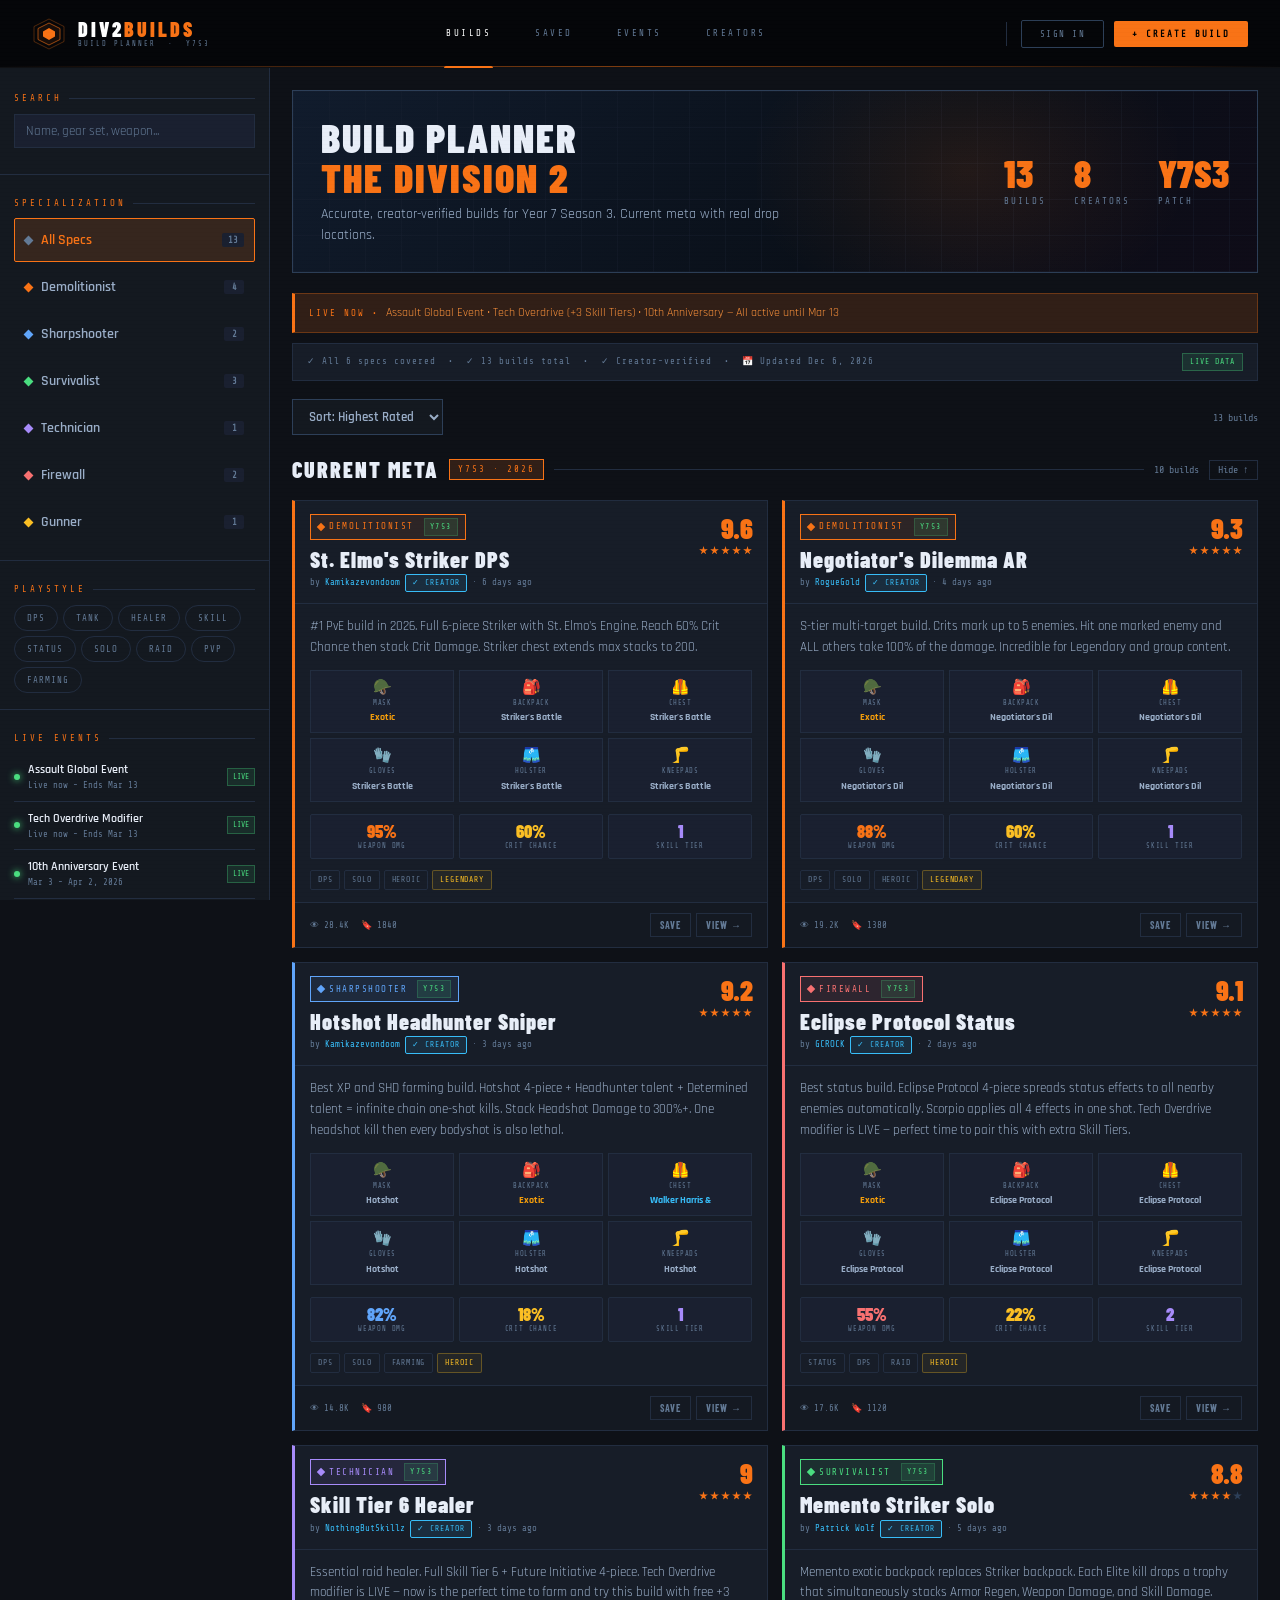
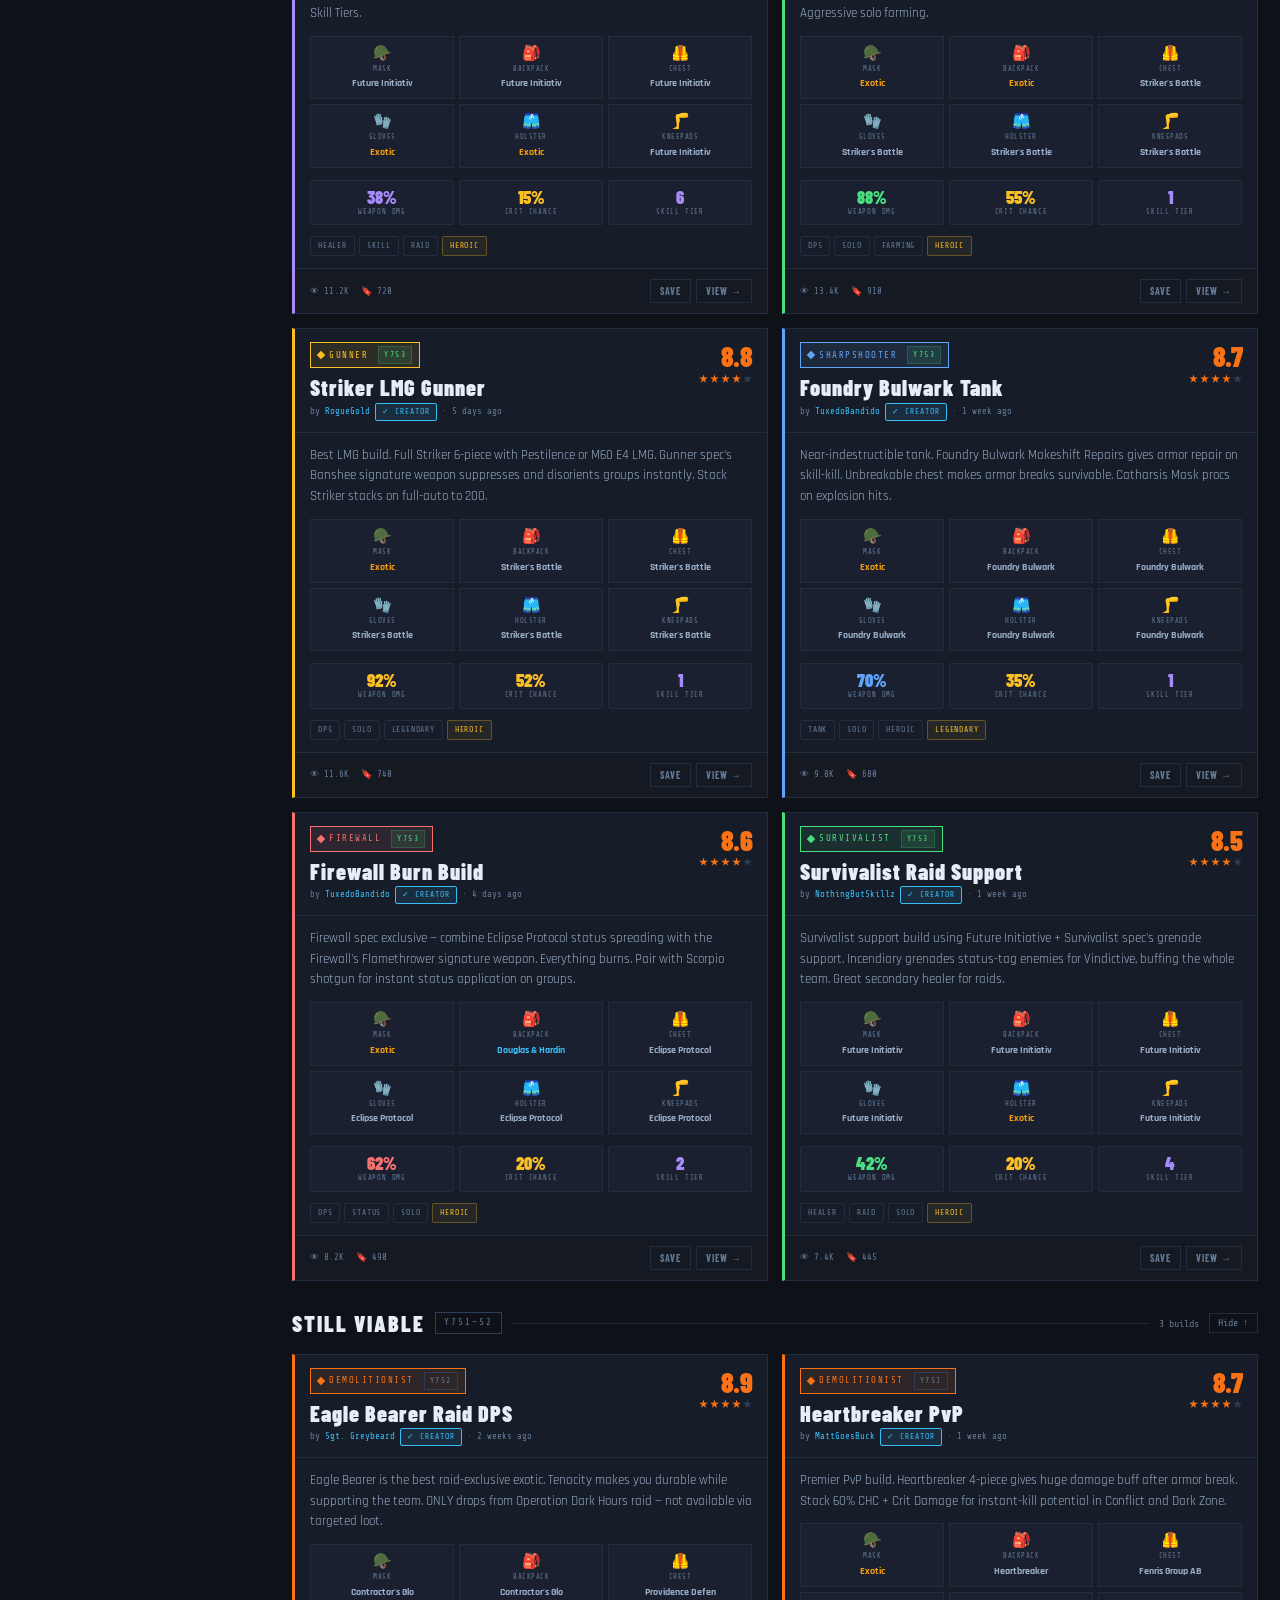
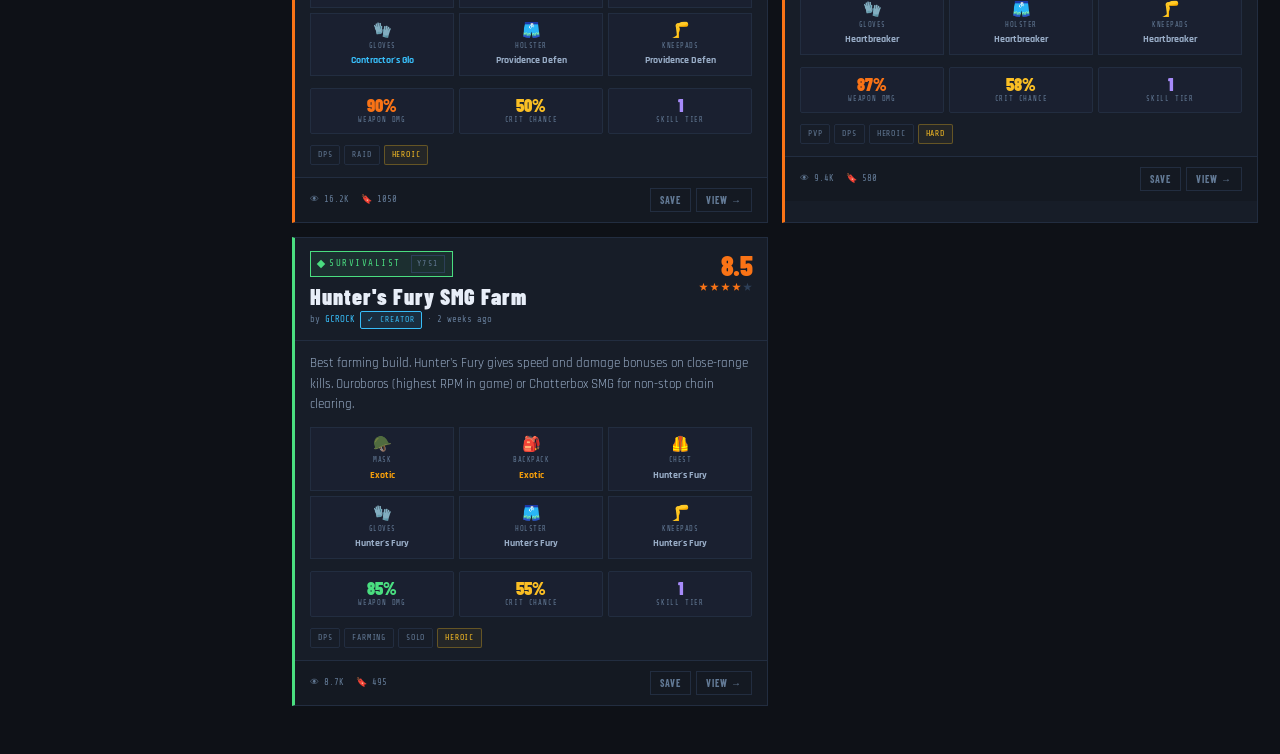
==== division2-builds.html @ 22b024c7 "Add files via upload" ====
<!DOCTYPE html>
<html lang="en">
<head>
<meta charset="UTF-8">
<meta name="viewport" content="width=device-width, initial-scale=1.0, viewport-fit=cover">
<meta name="apple-mobile-web-app-capable" content="yes">
<meta name="apple-mobile-web-app-status-bar-style" content="black-translucent">
<meta name="theme-color" content="#0e1117">
<link rel="manifest" href="manifest.json">
<link rel="apple-touch-icon" href="icon-192.png">
<title>DIV2BUILDS — The Division 2 Build Planner</title>
<link href="https://fonts.googleapis.com/css2?family=Barlow+Condensed:wght@300;400;600;700;900&family=Rajdhani:wght@300;400;600;700&family=Share+Tech+Mono&display=swap" rel="stylesheet">
<style>
:root{--bg:#0e1117;--bg2:#141920;--bg3:#1a2030;--panel:#171d28;--border:#222d40;--border2:#2d3f58;--orange:#f97316;--orange2:#fb923c;--odim:rgba(249,115,22,.15);--blue:#38bdf8;--bdim:rgba(56,189,248,.1);--green:#4ade80;--gdim:rgba(74,222,128,.1);--yellow:#fbbf24;--red:#f87171;--gold:#f59e0b;--purple:#a78bfa;--text:#e8eef8;--text2:#9aaec8;--text3:#637a96;}
*{margin:0;padding:0;box-sizing:border-box}
body{background:var(--bg);color:var(--text);font-family:'Rajdhani',sans-serif;font-size:15px;line-height:1.5;overflow-x:hidden;-webkit-overflow-scrolling:touch}
body::before{content:'';position:fixed;inset:0;background:repeating-linear-gradient(0deg,transparent,transparent 3px,rgba(0,0,0,.012) 3px,rgba(0,0,0,.012) 4px);pointer-events:none;z-index:999}
nav{display:flex;align-items:center;justify-content:space-between;padding:0 32px;height:68px;background:rgba(6,7,10,.97);border-bottom:1px solid rgba(255,255,255,.04);position:sticky;top:0;z-index:200;backdrop-filter:blur(24px);-webkit-backdrop-filter:blur(24px);gap:32px}
nav::after{content:'';position:absolute;bottom:0;left:0;right:0;height:1px;background:linear-gradient(90deg,transparent 0%,rgba(249,115,22,.25) 20%,rgba(249,115,22,.5) 50%,rgba(249,115,22,.25) 80%,transparent 100%);pointer-events:none}

.logo{display:flex;align-items:center;gap:12px;cursor:pointer;flex-shrink:0;user-select:none}
.logo-mark{width:34px;height:34px;position:relative;flex-shrink:0}
.logo-mark svg{width:34px;height:34px}
.logo-wordmark{display:flex;flex-direction:column;gap:2px}
.logo-text{font-family:'Barlow Condensed',sans-serif;font-weight:900;font-size:20px;letter-spacing:3px;color:#fff;text-transform:uppercase;line-height:1;display:flex;align-items:center}
.logo-text span{color:var(--orange)}
.logo-sub{font-family:'Share Tech Mono',monospace;font-size:7px;color:var(--text3);letter-spacing:2px;text-transform:uppercase;line-height:1}

.nav-links{display:flex;gap:0;list-style:none;flex:1;justify-content:center}
.nav-links li{position:relative}
.nav-links a{display:flex;align-items:center;height:68px;padding:0 22px;color:var(--text3);text-decoration:none;font-family:'Share Tech Mono',monospace;font-size:9px;letter-spacing:2.5px;text-transform:uppercase;transition:color .2s;cursor:pointer;position:relative;white-space:nowrap}
.nav-links a::before{content:'';position:absolute;bottom:0;left:20px;right:20px;height:2px;background:var(--orange);transform:scaleX(0);transform-origin:center;transition:transform .25s cubic-bezier(.4,0,.2,1);border-radius:2px 2px 0 0}
.nav-links a:hover{color:var(--text2)}
.nav-links a.active{color:#fff}
.nav-links a.active::before{transform:scaleX(1)}

.nav-actions{display:flex;gap:10px;align-items:center;flex-shrink:0}
.nav-sep{width:1px;height:24px;background:var(--border);margin:0 4px}
.btn{font-family:'Share Tech Mono',monospace;letter-spacing:1.5px;text-transform:uppercase;padding:8px 18px;cursor:pointer;border:none;font-size:9px;transition:all .2s;border-radius:2px;-webkit-tap-highlight-color:transparent;touch-action:manipulation}
.btn-ghost{background:transparent;color:var(--text3);border:1px solid var(--border2)}
.btn-ghost:hover{color:var(--text);border-color:rgba(255,255,255,.2)}
.btn-primary{background:var(--orange);color:#000;font-weight:700;letter-spacing:2px}
.btn-primary:hover{background:var(--orange2);transform:translateY(-1px);box-shadow:0 4px 20px rgba(249,115,22,.3)}
.btn-save{background:transparent;color:var(--yellow);border:1px solid var(--yellow)}
.layout{display:grid;grid-template-columns:270px 1fr;min-height:calc(100vh - 68px)}
aside{background:var(--bg2);border-right:1px solid var(--border);padding:16px 0;position:sticky;top:68px;height:calc(100vh - 68px);overflow-y:auto}
aside::-webkit-scrollbar{width:2px}
aside::-webkit-scrollbar-thumb{background:var(--border2);border-radius:1px}
aside::-webkit-scrollbar-track{background:transparent}
.sb{padding:0 14px 16px;border-bottom:1px solid var(--border);margin-bottom:14px}
.sb:last-child{border-bottom:none;margin-bottom:0}
.sb-lbl{font-family:'Share Tech Mono',monospace;font-size:9px;color:var(--orange);letter-spacing:3px;text-transform:uppercase;padding:8px 0;display:flex;align-items:center;gap:7px}
.sb-lbl::after{content:'';flex:1;height:1px;background:var(--border)}
.sw{position:relative;margin-bottom:10px}
.sw input{width:100%;background:var(--bg3);border:1px solid var(--border);color:var(--text);padding:8px 30px 8px 11px;font-family:'Rajdhani',sans-serif;font-size:13px;outline:none;transition:border-color .15s}
.sw input:focus{border-color:var(--orange)}
.sw input::placeholder{color:var(--text3)}
.spec-list{display:flex;flex-direction:column;gap:3px}
.spec-btn{display:flex;align-items:center;gap:9px;padding:12px 10px;cursor:pointer;border:1px solid transparent;transition:all .2s;background:transparent;width:100%;text-align:left;color:var(--text2);font-family:'Rajdhani',sans-serif;font-weight:600;font-size:14px;border-radius:2px}
.spec-btn:hover{background:var(--odim);border-color:var(--border2);color:var(--text)}
.spec-btn.active{background:var(--odim);border-color:var(--orange);color:var(--orange)}
.sdot{width:7px;height:7px;transform:rotate(45deg);flex-shrink:0}
.scnt{margin-left:auto;font-family:'Share Tech Mono',monospace;font-size:9px;color:var(--text3);background:var(--bg3);padding:2px 6px;border-radius:2px;min-width:20px;text-align:center}
.tags{display:flex;flex-wrap:wrap;gap:5px}
.tag{font-family:'Share Tech Mono',monospace;font-size:9px;letter-spacing:1px;padding:7px 12px;border:1px solid var(--border);color:var(--text3);cursor:pointer;transition:all .15s;background:transparent;text-transform:uppercase;border-radius:20px;-webkit-tap-highlight-color:transparent}
.tag:hover{border-color:var(--text3);color:var(--text2)}
.tag.active{border-color:var(--orange);color:var(--orange);background:var(--odim)}
.ev{display:flex;align-items:center;gap:8px;padding:8px 0;border-bottom:1px solid var(--border)}
.ev:last-child{border-bottom:none}
.evdot{width:6px;height:6px;border-radius:50%;flex-shrink:0}
.evdot.live{background:var(--green);box-shadow:0 0 7px var(--green);animation:blink 2s infinite}
.evdot.soon{background:var(--yellow)}
@keyframes blink{0%,100%{opacity:1}50%{opacity:.3}}
.evname{font-weight:600;font-size:12px;color:var(--text);overflow:hidden;text-overflow:ellipsis;white-space:nowrap;flex:1}
.evtime{font-family:'Share Tech Mono',monospace;font-size:9px;color:var(--text3)}
.evbadge{font-family:'Share Tech Mono',monospace;font-size:8px;padding:2px 5px;text-transform:uppercase;flex-shrink:0;border:1px solid}
.evbadge.live{color:var(--green);border-color:rgba(74,222,128,.3);background:var(--gdim)}
.evbadge.soon{color:var(--yellow);border-color:rgba(251,191,36,.3);background:rgba(251,191,36,.07)}
main{padding:22px;background:var(--bg)}
.hero{background:linear-gradient(135deg,#111c2d 0%,#0a1019 60%,#0f0c18 100%);border:1px solid var(--border2);padding:26px 28px;margin-bottom:20px;position:relative;overflow:hidden;display:flex;align-items:center;justify-content:space-between}
.hgrid{position:absolute;inset:0;background-image:linear-gradient(rgba(26,34,50,.35) 1px,transparent 1px),linear-gradient(90deg,rgba(26,34,50,.35) 1px,transparent 1px);background-size:36px 36px;pointer-events:none}
.hglow{position:absolute;top:-60px;right:80px;width:420px;height:280px;background:radial-gradient(ellipse,rgba(249,115,22,.1) 0%,rgba(249,115,22,.03) 50%,transparent 75%);pointer-events:none}
.hero-text h1{font-family:'Barlow Condensed',sans-serif;font-size:40px;font-weight:900;line-height:1;letter-spacing:2px;text-transform:uppercase;position:relative}
.hero-text h1 span{color:var(--orange)}
.hero-text p{color:var(--text2);font-size:14px;margin-top:7px;max-width:480px;position:relative}
.hstats{display:flex;gap:28px;position:relative}
.hs-num{font-family:'Barlow Condensed',sans-serif;font-size:38px;font-weight:900;color:var(--orange);line-height:1}
.hs-lbl{font-family:'Share Tech Mono',monospace;font-size:9px;color:var(--text3);letter-spacing:2px;text-transform:uppercase;margin-top:3px}
.toolbar{display:flex;align-items:center;gap:10px;margin-bottom:18px;flex-wrap:wrap}
.sort-sel{background:var(--bg2);border:1px solid var(--border2);color:var(--text2);padding:8px 12px;font-family:'Rajdhani',sans-serif;font-weight:600;font-size:13px;outline:none;cursor:pointer;transition:border-color .2s}
.sort-sel:focus{border-color:var(--orange)}
.rcount{font-family:'Share Tech Mono',monospace;font-size:10px;color:var(--text3);margin-left:auto}
.sg{margin-bottom:26px}
.sg-head{display:flex;align-items:center;gap:10px;margin-bottom:14px;user-select:none}
.sg-title{font-family:'Barlow Condensed',sans-serif;font-size:22px;font-weight:900;letter-spacing:2px;text-transform:uppercase}
.sg-badge{font-family:'Share Tech Mono',monospace;font-size:9px;letter-spacing:2px;padding:3px 8px;text-transform:uppercase;border:1px solid}
.sg-badge.cur{color:var(--orange);border-color:var(--orange);background:var(--odim)}
.sg-badge.old{color:var(--text3);border-color:var(--border2)}
.sg-line{flex:1;height:1px;background:var(--border)}
.sg-cnt{font-family:'Share Tech Mono',monospace;font-size:10px;color:var(--text3)}
.sg-tog{font-family:'Share Tech Mono',monospace;font-size:10px;color:var(--text3);border:1px solid var(--border);padding:3px 8px;background:transparent;cursor:pointer;transition:all .15s}
.sg-grid{display:grid;grid-template-columns:repeat(auto-fill,minmax(340px,1fr));gap:14px}
.sg-grid.collapsed{display:none}
.bc{background:var(--panel);border:1px solid var(--border);cursor:pointer;transition:all .2s;position:relative;overflow:hidden;animation:fadeUp .4s ease both}
@keyframes fadeUp{from{opacity:0;transform:translateY(14px)}to{opacity:1;transform:translateY(0)}}
.bc::before{content:'';position:absolute;top:0;left:0;right:0;height:2px;background:transparent;transition:background .2s}
.bc:hover{border-color:rgba(255,255,255,.12);transform:translateY(-3px);box-shadow:0 12px 40px rgba(0,0,0,.55)}
.bc:active{transform:scale(.98);box-shadow:none;transition:transform .1s}
.bc:hover::before{background:var(--orange)}
.bc-head{padding:13px 15px 11px;border-bottom:1px solid var(--border);display:flex;align-items:flex-start;justify-content:space-between;gap:10px}
.bc-spec{display:flex;align-items:center;gap:5px;font-family:'Share Tech Mono',monospace;font-size:9px;letter-spacing:1.5px;text-transform:uppercase;padding:3px 7px;border:1px solid;margin-bottom:7px;width:fit-content}
.bc-title{font-family:'Barlow Condensed',sans-serif;font-size:22px;font-weight:900;letter-spacing:1px;color:var(--text);line-height:1.1}
.bc-author{font-family:'Share Tech Mono',monospace;font-size:9px;color:var(--text3);margin-top:3px}
.bc-author span{color:var(--blue)}
.creator-badge{display:inline-flex;align-items:center;gap:4px;font-family:'Share Tech Mono',monospace;font-size:8px;letter-spacing:1px;padding:2px 6px;border:1px solid var(--blue);color:var(--blue);background:var(--bdim);text-transform:uppercase;margin-left:5px;border-radius:2px}
.bc-rating{display:flex;flex-direction:column;align-items:flex-end;gap:4px;flex-shrink:0}
.rnum{font-family:'Barlow Condensed',sans-serif;font-size:28px;font-weight:900;color:var(--orange);line-height:1;letter-spacing:-0.5px}
.stars{display:flex;gap:2px}
.star{width:9px;height:9px;background:var(--orange);clip-path:polygon(50% 0%,61% 35%,98% 35%,68% 57%,79% 91%,50% 70%,21% 91%,32% 57%,2% 35%,39% 35%)}
.star.e{background:var(--border2)}
.bc-body{padding:12px 15px}
.gear-row{display:grid;grid-template-columns:repeat(3,1fr);gap:5px;margin-bottom:12px}
.gs{background:var(--bg3);border:1px solid var(--border);padding:9px 6px;display:flex;flex-direction:column;align-items:center;gap:3px;text-align:center;transition:border-color .15s}
.gs-icon{font-size:15px;line-height:1}
.gs-slot{font-family:'Share Tech Mono',monospace;font-size:7px;color:var(--text3);letter-spacing:.5px;text-transform:uppercase}
.gs-name{font-size:10px;font-weight:700;color:var(--text2);line-height:1.2}
.gs-name.exotic{color:var(--gold)}
.gs-name.named{color:var(--blue)}
.cs{display:grid;grid-template-columns:repeat(3,1fr);gap:5px;margin-bottom:11px}
.cp{background:var(--bg3);border:1px solid var(--border);padding:7px 8px;text-align:center;border-radius:2px}
.cp-v{font-family:'Barlow Condensed',sans-serif;font-size:18px;font-weight:900;line-height:1}
.cp-l{font-family:'Share Tech Mono',monospace;font-size:7px;color:var(--text3);letter-spacing:.8px;text-transform:uppercase;margin-top:1px}
.ctags{display:flex;flex-wrap:wrap;gap:4px}
.ctag{font-family:'Share Tech Mono',monospace;font-size:8px;letter-spacing:.8px;padding:3px 7px;border:1px solid var(--border);color:var(--text3);text-transform:uppercase;border-radius:2px}
.diff-tag{border-color:rgba(251,191,36,.3);color:var(--yellow);background:rgba(251,191,36,.06)}
.bc-foot{padding:10px 15px;border-top:1px solid var(--border);display:flex;align-items:center;justify-content:space-between;background:rgba(0,0,0,.15)}
.bc-meta{display:flex;gap:12px}
.mitem{display:flex;align-items:center;gap:4px;font-family:'Share Tech Mono',monospace;font-size:9px;color:var(--text3)}
.bc-acts{display:flex;gap:5px}
.abt{background:transparent;border:1px solid var(--border);color:var(--text3);padding:5px 9px;font-family:'Barlow Condensed',sans-serif;font-size:10px;font-weight:700;letter-spacing:1px;text-transform:uppercase;cursor:pointer;transition:all .15s}
.abt:hover{border-color:var(--orange);color:var(--orange);background:var(--odim)}
.abt.saved{border-color:var(--yellow);color:var(--yellow);background:rgba(251,191,36,.08)}
.pbadge{font-family:'Share Tech Mono',monospace;font-size:8px;padding:2px 5px;background:var(--gdim);border:1px solid rgba(74,222,128,.2);color:var(--green);text-transform:uppercase;margin-left:5px}
.obadge{font-family:'Share Tech Mono',monospace;font-size:8px;padding:2px 5px;background:transparent;border:1px solid var(--border2);color:var(--text3);text-transform:uppercase;margin-left:5px}
.empty{text-align:center;padding:64px 20px;border:1px dashed var(--border2);background:var(--bg2)}
.empty h3{font-family:'Barlow Condensed',sans-serif;font-size:24px;font-weight:700;color:var(--text2);letter-spacing:2px;text-transform:uppercase;margin-top:14px}
.empty p{color:var(--text3);font-size:12px;margin-top:6px}
.overlay{position:fixed;inset:0;background:rgba(0,0,0,.88);z-index:300;display:flex;align-items:flex-start;justify-content:center;padding:16px;overflow-y:auto;opacity:0;pointer-events:none;transition:opacity .25s;backdrop-filter:blur(5px)}
.overlay.open{opacity:1;pointer-events:all}
.modal{background:var(--bg2);border:1px solid var(--border);width:100%;max-width:960px;margin:auto;position:relative;transform:translateY(22px);transition:transform .25s cubic-bezier(.4,0,.2,1);overflow-x:hidden}
.overlay.open .modal{transform:translateY(0)}

/* Mobile back bar */
.mob-back-bar{display:none}
.mh{padding:18px 22px;border-bottom:1px solid var(--border);display:flex;align-items:flex-start;justify-content:space-between;background:linear-gradient(135deg,var(--panel),var(--bg2));position:relative;overflow:hidden}
.mh-grid{position:absolute;inset:0;background-image:linear-gradient(rgba(26,34,50,.3) 1px,transparent 1px),linear-gradient(90deg,rgba(26,34,50,.3) 1px,transparent 1px);background-size:28px 28px;pointer-events:none}
.mh-left{position:relative;z-index:1}
.mspec{display:inline-flex;align-items:center;gap:5px;font-family:'Share Tech Mono',monospace;font-size:9px;letter-spacing:2px;text-transform:uppercase;padding:4px 9px;border:1px solid;margin-bottom:8px}
.mtitle{font-family:'Barlow Condensed',sans-serif;font-size:34px;font-weight:900;letter-spacing:2px;text-transform:uppercase;line-height:1}
.msub{color:var(--text2);font-size:13px;margin-top:5px}
.mclose{background:transparent;border:1px solid var(--border);color:var(--text3);width:34px;height:34px;display:flex;align-items:center;justify-content:center;cursor:pointer;transition:all .15s;flex-shrink:0;position:relative;z-index:1}
.mclose:hover{border-color:var(--red);color:var(--red)}
.mbody{padding:22px;display:grid;grid-template-columns:1fr 300px;gap:22px}
.sec{font-family:'Share Tech Mono',monospace;font-size:9px;color:var(--orange);letter-spacing:3px;text-transform:uppercase;margin-bottom:12px;margin-top:4px;display:flex;align-items:center;gap:7px}
.sec::after{content:'';flex:1;height:1px;background:var(--border)}
.gd-grid{display:grid;grid-template-columns:repeat(3,1fr);gap:7px;margin-bottom:20px}
.gd{background:var(--bg3);border:1px solid var(--border);padding:11px}
.gd-slot{font-family:'Share Tech Mono',monospace;font-size:8px;color:var(--text3);letter-spacing:2px;text-transform:uppercase;margin-bottom:5px}
.gd-name{font-weight:700;font-size:13px;line-height:1.2;margin-bottom:2px}
.gd-name.exotic{color:var(--gold)}
.gd-name.named{color:var(--blue)}
.gd-brand{font-family:'Share Tech Mono',monospace;font-size:9px;color:var(--text3);margin-bottom:6px}
.gd-talent{font-size:11px;color:var(--orange2);font-weight:600;margin-bottom:5px}
.gd-mod{font-family:'Share Tech Mono',monospace;font-size:9px;color:var(--text3)}
.gd-mod::before{content:'▸ '}
.wdrop-box{background:var(--bg3);border:1px solid var(--border);border-left:3px solid var(--orange);padding:14px;margin-bottom:20px}
.wdrop-title{font-family:'Share Tech Mono',monospace;font-size:9px;color:var(--orange);letter-spacing:2px;text-transform:uppercase;margin-bottom:12px}
.wdrop-w{margin-bottom:14px;padding-bottom:14px;border-bottom:1px solid var(--border)}
.wdrop-w:last-child{margin-bottom:0;padding-bottom:0;border-bottom:none}
.wdrop-wname{font-family:'Barlow Condensed',sans-serif;font-size:17px;font-weight:700;margin-bottom:6px}
.drop-row{display:flex;align-items:flex-start;gap:7px;margin-bottom:6px;font-size:12px;color:var(--text2);line-height:1.4}
.drop-badge{font-family:'Share Tech Mono',monospace;font-size:8px;padding:2px 5px;border:1px solid;flex-shrink:0;text-transform:uppercase}
.drop-badge.targeted{color:var(--green);border-color:rgba(74,222,128,.3);background:var(--gdim)}
.drop-badge.campaign{color:var(--yellow);border-color:rgba(251,191,36,.3);background:rgba(251,191,36,.07)}
.drop-badge.world{color:var(--text3);border-color:var(--border2)}
.skill-pair{display:grid;grid-template-columns:1fr 1fr;gap:7px;margin-bottom:20px}
.skill-card{background:var(--bg3);border:1px solid var(--border);padding:12px;display:flex;align-items:center;gap:10px}
.skill-icon{font-size:28px;line-height:1}
.skill-name{font-weight:700;font-size:14px}
.skill-var{font-family:'Share Tech Mono',monospace;font-size:9px;color:var(--text3)}
.talent-grid{display:grid;grid-template-columns:1fr 1fr;gap:7px;margin-bottom:20px}
.talent-card{background:var(--bg3);border:1px solid var(--border);border-left:2px solid var(--orange2);padding:11px 13px;transition:border-color .15s}
.talent-name{font-weight:700;font-size:13px;margin-bottom:3px;color:var(--orange2)}
.talent-desc{font-size:11px;color:var(--text2);line-height:1.5}
.tips-box{background:var(--bg3);border:1px solid var(--border);padding:14px 16px;font-size:12.5px;color:var(--text2);line-height:1.75;margin-bottom:20px}
.sbars{display:flex;flex-direction:column;gap:9px;margin-bottom:20px}
.sbar{display:grid;grid-template-columns:110px 1fr 50px;align-items:center;gap:9px}
.sbar-lbl{font-family:'Share Tech Mono',monospace;font-size:9px;color:var(--text3);letter-spacing:.8px;text-transform:uppercase}
.sbar-track{height:6px;background:var(--bg2);border:1px solid var(--border);position:relative;overflow:hidden;border-radius:3px}
.sbar-fill{height:100%;position:absolute;left:0;top:0;border-radius:3px;transition:width .6s cubic-bezier(.4,0,.2,1)}
.sbar-val{font-family:'Barlow Condensed',sans-serif;font-size:15px;font-weight:700;text-align:right}
.author-card{background:var(--bg3);border:1px solid var(--border);padding:12px;display:flex;align-items:center;gap:10px;margin-bottom:16px}
.author-av{width:44px;height:44px;background:var(--odim);border:1px solid var(--orange);display:flex;align-items:center;justify-content:center;font-family:'Barlow Condensed',sans-serif;font-size:20px;font-weight:700;color:var(--orange);flex-shrink:0}
.author-name{font-weight:700;font-size:14px}
.author-sub{font-family:'Share Tech Mono',monospace;font-size:9px;color:var(--text3)}
.meta-rows{display:flex;flex-direction:column}
.mrow{display:flex;justify-content:space-between;padding:7px 0;border-bottom:1px solid var(--border);font-size:12px}
.mrow:last-child{border-bottom:none}
.mrow .lbl{color:var(--text3);font-family:'Share Tech Mono',monospace;font-size:9px;letter-spacing:.8px;text-transform:uppercase}
.mrow .val{font-weight:600}
.mfoot{padding:14px 22px;border-top:1px solid var(--border);display:flex;gap:8px;justify-content:flex-end;flex-wrap:wrap}
.cmodal{max-width:680px}
.fg{margin-bottom:14px}
.flbl{display:block;font-family:'Share Tech Mono',monospace;font-size:9px;letter-spacing:2px;color:var(--text3);text-transform:uppercase;margin-bottom:5px}
.finput,.fsel,.fta{width:100%;background:var(--bg3);border:1px solid var(--border);color:var(--text);padding:9px 12px;font-family:'Rajdhani',sans-serif;font-size:13px;outline:none;transition:border-color .15s}
.finput:focus,.fsel:focus,.fta:focus{border-color:var(--orange)}
.fta{resize:vertical;min-height:75px}
.f2{display:grid;grid-template-columns:1fr 1fr;gap:13px}
.spec-grid{display:grid;grid-template-columns:repeat(3,1fr);gap:7px}
.spec-opt{border:1px solid var(--border);padding:9px;text-align:center;cursor:pointer;transition:all .15s;background:transparent;width:100%;font-family:'Rajdhani',sans-serif;font-weight:700;font-size:12px;color:var(--text3)}
.spec-opt:hover{border-color:var(--border2);color:var(--text2)}
.spec-opt.sel{background:var(--odim);border-color:var(--orange);color:var(--orange)}
.ev-card{background:var(--panel);border:1px solid var(--border);padding:18px}
.ev-card.live{border-left:3px solid var(--green)}
.ev-card.soon{border-left:3px solid var(--yellow)}
.ev-card.off{border-left:3px solid var(--border2);opacity:.6}
.cc-grid{display:grid;grid-template-columns:repeat(auto-fill,minmax(220px,1fr));gap:12px;margin-top:16px}
.cc-card{background:var(--panel);border:1px solid var(--border);padding:14px;transition:border-color .2s}
.cc-card:hover{border-color:var(--border2)}
.cc-top{display:flex;align-items:center;gap:12px}
.cc-av{width:38px;height:38px;background:var(--bdim);border:1px solid var(--blue);display:flex;align-items:center;justify-content:center;font-family:'Barlow Condensed',sans-serif;font-size:16px;font-weight:700;color:var(--blue);flex-shrink:0}
.notif{position:fixed;bottom:24px;right:24px;background:var(--bg2);border:1px solid var(--border2);border-left:3px solid var(--orange);padding:12px 20px;font-family:'Barlow Condensed',sans-serif;font-size:13px;font-weight:700;letter-spacing:1.5px;text-transform:uppercase;color:var(--text);z-index:500;transform:translateY(20px);opacity:0;transition:all .25s cubic-bezier(.4,0,.2,1);pointer-events:none;box-shadow:0 8px 32px rgba(0,0,0,.5)}
.notif.show{transform:translateY(0);opacity:1}
/* MOBILE BOTTOM NAV */
.mob-nav{display:none;position:fixed;bottom:0;left:0;right:0;z-index:9999;padding-bottom:env(safe-area-inset-bottom,0px)}
.mob-nav::before{content:'';position:absolute;top:0;left:10%;right:10%;height:1px;background:linear-gradient(90deg,transparent,rgba(249,115,22,.5),transparent)}
.mob-nav-items{display:flex;height:100%;padding:0;width:100%;justify-content:space-around}
.mob-nav-item{flex:1;display:flex;flex-direction:column;align-items:center;justify-content:center;gap:5px;cursor:pointer;border:none;background:transparent;color:var(--text3);transition:color .2s,transform .15s;padding:0;-webkit-tap-highlight-color:transparent;position:relative;min-width:0;max-width:25%}
.mob-nav-item:active{transform:scale(.92)}
.mob-nav-item.active{color:var(--orange)}
.mob-nav-item.active .mob-nav-pip{opacity:1;transform:scaleX(1)}
.mob-nav-pip{position:absolute;top:6px;width:16px;height:2px;background:var(--orange);border-radius:1px;opacity:0;transform:scaleX(0);transition:opacity .2s,transform .25s}
.mob-nav-item svg{width:19px;height:19px;transition:stroke .2s}
.mob-nav-lbl{font-family:'Share Tech Mono',monospace;font-size:7px;letter-spacing:1.5px;text-transform:uppercase;transition:color .2s}
.mob-nav-create{display:none}
.mob-fab{display:none;position:fixed;right:18px;bottom:76px;width:50px;height:50px;background:var(--orange);color:#000;border:none;border-radius:50%;cursor:pointer;z-index:300;align-items:center;justify-content:center;box-shadow:0 4px 20px rgba(249,115,22,.5);transition:transform .15s,box-shadow .2s;-webkit-tap-highlight-color:transparent}
.mob-fab:active{transform:scale(.88);box-shadow:0 2px 10px rgba(249,115,22,.3)}
.mob-fab svg{width:22px;height:22px;stroke:#000}
/* MOBILE FILTER DRAWER */
.mob-filter-btn{display:none;position:fixed;bottom:70px;right:16px;width:46px;height:46px;background:var(--orange);border:none;cursor:pointer;z-index:250;align-items:center;justify-content:center;box-shadow:0 4px 18px rgba(249,115,22,.4)}
.mob-filter-btn svg{width:20px;height:20px;color:#000}
.filter-drawer{position:fixed;inset:0;z-index:400;pointer-events:none}
.filter-drawer.open{pointer-events:all}
.filter-backdrop{position:absolute;inset:0;background:rgba(0,0,0,.7);opacity:0;transition:opacity .25s}
.filter-drawer.open .filter-backdrop{opacity:1}
.filter-panel{position:absolute;left:0;top:0;bottom:0;width:min(300px,88vw);background:var(--bg2);border-right:1px solid var(--border2);transform:translateX(-100%);transition:transform .28s cubic-bezier(.4,0,.2,1);overflow-y:auto;padding-bottom:40px}
.filter-panel::-webkit-scrollbar{width:3px}
.filter-panel::-webkit-scrollbar-thumb{background:var(--border2)}
.filter-drawer.open .filter-panel{transform:translateX(0)}
.filter-header{display:flex;align-items:center;justify-content:space-between;padding:16px 16px 12px;border-bottom:1px solid var(--border);position:sticky;top:0;background:var(--bg2);z-index:1}
.filter-header-title{font-family:'Barlow Condensed',sans-serif;font-weight:700;font-size:18px;letter-spacing:2px;text-transform:uppercase;color:var(--orange)}
.filter-close{background:transparent;border:1px solid var(--border2);color:var(--text3);width:32px;height:32px;display:flex;align-items:center;justify-content:center;cursor:pointer;font-size:16px}

.mob-header{display:none;position:sticky;top:0;z-index:200;height:58px;background:rgba(14,17,23,.98);border-bottom:1px solid rgba(249,115,22,.2);padding:0 18px;align-items:center;justify-content:space-between}
.mob-header-logo{display:flex;align-items:center;gap:10px;cursor:pointer}
.mob-header-title{font-family:'Barlow Condensed',sans-serif;font-weight:900;font-size:18px;letter-spacing:2.5px;color:#fff;text-transform:uppercase;line-height:1}
.mob-header-title span{color:var(--orange)}
.mob-header-sub{font-family:'Share Tech Mono',monospace;font-size:7px;color:var(--text3);letter-spacing:1.5px;margin-top:1px}
.mob-header-right{display:flex;align-items:center;gap:10px}
.mob-header-live{display:flex;align-items:center;gap:5px;font-family:'Share Tech Mono',monospace;font-size:8px;color:var(--green);letter-spacing:1.5px;border:1px solid rgba(74,222,128,.25);padding:3px 8px;background:rgba(74,222,128,.06)}
.mob-live-dot{width:5px;height:5px;background:var(--green);border-radius:50%;animation:pulse 2s infinite;flex-shrink:0}

/* ── Modal Tabs (mobile) ── */
.modal-tabs{display:none}
.modal-tab-content{display:block}

/* ── Weapon Attribute Guide ── */
.attr-box{background:var(--bg);border:1px solid var(--border2);border-left:3px solid var(--blue);padding:12px 14px;margin-bottom:10px;overflow:hidden;word-break:break-word}
.attr-guide-hdr{font-family:'Share Tech Mono',monospace;font-size:9px;color:var(--blue);letter-spacing:2px;text-transform:uppercase;margin-bottom:4px}
.attr-wtype{font-family:'Share Tech Mono',monospace;font-size:8px;color:var(--text3);letter-spacing:1px;margin-bottom:10px;line-height:1.4}
.stat-row{display:flex;flex-direction:column;gap:2px;padding:6px 0;border-bottom:1px solid var(--border)}
.stat-row:last-of-type{border-bottom:none}
.stat-lbl{font-family:'Share Tech Mono',monospace;font-size:7.5px;color:var(--text3);letter-spacing:1px;text-transform:uppercase;line-height:1.3}
.stat-val{font-size:12px;color:var(--text);line-height:1.5;word-break:break-word}
.attr-badge{font-family:'Share Tech Mono',monospace;font-size:7px;padding:1px 5px;vertical-align:middle;white-space:nowrap;border-radius:2px;margin-left:5px;display:inline-block}
.attr-badge.locked{background:rgba(248,113,113,.12);border:1px solid rgba(248,113,113,.35);color:#f87171}
.attr-badge.rollable{background:rgba(74,222,128,.1);border:1px solid rgba(74,222,128,.3);color:var(--green)}
.attr-todo{margin-top:10px;padding:10px 12px;background:rgba(249,115,22,.07);border:1px solid rgba(249,115,22,.25);font-size:12px;color:var(--orange2);line-height:1.6;word-break:break-word}
.attr-todo-lbl{font-family:'Share Tech Mono',monospace;font-size:7.5px;letter-spacing:1px;text-transform:uppercase;color:var(--orange);display:block;margin-bottom:4px}
.attr-note{margin-top:6px;padding:10px 12px;background:rgba(56,189,248,.06);border:1px solid rgba(56,189,248,.2);font-size:12px;color:var(--blue);line-height:1.6;word-break:break-word}
.attr-note-lbl{font-family:'Share Tech Mono',monospace;font-size:7.5px;letter-spacing:1px;text-transform:uppercase;display:block;margin-bottom:4px}

@media(max-width:760px){
  nav{display:none}
  .layout{grid-template-columns:1fr}
  aside{display:none}
  main{padding:12px 14px 82px}
  .hero{padding:14px 16px 16px;flex-direction:column;gap:10px;align-items:flex-start;margin-bottom:14px}
  .hero-text h1{font-size:26px;letter-spacing:1px}
  .hero-text p{font-size:13px;margin-top:4px}
  .hstats{gap:0;width:100%;justify-content:space-between}
  .hs-num{font-size:28px}
  .hs-lbl{font-size:8px}
  .sg-grid{grid-template-columns:1fr}
  .bc-head{flex-wrap:nowrap;gap:8px}
  .bc-title{font-size:20px}
  .bc-body{padding:12px 14px}
  .bc-head{padding:12px 14px 10px}
  .gear-row{grid-template-columns:repeat(6,1fr);gap:3px}
  .gs{padding:6px 2px}
  .gs-icon{font-size:18px}
  .gs-slot{display:none}
  .gs-name{font-size:9px}
  .cs{grid-template-columns:repeat(3,1fr);gap:6px}
  .cp{padding:8px 5px}
  .cp-v{font-size:20px}
  .cp-l{font-size:7px}
  .rnum{font-size:26px}
  .abt{padding:8px 14px;font-size:11px;min-height:36px}
  .bc-foot{padding:10px 14px}
  .mbody{grid-template-columns:1fr!important;padding:16px}
  .gd-grid{grid-template-columns:repeat(2,1fr);gap:6px}
  .gd{padding:10px}
  .gd-name{font-size:12px}
  .talent-grid{grid-template-columns:1fr;gap:6px}
  .talent-card{padding:12px 14px}
  .talent-name{font-size:14px}
  .talent-desc{font-size:12px;line-height:1.6}
  .skill-pair{grid-template-columns:1fr 1fr;gap:6px}
  .skill-card{padding:14px 12px}
  .skill-name{font-size:15px}
  .mtitle{font-size:26px}
  .mspec{font-size:8px}
  .mfoot{padding:12px 14px}
  .sbar{grid-template-columns:90px 1fr 55px}
  .sbar-lbl{font-size:8px}
  .sbar-track{height:7px}
  .mrow{padding:9px 0;font-size:13px}
  .sec{margin-top:20px;margin-bottom:10px}
  .modal{max-width:100%;margin:0;border-left:none;border-right:none;border-bottom:none;border-radius:16px 16px 0 0;max-height:92vh;display:flex;flex-direction:column;overflow:hidden}
  .overlay{padding:0;align-items:flex-end;overflow:hidden}
  .overlay.open .modal{transform:translateY(0)}
  #detailModal{overflow-y:auto;-webkit-overflow-scrolling:touch}
  .mob-back-bar{display:flex;align-items:center;gap:10px;padding:14px 16px 12px;border-bottom:1px solid var(--border);background:var(--bg2);position:sticky;top:0;z-index:10;border-radius:16px 16px 0 0;min-height:56px}
  .mob-drag-handle{width:40px;height:4px;background:var(--border2);border-radius:2px;position:absolute;top:8px;left:50%;transform:translateX(-50%)}
  .mob-back-btn{display:flex;align-items:center;gap:5px;background:rgba(255,255,255,.05);border:1px solid var(--border2);border-radius:20px;color:var(--text);font-family:'Share Tech Mono',monospace;font-size:9px;letter-spacing:1px;text-transform:uppercase;cursor:pointer;padding:7px 14px 7px 10px;-webkit-tap-highlight-color:transparent;min-width:70px;white-space:nowrap}
  .mob-back-btn svg{width:16px;height:16px;flex-shrink:0}
  .mob-back-btn:active{background:var(--odim);color:var(--orange);border-color:var(--orange)}
  .mob-back-title{font-family:'Barlow Condensed',sans-serif;font-weight:700;font-size:16px;letter-spacing:1px;color:var(--text);white-space:nowrap;overflow:hidden;text-overflow:ellipsis;flex:1;text-align:center}
  .mh{border-radius:0}
  .mbody{padding:14px 14px 40px;grid-template-columns:1fr!important}
  .mfoot{display:none}

  /* Modal tabs on mobile */
  .modal-tabs{display:flex;overflow-x:auto;gap:0;border-bottom:1px solid var(--border);background:var(--bg2);position:sticky;top:56px;z-index:9;scrollbar-width:none;-webkit-overflow-scrolling:touch;flex-shrink:0}
  .modal-tabs::-webkit-scrollbar{display:none}
  .modal-tab{flex-shrink:0;padding:11px 16px;font-family:'Share Tech Mono',monospace;font-size:9px;letter-spacing:1.5px;text-transform:uppercase;color:var(--text3);background:transparent;border:none;cursor:pointer;border-bottom:2px solid transparent;transition:all .2s;-webkit-tap-highlight-color:transparent;white-space:nowrap}
  .modal-tab.active{color:var(--orange);border-bottom-color:var(--orange)}
  .modal-tab:active{background:rgba(255,255,255,.04)}
  .modal-tab-content{display:none;padding:16px 14px 40px}
  .modal-tab-content.active{display:block}
  .mbody{padding:0;display:block}
  .mh{padding:14px 16px}
  .mtitle{font-size:22px}
  .msub{font-size:11px;margin-top:3px}
  .mspec{font-size:8px;padding:3px 8px;margin-bottom:8px;white-space:normal;word-break:break-word;max-width:100%}
  .mh-left{padding:4px 0 6px;min-width:0;flex:1}
  .mclose{display:none}
  .wdrop-box{padding:12px}
  .drop-row{font-size:13px;gap:8px}
  .drop-badge{padding:3px 7px;font-size:8px}
  .tips-box{padding:12px 14px;font-size:13px}
  .author-card{padding:14px}
  .author-av{width:40px;height:40px}
  .notif{bottom:70px;right:12px;left:12px;text-align:center}
  .mob-nav{display:flex;height:64px;background:rgba(14,17,23,.99);border-top:1px solid rgba(249,115,22,.25)}
  .mob-nav-item{flex:1}
  .mob-nav-item svg{width:22px;height:22px}
  .mob-nav-lbl{font-size:8px;letter-spacing:1px}
  .mob-fab{display:flex}
  .mob-header{display:flex}
  .mob-filter-btn{display:flex}
  .f2{grid-template-columns:1fr}
  .spec-grid{grid-template-columns:repeat(2,1fr)}
  .sort-sel{font-size:12px;padding:8px 12px;border-radius:20px;width:100%}
  .toolbar{gap:8px;flex-direction:column;align-items:stretch}
  .rcount{margin-left:0;text-align:center;padding:4px 0}
  .sg-title{font-size:20px}
  .sg{margin-bottom:20px}
  .sg-head{margin-bottom:12px}
  .cc-grid{grid-template-columns:1fr}

  /* Global touch feedback */
  .btn:active{opacity:.75;transform:scale(.96)}
  .btn-primary:active{transform:scale(.96)!important;box-shadow:none!important}
  .abt:active{background:var(--odim)!important;color:var(--orange)!important;border-color:var(--orange)!important}
  .sg-tog:active{background:var(--odim)}
  .mob-nav-item:active svg{transform:scale(.85)}
  .tag:active{border-color:var(--orange);color:var(--orange);background:var(--odim)}
  .spec-btn:active{background:var(--odim)}
  
  /* Remove hover effects on mobile (causes sticky hover on iOS) */
  .bc:hover{transform:none;box-shadow:none;border-color:var(--border)}
  .btn-primary:hover{transform:none;box-shadow:none}
}
@media(max-width:480px){
  .hero-text h1{font-size:24px}
  .hstats{gap:14px}
  .hs-num{font-size:22px}
  .gd-grid{grid-template-columns:1fr 1fr;gap:6px}
  .gd{min-width:0;width:100%}
  .bc-title{font-size:18px}
  .bc-spec{font-size:8px;padding:2px 5px}
  .rnum{font-size:22px}
  .stars{gap:1px}
  .star{width:8px;height:8px}
}
</style>
</head>
<body>
<nav>
  <div class="logo" onclick="setTab('builds')">
    <div class="logo-mark">
      <svg viewBox="0 0 34 34" fill="none">
        <polygon points="17,2 32,9.5 32,24.5 17,32 2,24.5 2,9.5" fill="none" stroke="rgba(249,115,22,0.3)" stroke-width="1"/>
        <polygon points="17,6 28,11.5 28,22.5 17,28 6,22.5 6,11.5" fill="rgba(249,115,22,0.08)" stroke="rgba(249,115,22,0.6)" stroke-width="1"/>
        <polygon points="17,11 23,14.5 23,19.5 17,23 11,19.5 11,14.5" fill="var(--orange)"/>
      </svg>
    </div>
    <div class="logo-wordmark">
      <div class="logo-text">DIV2<span>BUILDS</span></div>
      <span class="logo-sub">Build Planner &nbsp;·&nbsp; Y7S3</span>
    </div>
  </div>
  <ul class="nav-links">
    <li><a id="tab-builds" class="active" onclick="setTab('builds')">Builds</a></li>
    <li><a id="tab-saved" onclick="setTab('saved')">Saved</a></li>
    <li><a id="tab-events" onclick="setTab('events')">Events</a></li>
    <li><a id="tab-creators" onclick="setTab('creators')">Creators</a></li>
  </ul>
  <div class="nav-actions">
    <div class="nav-sep"></div>
    <button class="btn btn-ghost" onclick="showNotif('Sign-in coming soon!')">Sign In</button>
    <button class="btn btn-primary" onclick="openCreate()">+ Create Build</button>
  </div>
</nav>

<!-- Mobile top header (replaces desktop nav on mobile) -->
<div class="mob-header" id="mobHeader">
  <div class="mob-header-logo" onclick="setTab('builds')">
    <svg width="22" height="22" viewBox="0 0 34 34" fill="none">
      <polygon points="17,6 28,11.5 28,22.5 17,28 6,22.5 6,11.5" fill="rgba(249,115,22,0.12)" stroke="rgba(249,115,22,0.6)" stroke-width="1.5"/>
      <polygon points="17,11 23,14.5 23,19.5 17,23 11,19.5 11,14.5" fill="var(--orange)"/>
    </svg>
    <div>
      <div class="mob-header-title">DIV2<span>BUILDS</span></div>
      <div class="mob-header-sub">Y7S3 · Build Planner</div>
    </div>
  </div>
  <div class="mob-header-right">
    <div class="mob-header-live"><span class="mob-live-dot"></span>Live</div>
  </div>
</div>

<!-- Mobile bottom nav -->
<nav class="mob-nav" id="mobNav">
  <div class="mob-nav-items">
    <button class="mob-nav-item active" id="mob-builds" onclick="setTab('builds')">
      <div class="mob-nav-pip"></div>
      <svg viewBox="0 0 24 24" fill="none" stroke="currentColor" stroke-width="1.8"><rect x="3" y="3" width="7" height="7" rx="1"/><rect x="14" y="3" width="7" height="7" rx="1"/><rect x="14" y="14" width="7" height="7" rx="1"/><rect x="3" y="14" width="7" height="7" rx="1"/></svg>
      <span class="mob-nav-lbl">Builds</span>
    </button>
    <button class="mob-nav-item" id="mob-saved" onclick="setTab('saved')">
      <div class="mob-nav-pip"></div>
      <svg viewBox="0 0 24 24" fill="none" stroke="currentColor" stroke-width="1.8"><path d="M19 21l-7-5-7 5V5a2 2 0 0 1 2-2h10a2 2 0 0 1 2 2z"/></svg>
      <span class="mob-nav-lbl">Saved</span>
    </button>
    <button class="mob-nav-item" id="mob-events" onclick="setTab('events')">
      <div class="mob-nav-pip"></div>
      <svg viewBox="0 0 24 24" fill="none" stroke="currentColor" stroke-width="1.8"><circle cx="12" cy="12" r="10"/><polyline points="12 6 12 12 16 14"/></svg>
      <span class="mob-nav-lbl">Events</span>
    </button>
    <button class="mob-nav-item" id="mob-creators" onclick="setTab('creators')">
      <div class="mob-nav-pip"></div>
      <svg viewBox="0 0 24 24" fill="none" stroke="currentColor" stroke-width="1.8"><path d="M17 21v-2a4 4 0 0 0-4-4H5a4 4 0 0 0-4 4v2"/><circle cx="9" cy="7" r="4"/><path d="M23 21v-2a4 4 0 0 0-3-3.87"/><path d="M16 3.13a4 4 0 0 1 0 7.75"/></svg>
      <span class="mob-nav-lbl">Creators</span>
    </button>
  </div>
</nav>
<!-- Floating Action Button — Create Build -->
<button class="mob-fab" onclick="openCreate()">
  <svg viewBox="0 0 24 24" fill="none" stroke="currentColor" stroke-width="2.5"><line x1="12" y1="5" x2="12" y2="19"/><line x1="5" y1="12" x2="19" y2="12"/></svg>
</button>

<!-- Mobile filter fab -->
<button class="mob-filter-btn" id="mobFilterBtn" onclick="openFilterDrawer()">
  <svg viewBox="0 0 24 24" fill="none" stroke="currentColor" stroke-width="2.5"><line x1="4" y1="6" x2="20" y2="6"/><line x1="8" y1="12" x2="16" y2="12"/><line x1="11" y1="18" x2="13" y2="18"/></svg>
</button>

<!-- Mobile filter drawer -->
<div class="filter-drawer" id="filterDrawer">
  <div class="filter-backdrop" onclick="closeFilterDrawer()"></div>
  <div class="filter-panel">
    <div class="filter-header">
      <span class="filter-header-title">&#x25C6; Filters</span>
      <button class="filter-close" onclick="closeFilterDrawer()">&#x2715;</button>
    </div>
    <div style="padding:0 14px">
      <div class="sb-lbl" style="margin-top:14px">Search</div>
      <div class="sw" style="margin-bottom:14px">
        <input type="text" id="searchInputMob" placeholder="Name, gear set, weapon..." oninput="syncSearch(this.value)">
      </div>
      <div class="sb-lbl">Specialization</div>
      <div class="spec-list" style="margin-bottom:14px">
        <button class="spec-btn active" onclick="setSpec('all',this)"><span class="sdot" style="background:var(--text3)"></span>All Specs<span class="scnt" id="cnt-all-mob">0</span></button>
        <button class="spec-btn" onclick="setSpec('demolitionist',this)"><span class="sdot" style="background:#f97316"></span>Demolitionist<span class="scnt"></span></button>
        <button class="spec-btn" onclick="setSpec('sharpshooter',this)"><span class="sdot" style="background:#60a5fa"></span>Sharpshooter<span class="scnt"></span></button>
        <button class="spec-btn" onclick="setSpec('survivalist',this)"><span class="sdot" style="background:#4ade80"></span>Survivalist<span class="scnt"></span></button>
        <button class="spec-btn" onclick="setSpec('technician',this)"><span class="sdot" style="background:#a78bfa"></span>Technician<span class="scnt"></span></button>
        <button class="spec-btn" onclick="setSpec('firewall',this)"><span class="sdot" style="background:#f87171"></span>Firewall<span class="scnt"></span></button>
        <button class="spec-btn" onclick="setSpec('gunner',this)"><span class="sdot" style="background:#fbbf24"></span>Gunner<span class="scnt"></span></button>
      </div>
      <div class="sb-lbl">Playstyle</div>
      <div class="tags" style="margin-bottom:14px">
        <button class="tag" onclick="toggleTag(this,'DPS')">DPS</button>
        <button class="tag" onclick="toggleTag(this,'Tank')">Tank</button>
        <button class="tag" onclick="toggleTag(this,'Healer')">Healer</button>
        <button class="tag" onclick="toggleTag(this,'Skill')">Skill</button>
        <button class="tag" onclick="toggleTag(this,'Status')">Status</button>
        <button class="tag" onclick="toggleTag(this,'Solo')">Solo</button>
        <button class="tag" onclick="toggleTag(this,'Raid')">Raid</button>
        <button class="tag" onclick="toggleTag(this,'PvP')">PvP</button>
        <button class="tag" onclick="toggleTag(this,'Farming')">Farming</button>
      </div>
      <div class="sb-lbl">Difficulty</div>
      <div class="tags" style="margin-bottom:16px">
        <button class="tag" onclick="toggleTag(this,'Heroic')">Heroic</button>
        <button class="tag" onclick="toggleTag(this,'Legendary')">Legendary</button>
        <button class="tag" onclick="toggleTag(this,'Challenging')">Challenging</button>
      </div>
      <button class="btn btn-primary" style="width:100%;padding:11px;clip-path:none" onclick="closeFilterDrawer()">Apply Filters</button>
    </div>
  </div>
</div>

<div class="layout">
<aside>
  <div class="sb">
    <div class="sb-lbl">Search</div>
    <div class="sw">
      <input type="text" id="searchInput" placeholder="Name, gear set, weapon..." oninput="applyFilters()">
    </div>
  </div>
  <div class="sb">
    <div class="sb-lbl">Specialization</div>
    <div class="spec-list">
      <button class="spec-btn active" onclick="setSpec('all',this)"><span class="sdot" style="background:var(--text3)"></span>All Specs<span class="scnt" id="cnt-all">0</span></button>
      <button class="spec-btn" onclick="setSpec('demolitionist',this)"><span class="sdot" style="background:#f97316"></span>Demolitionist<span class="scnt" id="cnt-demolitionist">0</span></button>
      <button class="spec-btn" onclick="setSpec('sharpshooter',this)"><span class="sdot" style="background:#60a5fa"></span>Sharpshooter<span class="scnt" id="cnt-sharpshooter">0</span></button>
      <button class="spec-btn" onclick="setSpec('survivalist',this)"><span class="sdot" style="background:#4ade80"></span>Survivalist<span class="scnt" id="cnt-survivalist">0</span></button>
      <button class="spec-btn" onclick="setSpec('technician',this)"><span class="sdot" style="background:#a78bfa"></span>Technician<span class="scnt" id="cnt-technician">0</span></button>
      <button class="spec-btn" onclick="setSpec('firewall',this)"><span class="sdot" style="background:#f87171"></span>Firewall<span class="scnt" id="cnt-firewall">0</span></button>
      <button class="spec-btn" onclick="setSpec('gunner',this)"><span class="sdot" style="background:#fbbf24"></span>Gunner<span class="scnt" id="cnt-gunner">0</span></button>
    </div>
  </div>
  <div class="sb">
    <div class="sb-lbl">Playstyle</div>
    <div class="tags">
      <button class="tag" onclick="toggleTag(this,'DPS')">DPS</button>
      <button class="tag" onclick="toggleTag(this,'Tank')">Tank</button>
      <button class="tag" onclick="toggleTag(this,'Healer')">Healer</button>
      <button class="tag" onclick="toggleTag(this,'Skill')">Skill</button>
      <button class="tag" onclick="toggleTag(this,'Status')">Status</button>
      <button class="tag" onclick="toggleTag(this,'Solo')">Solo</button>
      <button class="tag" onclick="toggleTag(this,'Raid')">Raid</button>
      <button class="tag" onclick="toggleTag(this,'PvP')">PvP</button>
      <button class="tag" onclick="toggleTag(this,'Farming')">Farming</button>
    </div>
  </div>
  <div class="sb">
    <div class="sb-lbl">Live Events</div>
    <div id="evWidget"></div>
  </div>
</aside>
<main id="mainContent"></main>
</div>

<div class="overlay" id="detailOverlay" onclick="if(event.target===this)closeOverlay('detailOverlay')">
  <div class="modal" id="detailModal"></div>
</div>

<div class="overlay" id="createOverlay" onclick="if(event.target===this)closeOverlay('createOverlay')">
  <div class="modal cmodal">
    <div class="mh">
      <div class="mh-grid"></div>
      <div class="mh-left"><div class="mtitle">Create Build</div><div class="msub">Share your build with the community</div></div>
      <button class="mclose" onclick="closeOverlay('createOverlay')">&#x2715;</button>
    </div>
    <div style="padding:20px">
      <div class="f2">
        <div class="fg"><label class="flbl">Build Name</label><input class="finput" id="nb-name" placeholder="e.g. Striker St. Elmo's DPS"></div>
        <div class="fg"><label class="flbl">Difficulty</label><select class="fsel" id="nb-diff"><option>Challenging</option><option selected>Heroic</option><option>Legendary</option></select></div>
      </div>
      <div class="fg">
        <label class="flbl">Specialization</label>
        <div class="spec-grid">
          <button class="spec-opt" onclick="pickSpec(this,'Demolitionist')">&#x1F4A5; Demolitionist</button>
          <button class="spec-opt" onclick="pickSpec(this,'Sharpshooter')">&#x1F3AF; Sharpshooter</button>
          <button class="spec-opt" onclick="pickSpec(this,'Survivalist')">&#x1F3D5;&#xFE0F; Survivalist</button>
          <button class="spec-opt" onclick="pickSpec(this,'Technician')">&#x1F527; Technician</button>
          <button class="spec-opt" onclick="pickSpec(this,'Firewall')">&#x1F525; Firewall</button>
          <button class="spec-opt" onclick="pickSpec(this,'Gunner')">&#x1F52B; Gunner</button>
        </div>
      </div>
      <div class="f2">
        <div class="fg"><label class="flbl">Primary Weapon</label><input class="finput" placeholder="e.g. St. Elmo's Engine (AR)"></div>
        <div class="fg"><label class="flbl">Secondary Weapon</label><input class="finput" placeholder="e.g. Scorpio (Shotgun)"></div>
      </div>
      <div class="fg"><label class="flbl">Description</label><textarea class="fta" placeholder="Explain your build, rotation, tips..."></textarea></div>
      <div style="display:flex;gap:8px;justify-content:flex-end;padding-top:6px">
        <button class="btn btn-ghost" onclick="closeOverlay('createOverlay')">Cancel</button>
        <button class="btn btn-primary" onclick="submitBuild()">Publish Build</button>
      </div>
    </div>
  </div>
</div>

<div class="notif" id="notif"></div>

<script>
var EVENTS=[
  {name:"Assault Global Event",status:"live",time:"Live now - Ends Mar 13",desc:"Increased weapon damage at close range. Earn Global Event Stars and event caches."},
  {name:"Tech Overdrive Modifier",status:"live",time:"Live now - Ends Mar 13",desc:"+3 Skill Tiers, +50% Skill Damage & Duration. Skill builds shine right now."},
  {name:"10th Anniversary Event",status:"live",time:"Mar 3 - Apr 2, 2026",desc:"Realism Mode, returning global events, Event Pass with exclusive cosmetics and bonus XP."},
  {name:"Proficiency EXP Event",status:"soon",time:"Starts Mar 13",desc:"Increased proficiency progress on all gear from any activity."},
  {name:"Redline Overdrive + Ambush",status:"soon",time:"Starts Mar 17",desc:"Redline: +50% Crit Dmg, +25% CHC cap. Ambush: bonus damage when stationary or in cover."},
  {name:"Optimization Surge",status:"soon",time:"Starts Mar 20",desc:"2x Optimization materials from all sources. Best time to min-max your builds."},
  {name:"Assault + Countdown Surge",status:"soon",time:"Starts Mar 24",desc:"Assault returns. Countdown Surge: 2x Requisition currency on completion."},
  {name:"Expertise Surge",status:"soon",time:"Starts Mar 27",desc:"2x Expertise upgrade materials from all sources."},
  {name:"Year 8 Season 1: Rise Up",status:"soon",time:"Starts Apr 2, 2026",desc:"New season begins. New weapons, gear sets, and seasonal content."}
];

var CREATORS=[
  {name:"Kamikazevondoom",handle:"@Kamikazevondoom",platform:"YouTube",focus:"Builds & Meta Guides",av:"K"},
  {name:"RogueGold",handle:"@RogueGold",platform:"YouTube",focus:"News, Builds & Guides",av:"R"},
  {name:"GCROCK",handle:"@GCROCK",platform:"YouTube",focus:"Builds & Game News",av:"G"},
  {name:"NothingButSkillz",handle:"@NothingButSkillz",platform:"YouTube",focus:"Builds & Guides",av:"N"},
  {name:"Patrick Wolf",handle:"@PatrickWolfChannel",platform:"YouTube",focus:"Builds & News",av:"P"},
  {name:"TuxedoBandido",handle:"@TuxedoBandido",platform:"YouTube",focus:"Builds & Guides",av:"T"},
  {name:"Sgt. Greybeard",handle:"@SgtGreybeard",platform:"YouTube",focus:"Builds & Community",av:"S"},
  {name:"MattGoesBuck",handle:"@MattGoesBuck",platform:"X / Twitter",focus:"Build Breakdowns",av:"M"}
];

var BUILDS=[
  {id:1,season:"current",patch:"Y7S3",name:"St. Elmo's Striker DPS",spec:"demolitionist",specLabel:"Demolitionist",author:"Kamikazevondoom",creatorVerified:true,rating:9.6,stars:5,views:28400,saves:1840,tags:["DPS","Solo","Heroic","Legendary"],difficulty:"Legendary",updated:"6 days ago",
  summary:"#1 PvE build in 2026. Full 6-piece Striker with St. Elmo's Engine. Reach 60% Crit Chance then stack Crit Damage. Striker chest extends max stacks to 200.",
  description:"Striker 4-piece activates Striker's Gamble: +0.65% weapon damage per hit, up to 100 stacks. Backpack talent Risk Management raises this to +1% per stack. Chest talent Press the Advantage extends the cap to 200 stacks. St. Elmo's Engine synergises perfectly. Coyote's Mask provides group-wide crit buff. Goal: hit 60% Crit Chance cap, then go all-in on Crit Damage.",
  tips:["Get to 60% Crit Chance first — after that every roll should be Crit Damage","Do NOT swap weapons while building stacks — stacks reset on weapon swap","Striker backpack (Risk Management) is mandatory — changes 0.65% to 1% per stack","Striker chest (Press the Advantage) pushes max stacks to 200","Assault Global Event is LIVE — increased weapon damage bonus right now"],
  gear:[
    {type:"MASK",icon:"&#x1FA96;",name:"Coyote's Mask",brand:"Exotic",rarity:"exotic",talent:"Predator — group-wide crit buff after 4 different enemies hit",mods:["Weapon Dmg","Crit Chance","Crit Damage"]},
    {type:"BACKPACK",icon:"&#x1F392;",name:"Striker's Battlegear Backpack",brand:"Striker's Battlegear",rarity:"gear-set",talent:"Risk Management — 0.65% to 1% per Gamble stack",mods:["Weapon Dmg","Crit Damage"]},
    {type:"CHEST",icon:"&#x1F9BA;",name:"Striker's Battlegear Chest",brand:"Striker's Battlegear",rarity:"gear-set",talent:"Press the Advantage — 100 to 200 max stacks",mods:["Weapon Dmg","Crit Damage"]},
    {type:"GLOVES",icon:"&#x1F9E4;",name:"Striker's Battlegear Gloves",brand:"Striker's Battlegear",rarity:"gear-set",talent:"—",mods:["Weapon Dmg","Crit Damage"]},
    {type:"HOLSTER",icon:"&#x1FA73;",name:"Striker's Battlegear Holster",brand:"Striker's Battlegear",rarity:"gear-set",talent:"—",mods:["Weapon Dmg","Crit Damage"]},
    {type:"KNEEPADS",icon:"&#x1F9B5;",name:"Striker's Battlegear Kneepads",brand:"Striker's Battlegear",rarity:"gear-set",talent:"—",mods:["Armor","Crit Damage"]}
  ],
  weapons:{
    primary:{name:"St. Elmo's Engine",type:"Assault Rifle (Exotic)",rarity:"exotic",weaponStats:{wtype:"Assault Rifle — Exotic",core1:"AR Damage [LOCKED — exotic]",core2:"Health Damage [LOCKED — exotic]",attr3:"Reconfigure at Crafting Station → DMG to Targets Out of Cover (best in meta)",talent:"LOCKED: Actum Est — every 100 hits loads next mag with shock ammo",modslots:"Magazine: +20 rounds (fixed). Muzzle/optic/underbarrel: roll Critical Hit Damage or Headshot Damage",action:"Reconfigure 3rd attribute to DMG to Targets Out of Cover. Optimize Core1 and Core2 to max.",note:"Core attributes are permanently locked on exotics. The exotic mods give +20% Crit Hit Damage and +20% Crit Hit Chance built in — do not waste recalibration trying to add these as attributes."},drops:[
      {icon:"&#x1F3C6;",text:"Targeted Loot: Assault Rifles in Countdown or The Summit (Heroic). Fastest farm method.",rate:"targeted"},
      {icon:"&#x1F3B2;",text:"World drop at Heroic difficulty from any enemy. Low chance — use targeted loot.",rate:"world"}
    ]},
    secondary:{name:"GR9 LMG",type:"Light Machine Gun",rarity:"high-end",weaponStats:{wtype:"Light Machine Gun — High-End",core1:"LMG Damage [LOCKED — cannot change]",core2:"DMG to Targets Out of Cover [LOCKED — all LMGs have this built in]",attr3:"Rollable → Critical Hit Damage (best pick since Out of Cover is already in Core2)",talent:"Rollable → Frenzy: reload grants +25% fire rate and weapon damage for 10s. Good alternative: Optimist (damage scales up as mag empties)",modslots:"Magazine: Extra Rounds or Critical Hit Damage. Muzzle: Critical Hit Damage or Accuracy",action:"Roll Frenzy talent + Critical Hit Damage as 3rd attribute via Recalibration/Tinkering.",note:"LMGs already have DMG to Targets Out of Cover locked in Core2 — it is built in on every LMG. Roll your 3rd attribute for Critical Hit Damage instead, since Out of Cover is already covered."},drops:[
      {icon:"&#x1F3B2;",text:"World drop or craft at Crafting Bench. Roll Damage to Out of Cover and Optimist talent.",rate:"world"}
    ]}
  },
  skills:[{name:"Striker Drone",variant:"Drone",icon:"&#x2708;&#xFE0F;"},{name:"Assault Turret",variant:"Turret",icon:"&#x1F916;"}],
  talents:[
    {name:"Striker's Gamble (4pc)",desc:"+0.65% weapon damage per hit, up to 100 stacks. 1 stack lost/sec (0-50), 2/sec (51-100)"},
    {name:"Risk Management (Backpack)",desc:"Increases per-stack bonus from 0.65% to 1%. MANDATORY — always use Striker backpack"},
    {name:"Press the Advantage (Chest)",desc:"Extends max stacks to 200. 3 stacks lost/sec between 101-200"},
    {name:"Obliterate (filler talent)",desc:"Status hit grants +5% weapon damage for 5s, stacks up to 5x (25% total)"}
  ],
  stats:{weaponDmg:95,armor:62,skillTier:1,critChance:60,critDmg:140,armorRegen:15}},

  {id:2,season:"current",patch:"Y7S3",name:"Negotiator's Dilemma AR",spec:"demolitionist",specLabel:"Demolitionist",author:"RogueGold",creatorVerified:true,rating:9.3,stars:5,views:19200,saves:1380,tags:["DPS","Solo","Heroic","Legendary"],difficulty:"Legendary",updated:"4 days ago",
  summary:"S-tier multi-target build. Crits mark up to 5 enemies. Hit one marked enemy and ALL others take 100% of the damage. Incredible for Legendary and group content.",
  description:"Negotiator's Dilemma 4-piece activates Hostile Negotiations: crits mark enemies (up to 3, or 5 with the BACKPACK talent Target Rich Environment). Hitting a marked enemy deals 60% of the crit damage to all OTHER marked enemies — or 100% with the CHEST talent Critical Measures. Each marked enemy kill stacks +2% crit damage (up to +40%). Note: Backpack = Target Rich Environment (5 marks). Chest = Critical Measures (100% spread). These are often swapped in guides — this is the correct assignment.",
  tips:["Backpack talent is Target Rich Environment — increases marks from 3 to 5","Chest talent is Critical Measures — upgrades spread damage from 60% to 100%","Tag multiple enemies before killing to maximise spread damage","Lexington AR is preferred primary — pairs well with crit-tagging","60% Crit Chance cap first, then stack Crit Damage on everything"],
  gear:[
    {type:"MASK",icon:"&#x1FA96;",name:"Coyote's Mask",brand:"Exotic",rarity:"exotic",talent:"Predator — group-wide crit buff",mods:["Weapon Dmg","Crit Chance","Crit Damage"]},
    {type:"BACKPACK",icon:"&#x1F392;",name:"Negotiator's Backpack",brand:"Negotiator's Dilemma",rarity:"gear-set",talent:"Target Rich Environment — marks 3 to 5 enemies",mods:["Weapon Dmg","Crit Damage"]},
    {type:"CHEST",icon:"&#x1F9BA;",name:"Negotiator's Chest",brand:"Negotiator's Dilemma",rarity:"gear-set",talent:"Critical Measures — spread damage 60% to 100%",mods:["Weapon Dmg","Crit Damage"]},
    {type:"GLOVES",icon:"&#x1F9E4;",name:"Negotiator's Gloves",brand:"Negotiator's Dilemma",rarity:"gear-set",talent:"—",mods:["Weapon Dmg","Crit Damage"]},
    {type:"HOLSTER",icon:"&#x1FA73;",name:"Negotiator's Holster",brand:"Negotiator's Dilemma",rarity:"gear-set",talent:"—",mods:["Weapon Dmg","Crit Damage"]},
    {type:"KNEEPADS",icon:"&#x1F9B5;",name:"Negotiator's Kneepads",brand:"Negotiator's Dilemma",rarity:"gear-set",talent:"—",mods:["Armor","Crit Damage"]}
  ],
  weapons:{
    primary:{name:"Lexington Event Horizon",type:"Assault Rifle (Named)",rarity:"named",weaponStats:{wtype:"Assault Rifle — Named",core1:"AR Damage [LOCKED — named weapon]",core2:"Health Damage [LOCKED — named weapon]",attr3:"Rollable → DMG to Targets Out of Cover",talent:"LOCKED: Perfectly Unhinged — missed shots deal 0% damage; each consecutive hit builds a stacking damage multiplier",modslots:"Magazine: Extra Rounds. Muzzle: Critical Hit Damage or Accuracy. Optic: Critical Hit Chance",action:"Roll DMG to Targets Out of Cover as 3rd attribute. Optimize Core1 and Core2 to max via Tinkering.",note:"Named weapon talent is permanently locked — you cannot change Perfectly Unhinged. Focus Tinkering on maxing Core1 and Core2, then roll DMG to Targets Out of Cover on the 3rd attribute."},drops:[
      {icon:"&#x1F3C6;",text:"Targeted Loot: Assault Rifles in Countdown — fastest method. Select AR loot before starting.",rate:"targeted"},
      {icon:"&#x1F3B2;",text:"World drop from Named Enemies in Heroic missions. Also periodically sold by Clan Vendor.",rate:"world"}
    ]},
    secondary:{name:"CTAR-21",type:"Assault Rifle",rarity:"high-end",weaponStats:{wtype:"Assault Rifle — High-End",core1:"AR Damage [LOCKED — cannot change]",core2:"Health Damage [LOCKED — cannot change]",attr3:"Rollable → DMG to Targets Out of Cover",talent:"Rollable → Unhinged: +35% weapon damage / -15% weapon handling (best for max damage). Alt: Obliterate: crit hit = +1% weapon damage for 5s stacking 25x",modslots:"Magazine: Extra Rounds or Critical Hit Damage. Muzzle: Critical Hit Damage. Optic: Critical Hit Chance",action:"Roll DMG to Targets Out of Cover as 3rd attribute + Unhinged talent via Recalibration/Tinkering.",note:"High-end weapon — talent is rollable unlike named or exotic. Roll Unhinged if already at 60% Critical Hit Chance cap. Roll Obliterate if running status effects alongside."},drops:[
      {icon:"&#x1F3B2;",text:"World drop — run Heroic missions with AR targeted loot active.",rate:"world"}
    ]}
  },
  skills:[{name:"Striker Drone",variant:"Drone",icon:"&#x2708;&#xFE0F;"},{name:"Reviver Hive",variant:"Hive",icon:"&#x1F41D;"}],
  talents:[
    {name:"Hostile Negotiations (4pc)",desc:"Crits mark up to 3 enemies for 20s. Critting a marked enemy deals 60% of that damage to all other marked enemies"},
    {name:"Target Rich Environment (Backpack)",desc:"Increases mark count from 3 to 5"},
    {name:"Critical Measures (Chest)",desc:"Increases spread damage from 60% to 100%"},
    {name:"Kill reward",desc:"Each marked enemy kill grants +2% Crit Damage, up to x20 (+40%)"}
  ],
  stats:{weaponDmg:88,armor:60,skillTier:1,critChance:60,critDmg:130,armorRegen:15}},

  {id:3,season:"current",patch:"Y7S3",name:"Eclipse Protocol Status",spec:"firewall",specLabel:"Firewall",author:"GCROCK",creatorVerified:true,rating:9.1,stars:5,views:17600,saves:1120,tags:["Status","DPS","Heroic","Raid"],difficulty:"Heroic",updated:"2 days ago",
  summary:"Best status build. Eclipse Protocol 4-piece spreads status effects to all nearby enemies automatically. Scorpio applies all 4 effects in one shot. Tech Overdrive modifier is LIVE — perfect time to pair this with extra Skill Tiers.",
  description:"Eclipse Protocol 4-piece 'Spread': status effects auto-transfer to enemies within 8m of a status-affected target. Vile Mask adds poison DoT on all status-affected enemies. Scorpio exotic shotgun applies burn, bleed, blind, and shock in one shot — instantly triggering Spread on entire groups. Firewall spec adds fire damage bonus. Vindictive backpack talent boosts nearby ally damage +20% per status application.",
  tips:["Shoot Scorpio into a group — one shot spreads all 4 status effects via Spread","Vile Mask stacks poison on every status-affected enemy — replace Coyote with it in this build","Vindictive gives allies +20% damage for 5s on each status — great in groups","Lead with Oxidizer Chem Launcher to strip enemy armor before main attack","Tech Overdrive is LIVE — +3 free Skill Tiers. Skills do massive bonus damage right now"],
  gear:[
    {type:"MASK",icon:"&#x1FA96;",name:"Vile Mask",brand:"Exotic",rarity:"exotic",talent:"Vile — status-affected enemies take stacking poison damage",mods:["Status Effect","Hazard Protection","Armor"]},
    {type:"BACKPACK",icon:"&#x1F392;",name:"Eclipse Protocol Backpack",brand:"Eclipse Protocol",rarity:"gear-set",talent:"Vindictive — applying a status boosts ally damage by 20% for 5s",mods:["Status Effect","Hazard Protection"]},
    {type:"CHEST",icon:"&#x1F9BA;",name:"Eclipse Protocol Chest",brand:"Eclipse Protocol",rarity:"gear-set",talent:"Spread — status effects spread to enemies within 8m",mods:["Status Effect","Armor"]},
    {type:"GLOVES",icon:"&#x1F9E4;",name:"Eclipse Protocol Gloves",brand:"Eclipse Protocol",rarity:"gear-set",talent:"—",mods:["Status Effect","Hazard Protection"]},
    {type:"HOLSTER",icon:"&#x1FA73;",name:"Eclipse Protocol Holster",brand:"Eclipse Protocol",rarity:"gear-set",talent:"—",mods:["Status Effect","Armor"]},
    {type:"KNEEPADS",icon:"&#x1F9B5;",name:"Eclipse Protocol Kneepads",brand:"Eclipse Protocol",rarity:"gear-set",talent:"—",mods:["Hazard Protection","Armor Regen"]}
  ],
  weapons:{
    primary:{name:"Scorpio",type:"Shotgun (Exotic)",rarity:"exotic",weaponStats:{wtype:"Shotgun — Exotic",core1:"Shotgun Damage [LOCKED — exotic]",core2:"Damage to Armor [LOCKED — all shotguns have this built in]",attr3:"Reconfigure at Crafting Station → Weapon Damage % or DMG to Targets Out of Cover",talent:"LOCKED: Parasitic — applies burn, bleed, blind, and shock in a single shot",modslots:"Muzzle: Critical Hit Damage or Accuracy. Underbarrel: Stability or Critical Hit Chance",action:"Reconfigure 3rd attribute to Weapon Damage % or DMG to Targets Out of Cover. Optimize Core1 to max.",note:"Shotgun Core2 is ALWAYS Damage to Armor on every shotgun — it is permanently locked. Do not try to roll Critical Hit Damage as a core attribute on any shotgun. Use mod slots for Critical Hit Damage/Chance instead."},drops:[
      {icon:"&#x1F3C6;",text:"Targeted Loot: Shotguns in Manning National Zoo Stronghold on Heroic. Highest confirmed drop rate.",rate:"targeted"},
      {icon:"&#x1F3C6;",text:"Targeted Loot: Shotguns in Countdown or The Summit (Heroic).",rate:"targeted"}
    ]},
    secondary:{name:"FAMAS 2010 AR",type:"Assault Rifle",rarity:"high-end",weaponStats:{wtype:"Assault Rifle — High-End",core1:"AR Damage [LOCKED — cannot change]",core2:"Health Damage [LOCKED — cannot change]",attr3:"Rollable → DMG to Targets Out of Cover",talent:"Rollable → Pestilent: status hit = +5% weapon damage for 5s stacking 5x (+25% total). Good alt: Obliterate (same mechanic, triggered by critical hits)",modslots:"Magazine: Extra Rounds or Critical Hit Damage. Muzzle: Critical Hit Damage",action:"Roll DMG to Targets Out of Cover as 3rd attribute + Pestilent talent.",note:"Status Effect % is a GEAR attribute only — it does NOT exist as a weapon attribute and cannot be rolled on a weapon. Stack Status Effect on gear pieces and gear mods, not on this rifle."},drops:[
      {icon:"&#x1F3B2;",text:"World drop at Heroic difficulty.",rate:"world"}
    ]}
  },
  skills:[{name:"Chem Launcher",variant:"Oxidizer",icon:"&#x1F9EA;"},{name:"Seeker Mine",variant:"Airburst",icon:"&#x1F4A3;"}],
  talents:[
    {name:"Spread (Chest, 4pc)",desc:"Status effects on an enemy automatically spread to enemies within 8m"},
    {name:"Vindictive (Backpack)",desc:"Applying a status effect grants nearby allies +20% damage for 5s"},
    {name:"Vile (Mask exotic)",desc:"All status-affected enemies take stacking poison DoT independent of other effects"},
    {name:"Eclipse 2pc + 3pc",desc:"+15% Status Effect (2pc). +20% Hazard Protection (3pc) — survive your own Oxidizer clouds"}
  ],
  stats:{weaponDmg:55,armor:62,skillTier:2,critChance:22,critDmg:50,armorRegen:32}},

  {id:4,season:"current",patch:"Y7S3",name:"Skill Tier 6 Healer",spec:"technician",specLabel:"Technician",author:"NothingButSkillz",creatorVerified:true,rating:9.0,stars:5,views:11200,saves:720,tags:["Healer","Skill","Raid","Heroic"],difficulty:"Heroic",updated:"3 days ago",
  summary:"Essential raid healer. Full Skill Tier 6 + Future Initiative 4-piece. Tech Overdrive modifier is LIVE — now is the perfect time to farm and try this build with free +3 Skill Tiers.",
  description:"Future Initiative 4-piece Citadel talent converts kills into team-wide healing bursts. Restorer Hive at Skill Tier 6 provides maximum range and charges. BTSU Datagloves (exotic gloves) give +1 Skill Tier and share drone charges with allies. Waveform exotic holster provides additional skill bonuses. Technician spec gives a bonus +1 Skill Tier. Tech Overdrive global modifier is LIVE until Mar 13 — free +3 Skill Tiers for everyone.",
  tips:["BTSU Datagloves = +1 Skill Tier AND share drone charges with allies","Waveform holster is best-in-slot for skill builds — do not replace it","Place Restorer Hive behind your team, not in the line of fire","Chem Launcher Heal shot on a downed ally's body can revive them","Tech Overdrive is LIVE until Mar 13 — +3 free Skill Tiers. Perfect farming window"],
  gear:[
    {type:"MASK",icon:"&#x1FA96;",name:"Future Initiative Mask",brand:"Future Initiative",rarity:"gear-set",talent:"—",mods:["Skill Haste","Skill Damage"]},
    {type:"BACKPACK",icon:"&#x1F392;",name:"Future Initiative Backpack",brand:"Future Initiative",rarity:"gear-set",talent:"Groundwork — healing out of cover also heals allies in cover nearby",mods:["Skill Tier","Skill Haste"]},
    {type:"CHEST",icon:"&#x1F9BA;",name:"Future Initiative Chest",brand:"Future Initiative",rarity:"gear-set",talent:"Citadel — kills grant team-wide healing burst",mods:["Skill Damage","Skill Tier"]},
    {type:"GLOVES",icon:"&#x1F9E4;",name:"BTSU Datagloves",brand:"Exotic",rarity:"exotic",talent:"+1 Skill Tier. Drone kills share charges with all allies",mods:["Skill Tier","Skill Haste","Skill Damage"]},
    {type:"HOLSTER",icon:"&#x1FA73;",name:"Waveform",brand:"Exotic",rarity:"exotic",talent:"Skill damage and haste bonuses tied to active skill variant",mods:["Skill Tier","Skill Haste","Armor"]},
    {type:"KNEEPADS",icon:"&#x1F9B5;",name:"Future Initiative Kneepads",brand:"Future Initiative",rarity:"gear-set",talent:"—",mods:["Skill Damage","Armor Regen"]}
  ],
  weapons:{
    primary:{name:"Capacitor",type:"Assault Rifle (Exotic)",rarity:"exotic",weaponStats:{wtype:"Assault Rifle — Exotic",core1:"AR Damage [LOCKED — exotic]",core2:"Health Damage [LOCKED — exotic]",attr3:"Reconfigure at Crafting Station → Skill Haste (reduces skill cooldowns; best for skill builds)",talent:"LOCKED: Overcharge — dealing weapon damage adds charges to your active skill",modslots:"Magazine: Skill Haste or Extra Rounds. Optic/Muzzle: Skill Haste if available",action:"Reconfigure 3rd attribute to Skill Haste. Use all mod slots for Skill Haste. Fire it between skill casts to charge Overcharge.",note:"Capacitor is used as a skill-charging tool on this build, not as a damage weapon. Focus mod slots on Skill Haste to maximize skill uptime, not weapon damage."},drops:[
      {icon:"&#x1F3C6;",text:"Targeted Loot: Assault Rifles in Countdown or The Summit.",rate:"targeted"},
      {icon:"&#x1F3B2;",text:"Exotic Cache from Season Pass rewards. Also craftable from blueprint.",rate:"world"}
    ]},
    secondary:{name:"Sidearm with +1 Skill Tier",type:"Pistol",rarity:"high-end",weaponStats:{wtype:"Pistol — High-End (any)",core1:"Pistol Damage [LOCKED — irrelevant on this build]",core2:"Varies by pistol [LOCKED — irrelevant on this build]",attr3:"Irrelevant — do not waste Tinkering resources here",talent:"Any, or roll Preservation: kills repair 2% max armor per second for 10s",modslots:"MANDATORY: slot a Skill Tier mod to reach Skill Tier 6. This is the only purpose of this weapon slot.",action:"Equip any pistol. Slot a Skill Tier mod. Done. Never invest Tinkering resources here.",note:"The only purpose of this weapon slot is the Skill Tier mod, which pushes you to Skill Tier 6. All other pistol attributes are completely irrelevant on this build. Craft the cheapest pistol you can if needed."},drops:[
      {icon:"&#x1F3B2;",text:"World drop or craft. A sidearm with Skill Tier mod pushes you to Skill Tier 6.",rate:"world"}
    ]}
  },
  skills:[{name:"Restorer Hive",variant:"Hive",icon:"&#x1F41D;"},{name:"Chem Launcher",variant:"Heal",icon:"&#x1F48A;"}],
  talents:[
    {name:"Citadel (Chest, 4pc)",desc:"Kills grant a burst heal to nearby allies. Core reason to use Future Initiative"},
    {name:"Groundwork (Backpack)",desc:"Healing out of cover also heals allies who are in cover nearby"},
    {name:"BTSU Datagloves",desc:"+1 Skill Tier. Drone kills share charges with all allies"},
    {name:"Waveform (Holster)",desc:"Provides skill bonuses scaled to active skill tier — best exotic holster for skill builds"}
  ],
  stats:{weaponDmg:38,armor:72,skillTier:6,critChance:15,critDmg:35,armorRegen:40}},

  {id:5,season:"current",patch:"Y7S3",name:"Memento Striker Solo",spec:"survivalist",specLabel:"Survivalist",author:"Patrick Wolf",creatorVerified:true,rating:8.8,stars:4,views:13400,saves:910,tags:["DPS","Solo","Heroic","Farming"],difficulty:"Heroic",updated:"5 days ago",
  summary:"Memento exotic backpack replaces Striker backpack. Each Elite kill drops a trophy that simultaneously stacks Armor Regen, Weapon Damage, and Skill Damage. Aggressive solo farming.",
  description:"Memento's Momento talent drops a trophy on every Elite NPC kill. Each trophy simultaneously buffs Armor Regen, Weapon Damage, AND Skill Damage. After 5 trophies you are dramatically stronger. Use 4-piece Striker (without the backpack — use Memento instead) for Striker's Gamble. Supplement with Coyote's Mask for crits. Note: without Striker backpack, you lose Risk Management — stacks cap at 100 and per-stack is 0.65% not 1%.",
  tips:["Trophies drop from Elites ONLY — run Heroic Control Points or The Summit","Trophies last 60 seconds — stay aggressive and keep moving","If you die, you lose ALL trophies — use cover, don't get greedy","Assault Global Event is LIVE — increased weapon damage at close range right now","Memento means you skip Striker backpack — stacks cap at 100, but Memento makes up for it"],
  gear:[
    {type:"MASK",icon:"&#x1FA96;",name:"Coyote's Mask",brand:"Exotic",rarity:"exotic",talent:"Predator — group crit buff",mods:["Weapon Dmg","Crit Chance","Crit Damage"]},
    {type:"BACKPACK",icon:"&#x1F392;",name:"Memento",brand:"Exotic",rarity:"exotic",talent:"Momento — Elite kill = trophy. Stacks Armor Regen + Weapon Dmg + Skill Dmg",mods:["All stats scale with trophies"]},
    {type:"CHEST",icon:"&#x1F9BA;",name:"Striker's Battlegear Chest",brand:"Striker's Battlegear",rarity:"gear-set",talent:"Press the Advantage — 100 to 200 max stacks",mods:["Weapon Dmg","Crit Damage"]},
    {type:"GLOVES",icon:"&#x1F9E4;",name:"Striker's Battlegear Gloves",brand:"Striker's Battlegear",rarity:"gear-set",talent:"—",mods:["Weapon Dmg","Crit Damage"]},
    {type:"HOLSTER",icon:"&#x1FA73;",name:"Striker's Battlegear Holster",brand:"Striker's Battlegear",rarity:"gear-set",talent:"—",mods:["Weapon Dmg","Crit Damage"]},
    {type:"KNEEPADS",icon:"&#x1F9B5;",name:"Striker's Battlegear Kneepads",brand:"Striker's Battlegear",rarity:"gear-set",talent:"—",mods:["Armor Regen","Crit Damage"]}
  ],
  weapons:{
    primary:{name:"St. Elmo's Engine",type:"Assault Rifle (Exotic)",rarity:"exotic",drops:[
      {icon:"&#x1F3C6;",text:"Targeted Loot: Assault Rifles in Countdown or The Summit (Heroic) — fastest method.",rate:"targeted"},
      {icon:"&#x1F3B2;",text:"World drop at Heroic difficulty.",rate:"world"}
    ]},
    secondary:{name:"Shotgun (any named)",type:"Shotgun",rarity:"named",drops:[
      {icon:"&#x1F3B2;",text:"World drop — any Heroic source. Good for close-range cleanup.",rate:"world"}
    ]}
  },
  skills:[{name:"Striker Drone",variant:"Drone",icon:"&#x2708;&#xFE0F;"},{name:"Assault Turret",variant:"Turret",icon:"&#x1F916;"}],
  talents:[
    {name:"Momento (Exotic Backpack)",desc:"Elite kills drop a trophy. Picking it up grants stacking Armor Regen + Weapon Damage + Skill Damage simultaneously"},
    {name:"Striker's Gamble (4pc)",desc:"+0.65% weapon damage per stack, up to 100 stacks (no Risk Management without Striker backpack)"},
    {name:"Press the Advantage (Chest)",desc:"Extends Striker max stacks to 200 — keep the Striker chest"},
    {name:"Predator (Coyote's Mask)",desc:"4-enemy hits = increased Crit Chance group buff"}
  ],
  stats:{weaponDmg:88,armor:65,skillTier:1,critChance:55,critDmg:110,armorRegen:28}},

  {id:6,season:"current",patch:"Y7S3",name:"Foundry Bulwark Tank",spec:"sharpshooter",specLabel:"Sharpshooter",author:"TuxedoBandido",creatorVerified:true,rating:8.7,stars:4,views:9800,saves:680,tags:["Tank","Solo","Legendary","Heroic"],difficulty:"Legendary",updated:"1 week ago",
  summary:"Near-indestructible tank. Foundry Bulwark Makeshift Repairs gives armor repair on skill-kill. Unbreakable chest makes armor breaks survivable. Catharsis Mask procs on explosion hits.",
  description:"Foundry Bulwark 4-piece Makeshift Repairs: killing an enemy while a skill is active repairs 15% armor. Catharsis exotic mask triggers armor repair + group bonus armor whenever you take explosive damage — let enemies hit you, then heal. Crusader Shield blocks frontal damage for pushing Heavies. Sharpshooter TAC-50 one-shots most Heavies on Legendary. Roll Armor Regen on all pieces.",
  tips:["Catharsis Mask procs on ANY explosive damage — let enemies hit you, then heal","Crusader Shield blocks frontal damage — use it to cross open ground or push Heavies","Artificer Hive buffs your shield and drone simultaneously","Sharpshooter TAC-50 one-shots most Heavies on Legendary — save it for priority targets","Armor Regen as secondary attribute on all pieces — survivability before damage"],
  gear:[
    {type:"MASK",icon:"&#x1FA96;",name:"Catharsis Mask",brand:"Exotic",rarity:"exotic",talent:"Catharsis — explosive damage triggers armor repair and bonus armor for group",mods:["Armor","Armor Regen","Hazard Protection"]},
    {type:"BACKPACK",icon:"&#x1F392;",name:"Foundry Bulwark Backpack",brand:"Foundry Bulwark",rarity:"gear-set",talent:"Reinforced — increases armor repair bonus from Makeshift Repairs",mods:["Armor","Armor Regen"]},
    {type:"CHEST",icon:"&#x1F9BA;",name:"Foundry Bulwark Chest",brand:"Foundry Bulwark",rarity:"gear-set",talent:"Unbreakable — armor break triggers brief invulnerability + full armor repair",mods:["Armor","Weapon Damage"]},
    {type:"GLOVES",icon:"&#x1F9E4;",name:"Foundry Bulwark Gloves",brand:"Foundry Bulwark",rarity:"gear-set",talent:"—",mods:["Armor","Weapon Damage"]},
    {type:"HOLSTER",icon:"&#x1FA73;",name:"Foundry Bulwark Holster",brand:"Foundry Bulwark",rarity:"gear-set",talent:"—",mods:["Armor","Armor Regen"]},
    {type:"KNEEPADS",icon:"&#x1F9B5;",name:"Foundry Bulwark Kneepads",brand:"Foundry Bulwark",rarity:"gear-set",talent:"—",mods:["Armor","Hazard Protection"]}
  ],
  weapons:{
    primary:{name:"St. Elmo's Engine",type:"Assault Rifle (Exotic)",rarity:"exotic",drops:[
      {icon:"&#x1F3C6;",text:"Targeted Loot: Assault Rifles in Countdown or The Summit on Heroic.",rate:"targeted"},
      {icon:"&#x1F3B2;",text:"World drop at Heroic difficulty.",rate:"world"}
    ]},
    secondary:{name:"Scorpio",type:"Shotgun (Exotic)",rarity:"exotic",drops:[
      {icon:"&#x1F3C6;",text:"Targeted Loot: Shotguns in Manning National Zoo Stronghold (Heroic).",rate:"targeted"}
    ]}
  },
  skills:[{name:"Crusader Shield",variant:"Shield",icon:"&#x1F6E1;&#xFE0F;"},{name:"Artificer Hive",variant:"Hive",icon:"&#x1F41D;"}],
  talents:[
    {name:"Makeshift Repairs (4pc)",desc:"Killing an enemy while a skill is active repairs 15% of your armor"},
    {name:"Reinforced (Backpack)",desc:"Increases armor repair value from Makeshift Repairs"},
    {name:"Unbreakable (Chest)",desc:"When armor is fully depleted, gain brief invulnerability and full armor repair"},
    {name:"Catharsis (Mask)",desc:"Taking explosive damage triggers armor repair and bonus armor for nearby allies"}
  ],
  stats:{weaponDmg:70,armor:98,skillTier:1,critChance:35,critDmg:80,armorRegen:50}},

  {id:7,season:"previous",patch:"Y7S2",name:"Eagle Bearer Raid DPS",spec:"demolitionist",specLabel:"Demolitionist",author:"Sgt. Greybeard",creatorVerified:true,rating:8.9,stars:4,views:16200,saves:1050,tags:["DPS","Raid","Heroic"],difficulty:"Heroic",updated:"2 weeks ago",
  summary:"Eagle Bearer is the best raid-exclusive exotic. Tenacity makes you durable while supporting the team. ONLY drops from Operation Dark Hours raid — not available via targeted loot.",
  description:"Eagle Bearer's Tenacity talent absorbs a portion of incoming damage. On kill, stored damage is returned to allies as bonus armor. This makes Eagle Bearer uniquely suited for raid DPS — hard to kill AND supports the team. Key note: Eagle Bearer ONLY drops from the Operation Dark Hours raid. It cannot be obtained via targeted loot in regular activities. Pair with Contractor's Gloves brand for weapon damage stacking.",
  tips:["Eagle Bearer ONLY from Operation Dark Hours raid — Countdown and Summit do not drop it","Tenacity absorbs damage — the more you're shot, the stronger your next kill burst","Run Contractor's Gloves brand (backpack + 1 piece) for +15% weapon damage brand bonus","Pair with Providence Defense pieces for Crit Damage stacking","Slightly powercreeped by St. Elmo's in open-world but still the best in raid context"],
  gear:[
    {type:"MASK",icon:"&#x1FA96;",name:"Contractor's Gloves Mask",brand:"Contractor's Gloves",rarity:"brand-set",talent:"—",mods:["Crit Chance","Crit Damage"]},
    {type:"BACKPACK",icon:"&#x1F392;",name:"Contractor's Gloves Backpack",brand:"Contractor's Gloves",rarity:"brand-set",talent:"Vigilance — +25% weapon damage when no hostile effects on you",mods:["Weapon Dmg","Crit Damage"]},
    {type:"CHEST",icon:"&#x1F9BA;",name:"Providence Defense Chest",brand:"Providence Defense",rarity:"brand-set",talent:"Hard Hitting — +20% damage to Elites and Named enemies",mods:["Crit Chance","Crit Damage"]},
    {type:"GLOVES",icon:"&#x1F9E4;",name:"Contractor's Gloves (Named)",brand:"Contractor's Gloves",rarity:"named",talent:"—",mods:["Weapon Dmg","Crit Damage"]},
    {type:"HOLSTER",icon:"&#x1FA73;",name:"Providence Defense Holster",brand:"Providence Defense",rarity:"brand-set",talent:"—",mods:["Crit Damage","Weapon Dmg"]},
    {type:"KNEEPADS",icon:"&#x1F9B5;",name:"Providence Defense Kneepads",brand:"Providence Defense",rarity:"brand-set",talent:"—",mods:["Armor Regen","Crit Damage"]}
  ],
  weapons:{
    primary:{name:"Eagle Bearer",type:"Assault Rifle (Exotic — Raid Exclusive)",rarity:"exotic",weaponStats:{wtype:"Assault Rifle — Exotic (Raid Only)",core1:"AR Damage [LOCKED — exotic]",core2:"Health Damage [LOCKED — exotic]",attr3:"Reconfigure at Crafting Station → DMG to Targets Out of Cover",talent:"LOCKED: Tenacity — absorbs incoming damage; on kill shares it as bonus armor to nearby allies",modslots:"Magazine: Extra Rounds. Muzzle: Critical Hit Damage. Optic: Critical Hit Chance",action:"Reconfigure 3rd attribute to DMG to Targets Out of Cover. Optimize Core1 to max.",note:"Eagle Bearer drops ONLY from Operation Dark Hours raid. Core attributes are permanently locked as exotic. Reconfigure 3rd attribute to DMG to Targets Out of Cover — same as all other AR exotics."},drops:[
      {icon:"&#x2694;&#xFE0F;",text:"ONLY drops in Operation Dark Hours (original raid). Final boss has highest drop rate on first weekly clear.",rate:"campaign"},
      {icon:"&#x2694;&#xFE0F;",text:"Also drops rarely from DZ06 Dark Zone extraction. Raid remains the primary source.",rate:"campaign"}
    ]},
    secondary:{name:"Any AR or Shotgun",type:"Backup weapon",rarity:"high-end",drops:[
      {icon:"&#x1F3B2;",text:"World drop — focus on farming the raid for Eagle Bearer.",rate:"world"}
    ]}
  },
  skills:[{name:"Striker Drone",variant:"Drone",icon:"&#x2708;&#xFE0F;"},{name:"Assault Turret",variant:"Turret",icon:"&#x1F916;"}],
  talents:[
    {name:"Tenacity (Exotic)",desc:"Incoming damage stored (up to 80% of max armor). On kill, distributed as bonus armor to you and nearby allies"},
    {name:"Vigilance",desc:"+25% weapon damage while you have no hostile effects — keep status effects off your character"},
    {name:"Hard Hitting",desc:"+20% weapon damage against Elites and Named enemies"},
    {name:"Brand bonuses",desc:"3pc Contractor = +15% weapon damage. 3pc Providence = +10% Crit Damage. Stack both."}
  ],
  stats:{weaponDmg:90,armor:60,skillTier:1,critChance:50,critDmg:120,armorRegen:18}},

  {id:8,season:"previous",patch:"Y7S1",name:"Heartbreaker PvP",spec:"demolitionist",specLabel:"Demolitionist",author:"MattGoesBuck",creatorVerified:true,rating:8.7,stars:4,views:9400,saves:580,tags:["PvP","DPS","Heroic"],difficulty:"Hard",updated:"1 week ago",
  summary:"Premier PvP build. Heartbreaker 4-piece gives huge damage buff after armor break. Stack 60% CHC + Crit Damage for instant-kill potential in Conflict and Dark Zone.",
  description:"Heartbreaker Heartstopper (4pc): headshots pulse enemies for 5s. Hits on pulsed enemies stack +1% weapon damage and +1% armor (up to 50 stacks). Breaking the enemy's armor triggers the full damage buff. In PvP, armor breaks fast. Disruptor Pulse disables all enemy skills before engaging. ACS-12 semi-auto shotgun builds stacks extremely fast.",
  tips:["Disruptor Pulse disables ALL enemy skills — strip Striker Drones and Shields before engaging","Headshots apply the pulse — then weapon hits on pulsed enemy build Heartstopper stacks fast","After 50 stacks, armor break triggers the full weapon damage buff","ACS-12 semi-auto shotgun builds stacks extremely fast — popular PvP variant","Approach from angles, use grenades for area denial before pushing in Dark Zone"],
  gear:[
    {type:"MASK",icon:"&#x1FA96;",name:"Coyote's Mask",brand:"Exotic",rarity:"exotic",talent:"Predator — 4-enemy hits = group crit buff (works in PvP)",mods:["Weapon Dmg","Crit Chance","Crit Damage"]},
    {type:"BACKPACK",icon:"&#x1F392;",name:"Heartbreaker Backpack",brand:"Heartbreaker",rarity:"gear-set",talent:"Vigilance — +25% weapon damage without hostile effects",mods:["Weapon Dmg","Crit Damage"]},
    {type:"CHEST",icon:"&#x1F9BA;",name:"Fenris Group AB Chest",brand:"Fenris Group AB",rarity:"brand-set",talent:"Obliterate — status hit grants +5% weapon damage stacking 5x",mods:["Weapon Dmg","Crit Chance"]},
    {type:"GLOVES",icon:"&#x1F9E4;",name:"Heartbreaker Gloves",brand:"Heartbreaker",rarity:"gear-set",talent:"—",mods:["Crit Damage","Weapon Dmg"]},
    {type:"HOLSTER",icon:"&#x1FA73;",name:"Heartbreaker Holster",brand:"Heartbreaker",rarity:"gear-set",talent:"—",mods:["Weapon Dmg","Crit Damage"]},
    {type:"KNEEPADS",icon:"&#x1F9B5;",name:"Heartbreaker Kneepads",brand:"Heartbreaker",rarity:"gear-set",talent:"—",mods:["Armor","Crit Damage"]}
  ],
  weapons:{
    primary:{name:"St. Elmo's Engine / ACS-12",type:"AR (Exotic) / Semi-Auto Shotgun",rarity:"exotic",weaponStats:{wtype:"AR (Exotic) + Shotgun (High-End)",core1:"AR: AR Damage [LOCKED]. ACS-12: Shotgun Damage [LOCKED]",core2:"AR: Health Damage [LOCKED]. ACS-12: Damage to Armor [LOCKED — all shotguns]",attr3:"AR: Reconfigure → DMG to Targets Out of Cover. ACS-12: Roll → DMG to Targets Out of Cover or Weapon Damage %",talent:"AR: LOCKED Actum Est. ACS-12 (High-End, rollable): Perfectly Preserved (mag refills on kill) or Big Game Hunter (+25% headshot dmg for 3s on headshot kill)",modslots:"ACS-12 mods: Magazine: Critical Hit Damage or Extra Rounds. Muzzle: Critical Hit Damage",action:"ACS-12: Roll Perfectly Preserved talent + DMG to Targets Out of Cover as 3rd attribute. Optimize Shotgun Damage core to max.",note:"Shotgun Core2 Damage to Armor is permanently locked on the ACS-12 and every other shotgun. Use mod slots for Critical Hit Damage. In PvP the ACS-12 is your primary stack builder — talent matters more than attributes here."},drops:[
      {icon:"&#x1F3C6;",text:"St. Elmo's: Targeted Loot ARs in Countdown or Summit. ACS-12: world drop any Heroic source.",rate:"targeted"}
    ]},
    secondary:{name:"The Ravenous",type:"Rifle (Exotic — Raid Exclusive)",rarity:"exotic",drops:[
      {icon:"&#x2694;&#xFE0F;",text:"Only drops from Iron Horse Raid. Popular PvP secondary for burst damage.",rate:"campaign"}
    ]}
  },
  skills:[{name:"Drone",variant:"Defender",icon:"&#x2708;&#xFE0F;"},{name:"Pulse",variant:"Disruptor",icon:"&#x1F4E1;"}],
  talents:[
    {name:"Heartstopper (4pc)",desc:"Headshots pulse enemies for 5s. Hits on pulsed enemies stack +1% weapon dmg +1% armor (50 stacks). Armor break = damage buff"},
    {name:"Obliterate",desc:"Status hit grants +5% weapon damage for 5s, stacks up to 5x (25% total)"},
    {name:"Predator (Coyote's Mask)",desc:"4-enemy hits = +16% Crit Chance for you and nearby allies"},
    {name:"Defender Drone",desc:"Intercepts incoming bullets in PvP. Combined with Disruptor Pulse, you can neutralise enemy advantages"}
  ],
  stats:{weaponDmg:87,armor:63,skillTier:1,critChance:58,critDmg:115,armorRegen:15}},

  {id:9,season:"previous",patch:"Y7S1",name:"Hunter's Fury SMG Farm",spec:"survivalist",specLabel:"Survivalist",author:"GCROCK",creatorVerified:true,rating:8.5,stars:4,views:8700,saves:495,tags:["DPS","Farming","Solo","Heroic"],difficulty:"Heroic",updated:"2 weeks ago",
  summary:"Best farming build. Hunter's Fury gives speed and damage bonuses on close-range kills. Ouroboros (highest RPM in game) or Chatterbox SMG for non-stop chain clearing.",
  description:"Hunter's Fury Predator talent (4pc): killing an enemy within 15m grants +50% weapon handling and movement speed for 10s, causing nearby enemies to bleed. Chatterbox's Box Magazine refills part of the magazine on kill — no reloads during chain clears. Ouroboros exotic SMG (from Paradise Lost incursion) has the highest RPM of any weapon — strongest option if you have it. Memento backpack stacks everything on Elite kills.",
  tips:["Hunter's Fury rewards aggression — kill within 15m to keep Predator buff refreshed","Chatterbox magazine refill on kill means you rarely need to reload — key for chain-clearing rooms","Ouroboros is stronger than Chatterbox but ONLY drops from Paradise Lost incursion","Striker Drone distracts enemies and gives you a safe gap to close distance","Memento trophies add to Weapon Dmg, Armor Regen, AND Skill Dmg simultaneously"],
  gear:[
    {type:"MASK",icon:"&#x1FA96;",name:"Coyote's Mask",brand:"Exotic",rarity:"exotic",talent:"Predator — crit buff",mods:["Weapon Dmg","Crit Chance","Crit Damage"]},
    {type:"BACKPACK",icon:"&#x1F392;",name:"Memento",brand:"Exotic",rarity:"exotic",talent:"Momento — Elite kill trophy stacks all stats",mods:["All stats scale with trophies"]},
    {type:"CHEST",icon:"&#x1F9BA;",name:"Hunter's Fury Chest",brand:"Hunter's Fury",rarity:"gear-set",talent:"Predator — kills within 15m trigger speed, bleed AoE",mods:["Weapon Dmg","Crit Damage"]},
    {type:"GLOVES",icon:"&#x1F9E4;",name:"Hunter's Fury Gloves",brand:"Hunter's Fury",rarity:"gear-set",talent:"—",mods:["SMG Dmg","Crit Damage"]},
    {type:"HOLSTER",icon:"&#x1FA73;",name:"Hunter's Fury Holster",brand:"Hunter's Fury",rarity:"gear-set",talent:"—",mods:["Weapon Dmg","Crit Damage"]},
    {type:"KNEEPADS",icon:"&#x1F9B5;",name:"Hunter's Fury Kneepads",brand:"Hunter's Fury",rarity:"gear-set",talent:"—",mods:["Armor Regen","Crit Damage"]}
  ],
  weapons:{
    primary:{name:"Ouroboros or Chatterbox",type:"SMG (Exotic)",rarity:"exotic",weaponStats:{wtype:"SMG — Exotic",core1:"SMG Damage [LOCKED — exotic]",core2:"Critical Hit Chance [LOCKED — all SMGs have CHC built in as Core2]",attr3:"Reconfigure at Crafting Station → DMG to Targets Out of Cover",talent:"LOCKED: Ouroboros = Exposed (10 consecutive hits on same target = escalating damage bonus). Chatterbox = Box Magazine (kills refill portion of magazine)",modslots:"Magazine: Extra Rounds or Critical Hit Damage. Muzzle: Critical Hit Damage. Optic: Critical Hit Chance or Critical Hit Damage",action:"Reconfigure 3rd attribute to DMG to Targets Out of Cover. SMG Core2 CHC is already locked in — do not try to add more CHC via weapon attributes.",note:"All SMGs have Critical Hit Chance as Core2 — permanently locked on every SMG including exotics. This means you already have built-in CHC. Stack additional Critical Hit Damage on your gear and mod slots instead."},drops:[
      {icon:"&#x2694;&#xFE0F;",text:"Ouroboros: ONLY from Paradise Lost Incursion. Highest RPM exotic in game — worth farming.",rate:"campaign"},
      {icon:"&#x1F3C6;",text:"Chatterbox: Targeted Loot SMGs in Countdown or The Summit (Heroic). Much easier to farm.",rate:"targeted"}
    ]},
    secondary:{name:"Pistol or backup SMG",type:"Sidearm",rarity:"high-end",drops:[
      {icon:"&#x1F3B2;",text:"Any world drop — not the priority for this build.",rate:"world"}
    ]}
  },
  skills:[{name:"Striker Drone",variant:"Drone",icon:"&#x2708;&#xFE0F;"},{name:"Reviver Hive",variant:"Hive",icon:"&#x1F41D;"}],
  talents:[
    {name:"Predator (Chest, 4pc)",desc:"Killing within 15m: +50% weapon handling + movement speed for 10s, nearby enemies bleed"},
    {name:"Intimidate (Backpack option)",desc:"When bonus armor is active, nearby enemies take +20% weapon damage"},
    {name:"Momento (Memento)",desc:"Elite kill trophy = stacking buff to Armor Regen + Weapon Dmg + Skill Dmg simultaneously"},
    {name:"Box Magazine (Chatterbox)",desc:"Killing an enemy refills part of magazine — enables non-stop aggressive play"}
  ],
  stats:{weaponDmg:85,armor:60,skillTier:1,critChance:55,critDmg:100,armorRegen:22}},

  // ── SHARPSHOOTER SNIPER ──────────────────────────────────────
  {id:10,season:"current",patch:"Y7S3",name:"Hotshot Headhunter Sniper",spec:"sharpshooter",specLabel:"Sharpshooter",author:"Kamikazevondoom",creatorVerified:true,rating:9.2,stars:5,views:14800,saves:980,tags:["DPS","Solo","Heroic","Farming"],difficulty:"Heroic",updated:"3 days ago",
  summary:"Best XP and SHD farming build. Hotshot 4-piece + Headhunter talent + Determined talent = infinite chain one-shot kills. Stack Headshot Damage to 300%+. One headshot kill then every bodyshot is also lethal.",
  description:"Hotshot 4-piece gives stacking bonus armor (overshield) on headshot kills. Combined with Headhunter talent (Perfect version on Chainkiller named chest): after a headshot kill, the NEXT shot within 30s deals 150% of that kill's damage — capped at 1250% weapon damage. Combined with Determined talent on the Marksman Rifle: killing with a headshot guarantees the NEXT bodyshot also counts as a headshot. This creates an infinite chain — kill with a headshot, next bodyshot is also lethal, which re-triggers Headhunter, which re-triggers Determined. One-shot everything indefinitely. Use Sharpshooter spec for +15% headshot damage on marksman rifles.",
  tips:["Stack Headshot Damage on EVERY mod slot — aim for 300%+ total","Use White Death named MMR or Model 700 with Determined talent — regular version works best (Perfect Determined resets differently)","Chainkiller named chest is mandatory — it has Perfect Headhunter built in","Open any mission with 3-5 Directives for max XP — one-shotting everything means directives barely slow you","Sharpshooter spec gives +15% headshot damage AND +25% headshot damage bonus — biggest spec multiplier in game"],
  gear:[
    {type:"MASK",icon:"&#x1FA96;",name:"Hotshot Mask",brand:"Hotshot",rarity:"gear-set",talent:"—",mods:["Headshot Dmg","Headshot Dmg"]},
    {type:"BACKPACK",icon:"&#x1F392;",name:"Ninja Bike Messenger Backpack",brand:"Exotic",rarity:"exotic",talent:"Deadeye — headshot kills grant bonus armor. Enables mix-and-match gear without losing stats.",mods:["Headshot Dmg","Headshot Dmg"]},
    {type:"CHEST",icon:"&#x1F9BA;",name:"Chainkiller",brand:"Walker Harris & Co.",rarity:"named",talent:"Perfect Headhunter — kill with headshot, next shot within 30s = 150% of kill damage (cap 1250%)",mods:["Headshot Dmg","Crit Damage"]},
    {type:"GLOVES",icon:"&#x1F9E4;",name:"Hotshot Gloves",brand:"Hotshot",rarity:"gear-set",talent:"—",mods:["Weapon Dmg","Headshot Dmg"]},
    {type:"HOLSTER",icon:"&#x1FA73;",name:"Hotshot Holster",brand:"Hotshot",rarity:"gear-set",talent:"—",mods:["Headshot Dmg","Weapon Dmg"]},
    {type:"KNEEPADS",icon:"&#x1F9B5;",name:"Hotshot Kneepads",brand:"Hotshot",rarity:"gear-set",talent:"—",mods:["Headshot Dmg","Armor Regen"]}
  ],
  weapons:{
    primary:{name:"White Death / Model 700",type:"Marksman Rifle (Named)",rarity:"named",weaponStats:{wtype:"Marksman Rifle — Named (White Death) / High-End (Model 700)",core1:"MMR Damage [LOCKED — cannot change]",core2:"Headshot Damage [LOCKED — all MMRs have this built in as Core2]",attr3:"Rollable → DMG to Targets Out of Cover",talent:"White Death (Named): LOCKED talent. Model 700 (High-End): Rollable — MUST roll Determined: headshot kill = next bodyshot also counts as headshot (the whole build chain depends on this)",modslots:"Magazine: Headshot Damage. Muzzle: Headshot Damage. Optic: Headshot Damage or Critical Hit Chance. Underbarrel: Headshot Damage or Stability",action:"Model 700: roll Determined talent + DMG to Targets Out of Cover as 3rd attribute. All 4 mod slots: Headshot Damage. MMR Core2 Headshot Damage is already locked in — stack extra Headshot Damage exclusively via mod slots.",note:"MMR Core2 is ALWAYS Headshot Damage — permanently locked on every marksman rifle. You cannot add more Headshot Damage via weapon core attributes. Every extra point of Headshot Damage must come from weapon mods and gear. Target 300%+ total Headshot Damage across all sources."},drops:[
      {icon:"&#x1F3C6;",text:"Targeted Loot: Marksman Rifles in The Summit or Countdown. White Death drops via MMR targeted loot on Heroic.",rate:"targeted"},
      {icon:"&#x1F3B2;",text:"World drop at Heroic difficulty. Craft Model 700 at Crafting Bench and roll Determined talent via recalibration.",rate:"world"}
    ]},
    secondary:{name:"St. Elmo's Engine AR",type:"Assault Rifle (Exotic)",rarity:"exotic",weaponStats:{wtype:"Assault Rifle — Exotic (backup weapon)",core1:"AR Damage [LOCKED — exotic]",core2:"Health Damage [LOCKED — exotic]",attr3:"Reconfigure at Crafting Station → DMG to Targets Out of Cover",talent:"LOCKED: Actum Est — shock rounds on every 100th hit",modslots:"Magazine: Extra Rounds. Muzzle: Stability or Accuracy (you need to hit targets to trigger shock)",action:"Same Reconfigure as primary St. Elmo builds: 3rd attribute to DMG to Targets Out of Cover. On a sniper build this is a panic button only — do not prioritize this weapon.",note:"If you already have a St. Elmo's Engine from another build, it works here unchanged. This weapon's only job on a sniper build is to apply the shock stun effect and buy you distance. Fire once, backpedal to MMR range."},drops:[
      {icon:"&#x1F3C6;",text:"Targeted Loot: Assault Rifles in Countdown — for when enemies close the gap and you need a primary backup.",rate:"targeted"}
    ]}
  },
  skills:[{name:"Spotter Drone",variant:"Drone",icon:"&#x2708;&#xFE0F;"},{name:"Reviver Hive",variant:"Hive",icon:"&#x1F41D;"}],
  talents:[
    {name:"Perfect Headhunter (Chainkiller Chest)",desc:"After headshot kill: next shot within 30s deals 150% of that damage. Cap = 1250% weapon damage. MUST HAVE."},
    {name:"Determined (MMR Weapon)",desc:"Headshot kill guarantees next bodyshot also counts as headshot. Chains infinitely with Headhunter."},
    {name:"Hotshot 4pc Talent",desc:"Headshot kills grant stacking bonus armor. More kills = more overshield. Keeps you alive in glass-cannon mode."},
    {name:"Sharpshooter Spec",desc:"+15% Headshot Damage with Marksman Rifles. +25% additional headshot damage. Spotter Drone reveals all enemies."}
  ],
  stats:{weaponDmg:82,armor:48,skillTier:1,critChance:18,critDmg:80,armorRegen:20}},

  // ── GUNNER LMG ───────────────────────────────────────────────
  {id:11,season:"current",patch:"Y7S3",name:"Striker LMG Gunner",spec:"gunner",specLabel:"Gunner",author:"RogueGold",creatorVerified:true,rating:8.8,stars:4,views:11600,saves:740,tags:["DPS","Solo","Heroic","Legendary"],difficulty:"Heroic",updated:"5 days ago",
  summary:"Best LMG build. Full Striker 6-piece with Pestilence or M60 E4 LMG. Gunner spec's Banshee signature weapon suppresses and disorients groups instantly. Stack Striker stacks on full-auto to 200.",
  description:"Gunner specialisation's passive gives you extra armor and ammo regeneration — perfect for sustained LMG fire without reloading. Striker 4-piece Gamble gives +0.65% weapon damage per hit (up to 200 stacks with Press the Advantage chest). LMGs have very high RPM = very fast stack building. Pestilence exotic LMG's Pestilent talent applies a debuff to enemies you shoot: when they die, nearby enemies get a damage-over-time poison. The Gunner signature weapon Banshee deploys a disorienting sonic device, letting you reposition and keep stacks up. Ceska Vyroba AS OR brand pieces provide extra Crit Chance to complement Striker damage.",
  tips:["Do NOT stop firing — Striker stacks reset if you stop shooting for too long","Gunner spec gives +10% weapon damage when you have bonus armor — keep bonus armor active","Banshee signature weapon disorients all nearby enemies — use it to safely reposition or revive","Pestilence's Plague of the Outcasts: dying enemies infect nearby ones with a DoT — focus DPS and let the DoT chain","Roll Damage to Out of Cover on your LMG — most enemies are behind cover"],
  gear:[
    {type:"MASK",icon:"&#x1FA96;",name:"Coyote's Mask",brand:"Exotic",rarity:"exotic",talent:"Predator — group crit buff after hitting 4 different enemies",mods:["Weapon Dmg","Crit Chance","Crit Damage"]},
    {type:"BACKPACK",icon:"&#x1F392;",name:"Striker's Battlegear Backpack",brand:"Striker's Battlegear",rarity:"gear-set",talent:"Risk Management — 0.65% to 1% per stack",mods:["Weapon Dmg","Crit Damage"]},
    {type:"CHEST",icon:"&#x1F9BA;",name:"Striker's Battlegear Chest",brand:"Striker's Battlegear",rarity:"gear-set",talent:"Press the Advantage — 100 to 200 max stacks",mods:["Weapon Dmg","Crit Damage"]},
    {type:"GLOVES",icon:"&#x1F9E4;",name:"Striker's Battlegear Gloves",brand:"Striker's Battlegear",rarity:"gear-set",talent:"—",mods:["LMG Dmg","Crit Damage"]},
    {type:"HOLSTER",icon:"&#x1FA73;",name:"Striker's Battlegear Holster",brand:"Striker's Battlegear",rarity:"gear-set",talent:"—",mods:["Weapon Dmg","Crit Damage"]},
    {type:"KNEEPADS",icon:"&#x1F9B5;",name:"Striker's Battlegear Kneepads",brand:"Striker's Battlegear",rarity:"gear-set",talent:"—",mods:["Armor Regen","Crit Damage"]}
  ],
  weapons:{
    primary:{name:"Pestilence",type:"LMG (Exotic)",rarity:"exotic",weaponStats:{wtype:"Light Machine Gun — Exotic",core1:"LMG Damage [LOCKED — exotic]",core2:"DMG to Targets Out of Cover [LOCKED — all LMGs have this built in]",attr3:"Reconfigure at Crafting Station → Critical Hit Damage (since Out of Cover is already Core2)",talent:"LOCKED: Plague of the Outcasts — debuff enemies you shoot; on their death, nearby enemies get infected with poison DoT (70% of weapon damage)",modslots:"Magazine: Extra Rounds or Critical Hit Damage. Muzzle: Critical Hit Damage. Optic/Underbarrel: Accuracy or Stability",action:"Reconfigure 3rd attribute to Critical Hit Damage. LMG Core2 DMG to Out of Cover is already locked in — do not reconfigure to this.",note:"Like every LMG, Pestilence already has DMG to Targets Out of Cover built in as Core2. Reconfigure the 3rd attribute to Critical Hit Damage instead — it stacks on top of the locked Out of Cover damage."},drops:[
      {icon:"&#x2694;&#xFE0F;",text:"Drops from Dark Hours Raid (Operation Dark Hours). Blueprint also drops from Iron Horse Raid completion.",rate:"campaign"},
      {icon:"&#x1F3C6;",text:"Targeted Loot: LMGs in Countdown or The Summit on Heroic. Pestilence can drop via LMG targeted loot.",rate:"targeted"}
    ]},
    secondary:{name:"M60 E4 or any LMG",type:"Light Machine Gun",rarity:"high-end",weaponStats:{wtype:"Light Machine Gun — High-End",core1:"LMG Damage [LOCKED — cannot change]",core2:"DMG to Targets Out of Cover [LOCKED — all LMGs have this built in]",attr3:"Rollable → Critical Hit Damage",talent:"Rollable → Frenzy: reload grants +25% fire rate and weapon damage for 10s (best). Alt: Measured: top half of mag has faster fire rate, bottom half has higher damage",modslots:"Magazine: Extra Rounds (M60 base mag is 100 — still worth extending). Muzzle: Critical Hit Damage. Optic: Critical Hit Chance",action:"Roll Frenzy talent + Critical Hit Damage as 3rd attribute. Reload in cover to trigger Frenzy, then immediately open fire.",note:"M60 E4 has a 100-round base magazine vs 75-80 on most LMGs. This is the main reason to use it — more sustained fire before reload. LMG Core2 Out of Cover damage is built in on every LMG, so roll the 3rd attribute for Critical Hit Damage."},drops:[
      {icon:"&#x1F3B2;",text:"World drop or Clan Vendor blueprint. Roll Frenzy or Measured talent for sustained fire.",rate:"world"}
    ]}
  },
  skills:[{name:"Striker Drone",variant:"Drone",icon:"&#x2708;&#xFE0F;"},{name:"Assault Turret",variant:"Turret",icon:"&#x1F916;"}],
  talents:[
    {name:"Striker's Gamble (4pc)",desc:"+0.65% weapon damage per hit, up to 200 stacks with chest. LMG RPM builds stacks very fast."},
    {name:"Risk Management (Backpack)",desc:"Raises per-stack bonus from 0.65% to 1% — mandatory"},
    {name:"Press the Advantage (Chest)",desc:"Extends max stacks to 200 for +200% weapon damage at full stacks"},
    {name:"Plague of the Outcasts (Pestilence)",desc:"Enemies you shoot with Pestilence gain a debuff. On death they infect nearby enemies with DoT poison."}
  ],
  stats:{weaponDmg:92,armor:65,skillTier:1,critChance:52,critDmg:115,armorRegen:20}},

  // ── FIREWALL BURN ─────────────────────────────────────────────
  {id:12,season:"current",patch:"Y7S3",name:"Firewall Burn Build",spec:"firewall",specLabel:"Firewall",author:"TuxedoBandido",creatorVerified:true,rating:8.6,stars:4,views:8200,saves:490,tags:["DPS","Status","Solo","Heroic"],difficulty:"Heroic",updated:"4 days ago",
  summary:"Firewall spec exclusive — combine Eclipse Protocol status spreading with the Firewall's Flamethrower signature weapon. Everything burns. Pair with Scorpio shotgun for instant status application on groups.",
  description:"Firewall spec's passive grants +25% skill damage when you have any status effect active on you. Its signature weapon is a Flamethrower that applies fire status to everything in range instantly. Combined with Eclipse Protocol Spread talent, fire status jumps from target to target. Vile Mask adds poison DoT on all status-affected enemies for stacking damage. Screaming Eagle backpack (named) gives bonus weapon damage against status-affected enemies. This build is unique to Firewall — no other spec can use the Flamethrower.",
  tips:["Firewall's passive: +25% skill damage while YOU are affected by a status effect — stand in your own fire","Use Flamethrower signature weapon to instantly fire-tag an entire room, then let Spread chain it","Screaming Eagle named backpack gives +20% weapon damage against burning enemies — mandatory for this build","Vile Mask adds poison DoT on top of the burn — double DoT on every enemy","Scorpio shotgun tags all 4 status effects at once — replaces fire with a full status cocktail"],
  gear:[
    {type:"MASK",icon:"&#x1FA96;",name:"Vile Mask",brand:"Exotic",rarity:"exotic",talent:"Vile — all status-affected enemies take stacking poison DoT",mods:["Status Effect","Hazard Protection","Armor"]},
    {type:"BACKPACK",icon:"&#x1F392;",name:"Screaming Eagle",brand:"Douglas & Harding",rarity:"named",talent:"Screaming Eagle — +20% weapon damage against burning/on-fire enemies",mods:["Status Effect","Weapon Dmg"]},
    {type:"CHEST",icon:"&#x1F9BA;",name:"Eclipse Protocol Chest",brand:"Eclipse Protocol",rarity:"gear-set",talent:"Spread — status effects auto-spread to enemies within 8m",mods:["Status Effect","Armor"]},
    {type:"GLOVES",icon:"&#x1F9E4;",name:"Eclipse Protocol Gloves",brand:"Eclipse Protocol",rarity:"gear-set",talent:"—",mods:["Status Effect","Weapon Dmg"]},
    {type:"HOLSTER",icon:"&#x1FA73;",name:"Eclipse Protocol Holster",brand:"Eclipse Protocol",rarity:"gear-set",talent:"—",mods:["Status Effect","Armor"]},
    {type:"KNEEPADS",icon:"&#x1F9B5;",name:"Eclipse Protocol Kneepads",brand:"Eclipse Protocol",rarity:"gear-set",talent:"—",mods:["Hazard Protection","Armor Regen"]}
  ],
  weapons:{
    primary:{name:"Scorpio",type:"Shotgun (Exotic)",rarity:"exotic",drops:[
      {icon:"&#x1F3C6;",text:"Targeted Loot: Shotguns in Manning National Zoo Stronghold on Heroic. Highest confirmed drop rate.",rate:"targeted"},
      {icon:"&#x1F3C6;",text:"Targeted Loot: Shotguns in Countdown or The Summit (Heroic).",rate:"targeted"}
    ]},
    secondary:{name:"FAMAS or any AR",type:"Assault Rifle",rarity:"high-end",drops:[
      {icon:"&#x1F3B2;",text:"World drop at Heroic difficulty.",rate:"world"}
    ]}
  },
  skills:[{name:"Chem Launcher",variant:"Oxidizer",icon:"&#x1F9EA;"},{name:"Firefly",variant:"Blinder",icon:"&#x1F41B;"}],
  talents:[
    {name:"Spread (Eclipse Chest, 4pc)",desc:"Status effects auto-transfer to enemies within 8m — entire rooms catch fire off one shot"},
    {name:"Screaming Eagle (Backpack Named)",desc:"+20% weapon damage against burning/on-fire enemies — proc every shot after Scorpio or Flamethrower"},
    {name:"Vile (Mask Exotic)",desc:"All status-affected enemies take stacking poison DoT simultaneously — damage stacks fast in groups"},
    {name:"Firewall Spec Passive",desc:"+25% skill damage while you are affected by a status. Stand in your own fire to proc it continuously."}
  ],
  stats:{weaponDmg:62,armor:60,skillTier:2,critChance:20,critDmg:55,armorRegen:28}},

  // ── SURVIVALIST RAID HEALER ───────────────────────────────────
  {id:13,season:"current",patch:"Y7S3",name:"Survivalist Raid Support",spec:"survivalist",specLabel:"Survivalist",author:"NothingButSkillz",creatorVerified:true,rating:8.5,stars:4,views:7400,saves:445,tags:["Healer","Raid","Heroic","Solo"],difficulty:"Heroic",updated:"1 week ago",
  summary:"Survivalist support build using Future Initiative + Survivalist spec's grenade support. Incendiary grenades status-tag enemies for Vindictive, buffing the whole team. Great secondary healer for raids.",
  description:"Survivalist spec's Incendiary Grenades apply burn status to groups — this triggers Eclipse Vindictive talent (+20% damage for allies) on every grenade. Combined with Reviver Hive and Chem Launcher Heal, this build keeps a team alive while contributing meaningful status damage. Future Initiative 4-piece Citadel talent heals allies on kills. The Survivalist spec also gives bonus ammo on kill — extremely useful in drawn-out raid encounters. Seeker Mine Airburst clusters enemies and applies explosive damage, triggering Catharsis Mask for armor repair bursts.",
  tips:["Incendiary Grenades count as status application — each grenade procs Vindictive +20% team damage buff","Throw grenades on every enemy group for passive Vindictive uptime — this is your main team contribution","Reviver Hive should be placed behind cover near your team, not on the front line","Chem Launcher Heal emergency-revives downed allies with a direct hit — aim at their body","Survivalist spec ammo-on-kill passive means you almost never run out mid-raid"],
  gear:[
    {type:"MASK",icon:"&#x1FA96;",name:"Future Initiative Mask",brand:"Future Initiative",rarity:"gear-set",talent:"—",mods:["Skill Haste","Armor Regen"]},
    {type:"BACKPACK",icon:"&#x1F392;",name:"Future Initiative Backpack",brand:"Future Initiative",rarity:"gear-set",talent:"Groundwork — healing out of cover also heals allies in cover nearby",mods:["Skill Tier","Skill Haste"]},
    {type:"CHEST",icon:"&#x1F9BA;",name:"Future Initiative Chest",brand:"Future Initiative",rarity:"gear-set",talent:"Citadel — kills grant team-wide healing burst",mods:["Skill Damage","Skill Tier"]},
    {type:"GLOVES",icon:"&#x1F9E4;",name:"Future Initiative Gloves",brand:"Future Initiative",rarity:"gear-set",talent:"—",mods:["Skill Damage","Armor"]},
    {type:"HOLSTER",icon:"&#x1FA73;",name:"Waveform",brand:"Exotic",rarity:"exotic",talent:"Skill bonuses tied to active skill variant — best-in-slot for all skill builds",mods:["Skill Tier","Skill Haste","Armor"]},
    {type:"KNEEPADS",icon:"&#x1F9B5;",name:"Future Initiative Kneepads",brand:"Future Initiative",rarity:"gear-set",talent:"—",mods:["Skill Damage","Armor Regen"]}
  ],
  weapons:{
    primary:{name:"Capacitor",type:"Assault Rifle (Exotic)",rarity:"exotic",drops:[
      {icon:"&#x1F3C6;",text:"Targeted Loot: Assault Rifles in Countdown or The Summit on Heroic.",rate:"targeted"},
      {icon:"&#x1F3B2;",text:"Exotic Cache from Season Pass rewards track.",rate:"world"}
    ]},
    secondary:{name:"Any SMG or AR",type:"Backup weapon",rarity:"high-end",weaponStats:{wtype:"SMG or AR — High-End (backup)",core1:"Weapon class damage [LOCKED]",core2:"SMG: Critical Hit Chance [LOCKED]. AR: Health Damage [LOCKED]",attr3:"Rollable → DMG to Targets Out of Cover",talent:"Any, or roll Preservation: kills repair 2% max armor per second for 10s (ideal for a healer to self-sustain without spending Chem Launcher charges on yourself)",modslots:"Accuracy or Stability — this is a backup weapon on a support build",action:"Do not invest Tinkering resources into this weapon. Get a decent drop and move on. If talent is rollable, Preservation is the best choice.",note:"On a healer support build, the backup weapon is the lowest priority item in your loadout. Preservation talent gives you passive self-healing which lets you spend skill cooldowns on allies instead of yourself."},drops:[
      {icon:"&#x1F3B2;",text:"World drop — secondary is not the priority for this support build.",rate:"world"}
    ]}
  },
  skills:[{name:"Reviver Hive",variant:"Hive",icon:"&#x1F41D;"},{name:"Chem Launcher",variant:"Heal",icon:"&#x1F48A;"}],
  talents:[
    {name:"Citadel (Chest, 4pc)",desc:"Kills grant burst heal to nearby allies — passive team healing throughout the mission"},
    {name:"Groundwork (Backpack)",desc:"Healing out of cover heals allies in cover — good for safe healing positioning"},
    {name:"Vindictive (via Eclipse pieces — optional)",desc:"Applying status grants +20% ally damage for 5s — combine with Incendiary Grenades for passive uptime"},
    {name:"Survivalist Spec",desc:"Incendiary Grenade applies burn AoE. Ammo-on-kill passive. +10% status effect damage bonus."}
  ],
  stats:{weaponDmg:42,armor:75,skillTier:4,critChance:20,critDmg:40,armorRegen:45}}
];

var currentSpec='all',activeTags=[],savedBuilds=new Set(),currentTab='builds',collapsed={};
var newSpecSel='';

function specCol(s){return{demolitionist:'#f97316',sharpshooter:'#60a5fa',survivalist:'#4ade80',technician:'#a78bfa',firewall:'#f87171',gunner:'#fbbf24'}[s]||'#8a9ab5';}
function starsHTML(n){return Array.from({length:5},function(_,i){return '<div class="star'+(i<n?'':' e')+'"></div>';}).join('');}
function fmtN(n){return n>=1000?(n/1000).toFixed(1)+'K':n;}
function showNotif(msg){var el=document.getElementById('notif');el.textContent=msg;el.classList.add('show');setTimeout(function(){el.classList.remove('show');},2600);}
function openOverlay(id){
  document.getElementById(id).classList.add('open');
  if(window.innerWidth>760){
    document.body.style.overflow='hidden';
  }
  // Animate stat bars
  requestAnimationFrame(function(){
    setTimeout(function(){
      document.querySelectorAll('.sbar-fill[data-target]').forEach(function(el){
        el.style.width=el.getAttribute('data-target')+'%';
      });
    },80);
  });
}
function closeOverlay(id){
  document.getElementById(id).classList.remove('open');
  document.body.style.overflow='';
}
document.addEventListener('keydown',function(e){
  if(e.key==='Escape'){var o=document.querySelector('.overlay.open');if(o)closeOverlay(o.id);}
});
// Swipe down to close modal on mobile
(function(){
  var startY=0,modal=null,isDragging=false,startScroll=0;
  document.addEventListener('touchstart',function(e){
    var ov=document.querySelector('.overlay.open');
    if(!ov)return;
    modal=ov.querySelector('.modal');
    if(!modal)return;
    // Allow drag from top 120px (back bar + drag handle area)
    var touch=e.touches[0];
    var rect=modal.getBoundingClientRect();
    if(touch.clientY-rect.top>120)return;
    startY=touch.clientY;
    startScroll=modal.scrollTop||0;
    isDragging=true;
    modal.style.transition='none';
  },{passive:true});
  document.addEventListener('touchmove',function(e){
    if(!isDragging||!modal)return;
    var dy=e.touches[0].clientY-startY;
    if(dy<0)return;
    modal.style.transform='translateY('+dy+'px)';
  },{passive:true});
  document.addEventListener('touchend',function(e){
    if(!isDragging||!modal)return;
    var dy=e.changedTouches[0].clientY-startY;
    modal.style.transition='';
    if(dy>90){
      modal.style.transform='translateY(100%)';
      setTimeout(function(){
        modal.style.transform='';
        var ov=document.querySelector('.overlay.open');
        if(ov)closeOverlay(ov.id);
      },220);
    } else {
      modal.style.transform='';
    }
    isDragging=false;modal=null;
  },{passive:true});
})();

function setTab(t){
  currentTab=t;
  ['builds','saved','events','creators'].forEach(function(x){
    var el=document.getElementById('tab-'+x);
    if(el) el.classList.toggle('active',x===t);
  });
  renderMain();
}
function setSpec(s,el){
  currentSpec=s;
  document.querySelectorAll('.spec-btn').forEach(function(b){b.classList.remove('active');});
  el.classList.add('active');
  applyFilters();
}
function toggleTag(el,t){
  el.classList.toggle('active');
  activeTags=activeTags.includes(t)?activeTags.filter(function(x){return x!==t;}):[...activeTags,t];
  applyFilters();
}
function applyFilters(){if(currentTab==='builds')renderMain();}
function getFiltered(){
  var q=document.getElementById('searchInput').value.toLowerCase().trim();
  return BUILDS.filter(function(b){
    if(currentSpec!=='all'&&b.spec!==currentSpec) return false;
    if(q&&!b.name.toLowerCase().includes(q)&&!b.author.toLowerCase().includes(q)&&!b.gear.some(function(g){return g.brand.toLowerCase().includes(q)||g.name.toLowerCase().includes(q);})) return false;
    if(activeTags.length&&!activeTags.every(function(t){return b.tags.includes(t)||b.difficulty===t;})) return false;
    return true;
  });
}
function sortBuilds(val,arr){
  var a=[...arr];
  if(val==='top') a.sort(function(x,y){return y.rating-x.rating;});
  else if(val==='new') a.sort(function(x,y){return y.id-x.id;});
  else if(val==='views') a.sort(function(x,y){return y.views-x.views;});
  else if(val==='name') a.sort(function(x,y){return x.name.localeCompare(y.name);});
  return a;
}
function updateCounts(builds){
  ['all','demolitionist','sharpshooter','survivalist','technician','firewall','gunner'].forEach(function(s){
    var el=document.getElementById('cnt-'+s);
    if(el) el.textContent=s==='all'?builds.length:builds.filter(function(b){return b.spec===s;}).length;
  });
}
function renderEvWidget(){
  var el=document.getElementById('evWidget');
  if(!el) return;
  el.innerHTML=EVENTS.filter(function(e){return e.status!=='off';}).slice(0,6).map(function(e){
    return '<div class="ev"><div class="evdot '+e.status+'"></div><div style="flex:1;min-width:0"><div class="evname">'+e.name+'</div><div class="evtime">'+e.time+'</div></div><span class="evbadge '+e.status+'">'+(e.status==='live'?'Live':'Soon')+'</span></div>';
  }).join('');
}

function renderMain(){
  var main=document.getElementById('mainContent');
  if(currentTab==='saved'){renderSaved(main);return;}
  if(currentTab==='events'){renderEvents(main);return;}
  if(currentTab==='creators'){renderCreators(main);return;}
  var sortVal=document.getElementById('mainSort')?document.getElementById('mainSort').value:'top';
  var filtered=getFiltered();
  var sorted=sortBuilds(sortVal,filtered);
  updateCounts(filtered);
  var cur=sorted.filter(function(b){return b.season==='current';});
  var prev=sorted.filter(function(b){return b.season==='previous';});
  main.innerHTML='<div class="hero"><div class="hgrid"></div><div class="hglow"></div><div class="hero-text"><h1>Build Planner<br><span>The Division 2</span></h1><p>Accurate, creator-verified builds for Year 7 Season 3. Current meta with real drop locations.</p></div><div class="hstats"><div><div class="hs-num">'+BUILDS.length+'</div><div class="hs-lbl">Builds</div></div><div><div class="hs-num">8</div><div class="hs-lbl">Creators</div></div><div><div class="hs-num">Y7S3</div><div class="hs-lbl">Patch</div></div></div></div>'
    +'<div style="background:var(--odim);border:1px solid rgba(249,115,22,.3);border-left:3px solid var(--orange);padding:10px 14px;margin-bottom:10px;font-size:12px;color:var(--orange2)"><span style="font-family:\'Share Tech Mono\',monospace;font-size:9px;letter-spacing:2px;color:var(--orange)">LIVE NOW &bull; </span> Assault Global Event &bull; Tech Overdrive (+3 Skill Tiers) &bull; 10th Anniversary &mdash; All active until Mar 13</div>'
    +'<div style="background:var(--panel);border:1px solid var(--border);padding:9px 14px;margin-bottom:18px;display:flex;align-items:center;justify-content:space-between;flex-wrap:wrap;gap:8px"><div style="font-family:\'Share Tech Mono\',monospace;font-size:9px;color:var(--text3);letter-spacing:1px">&#x2713; All 6 specs covered &nbsp;&bull;&nbsp; &#x2713; '+BUILDS.length+' builds total &nbsp;&bull;&nbsp; &#x2713; Creator-verified &nbsp;&bull;&nbsp; &#x1F4C5; Updated <span id="siteDate"></span></div><div style="font-family:\'Share Tech Mono\',monospace;font-size:8px;color:var(--green);letter-spacing:1px;border:1px solid rgba(74,222,128,.3);padding:2px 7px;background:var(--gdim)">LIVE DATA</div></div>'
    +'<div class="toolbar"><select class="sort-sel" id="mainSort" onchange="renderMain()"><option value="top">Sort: Highest Rated</option><option value="new">Sort: Newest</option><option value="views">Sort: Most Viewed</option><option value="name">Sort: A&ndash;Z</option></select><span class="rcount">'+filtered.length+' build'+(filtered.length!==1?'s':'')+'</span></div>'
    +(cur.length>0?'<div class="sg"><div class="sg-head"><div class="sg-title">Current Meta</div><span class="sg-badge cur">Y7S3 &middot; 2026</span><div class="sg-line"></div><span class="sg-cnt">'+cur.length+' builds</span><button class="sg-tog" id="tog-cur" onclick="toggleSeason(\'cur\')">'+(collapsed['cur']?'Show &darr;':'Hide &uarr;')+'</button></div><div class="sg-grid'+(collapsed['cur']?' collapsed':'')+'" id="sg-cur">'+cur.map(buildCard).join('')+'</div></div>':'')
    +(prev.length>0?'<div class="sg"><div class="sg-head"><div class="sg-title">Still Viable</div><span class="sg-badge old">Y7S1&ndash;S2</span><div class="sg-line"></div><span class="sg-cnt">'+prev.length+' builds</span><button class="sg-tog" id="tog-prev" onclick="toggleSeason(\'prev\')">'+(collapsed['prev']?'Show &darr;':'Hide &uarr;')+'</button></div><div class="sg-grid'+(collapsed['prev']?' collapsed':'')+'" id="sg-prev">'+prev.map(buildCard).join('')+'</div></div>':'')
    +(filtered.length===0?'<div class="empty"><h3>No Builds Found</h3><p>Adjust your filters or clear search.</p></div>':'');
}

function toggleSeason(key){
  collapsed[key]=!collapsed[key];
  var grid=document.getElementById('sg-'+key);
  var tog=document.getElementById('tog-'+key);
  if(grid) grid.classList.toggle('collapsed',collapsed[key]);
  if(tog) tog.innerHTML=collapsed[key]?'Show &darr;':'Hide &uarr;';
}

function buildCard(b){
  var col=specCol(b.spec);
  var isSaved=savedBuilds.has(b.id);
  var idx=BUILDS.indexOf(b);
  var delay=Math.min(idx*0.06,0.4);
  return '<div class="bc" style="border-left:3px solid '+col+';animation-delay:'+delay+'s" onclick="openBuild('+b.id+')">'
    +'<div class="bc-head"><div>'
    +'<div class="bc-spec" style="color:'+col+';border-color:'+col+';background:'+col+'18"><div class="sdot" style="background:'+col+';width:6px;height:6px"></div>'+b.specLabel.toUpperCase()+'<span class="'+(b.season==='current'?'pbadge':'obadge')+'">'+b.patch+'</span></div>'
    +'<div class="bc-title">'+b.name+'</div>'
    +'<div class="bc-author">by <span>'+b.author+'</span>'+(b.creatorVerified?'<span class="creator-badge">&#x2713; Creator</span>':'')+'&nbsp;&middot;&nbsp;'+b.updated+'</div>'
    +'</div><div class="bc-rating"><div class="rnum">'+b.rating+'</div><div class="stars">'+starsHTML(b.stars)+'</div></div></div>'
    +'<div class="bc-body">'
    +'<div style="font-size:13px;color:var(--text2);margin-bottom:12px;line-height:1.6">'+b.summary+'</div>'
    +'<div class="gear-row">'+b.gear.map(function(g){return '<div class="gs"><div class="gs-icon">'+g.icon+'</div><div class="gs-slot">'+g.type+'</div><div class="gs-name '+(g.rarity==='exotic'?'exotic':g.rarity==='named'?'named':'')+'">'+g.brand.substring(0,16)+'</div></div>';}).join('')+'</div>'
    +'<div class="cs"><div class="cp"><div class="cp-v" style="color:'+col+'">'+b.stats.weaponDmg+'%</div><div class="cp-l">Weapon DMG</div></div><div class="cp"><div class="cp-v" style="color:var(--yellow)">'+b.stats.critChance+'%</div><div class="cp-l">Crit Chance</div></div><div class="cp"><div class="cp-v" style="color:var(--purple)">'+b.stats.skillTier+'</div><div class="cp-l">Skill Tier</div></div></div>'
    +'<div class="ctags">'+b.tags.filter(function(t){return t!==b.difficulty;}).map(function(t){return '<span class="ctag">'+t+'</span>';}).join('')+'<span class="ctag diff-tag">'+b.difficulty+'</span></div>'
    +'</div>'
    +'<div class="bc-foot"><div class="bc-meta"><span class="mitem">&#x1F441; '+fmtN(b.views)+'</span><span class="mitem">&#x1F516; '+b.saves+'</span></div>'
    +'<div class="bc-acts" onclick="event.stopPropagation()"><button class="abt'+(isSaved?' saved':'')+'" onclick="toggleSave('+b.id+',this)">'+(isSaved?'&#x2713; Saved':'Save')+'</button><button class="abt" onclick="openBuild('+b.id+')">View &rarr;</button></div>'
    +'</div></div>';
}

function renderSaved(main){
  var builds=BUILDS.filter(function(b){return savedBuilds.has(b.id);});
  main.innerHTML='<div style="margin-bottom:20px"><div style="font-family:\'Barlow Condensed\',sans-serif;font-size:28px;font-weight:900;letter-spacing:2px;text-transform:uppercase">Saved Builds</div><div style="font-size:13px;color:var(--text2);margin-top:4px">'+builds.length+' saved</div></div>'
    +(builds.length===0?'<div class="empty"><div style="font-size:48px;margin-bottom:8px">🎮</div><h3>No Saved Builds</h3><p style="margin-top:8px;color:var(--text3);font-size:13px">Hit Save on any build to bookmark it here.</p><p style="margin-top:4px;color:var(--text3);font-size:11px;font-family:var(--mono,\'Share Tech Mono\',monospace)">PRO TIP: Save multiple builds to compare loadouts</p></div>'
    :'<div class="sg-grid">'+builds.map(buildCard).join('')+'</div>');
}

function renderEvents(main){
  var live=EVENTS.filter(function(e){return e.status==='live';});
  var soon=EVENTS.filter(function(e){return e.status==='soon';});
  main.innerHTML='<div style="margin-bottom:20px"><div style="font-family:\'Barlow Condensed\',sans-serif;font-size:28px;font-weight:900;letter-spacing:2px;text-transform:uppercase">Events &mdash; March 2026</div><div style="font-size:13px;color:var(--text2);margin-top:4px">Year 7 Season 3 &middot; Year 8 Season 1 "Rise Up" starts April 2, 2026</div></div>'
    +'<div style="font-family:\'Share Tech Mono\',monospace;font-size:9px;color:var(--orange);letter-spacing:3px;text-transform:uppercase;margin-bottom:12px;display:flex;align-items:center;gap:7px">LIVE NOW<div style="flex:1;height:1px;background:var(--border)"></div></div>'
    +'<div style="display:grid;grid-template-columns:repeat(auto-fill,minmax(280px,1fr));gap:12px;margin-bottom:24px">'+live.map(function(e){return '<div class="ev-card live"><div style="display:flex;align-items:center;gap:8px;margin-bottom:8px"><div class="evdot live"></div><span style="font-family:\'Share Tech Mono\',monospace;font-size:9px;letter-spacing:2px;color:var(--green)">LIVE</span></div><div style="font-family:\'Barlow Condensed\',sans-serif;font-size:18px;font-weight:700">'+e.name+'</div><div style="font-family:\'Share Tech Mono\',monospace;font-size:9px;color:var(--text3);margin:4px 0 8px">'+e.time+'</div><div style="font-size:12px;color:var(--text2);line-height:1.5">'+e.desc+'</div></div>';}).join('')+'</div>'
    +'<div style="font-family:\'Share Tech Mono\',monospace;font-size:9px;color:var(--orange);letter-spacing:3px;text-transform:uppercase;margin-bottom:12px;display:flex;align-items:center;gap:7px">UPCOMING<div style="flex:1;height:1px;background:var(--border)"></div></div>'
    +'<div style="display:grid;grid-template-columns:repeat(auto-fill,minmax(280px,1fr));gap:12px">'+soon.map(function(e){return '<div class="ev-card soon"><div style="display:flex;align-items:center;gap:8px;margin-bottom:8px"><div class="evdot soon"></div><span style="font-family:\'Share Tech Mono\',monospace;font-size:9px;letter-spacing:2px;color:var(--yellow)">SOON</span></div><div style="font-family:\'Barlow Condensed\',sans-serif;font-size:18px;font-weight:700">'+e.name+'</div><div style="font-family:\'Share Tech Mono\',monospace;font-size:9px;color:var(--text3);margin:4px 0 8px">'+e.time+'</div><div style="font-size:12px;color:var(--text2);line-height:1.5">'+e.desc+'</div></div>';}).join('')+'</div>';
}

function renderCreators(main){
  main.innerHTML='<div style="margin-bottom:20px"><div style="font-family:\'Barlow Condensed\',sans-serif;font-size:28px;font-weight:900;letter-spacing:2px;text-transform:uppercase">Content Creators</div><div style="font-size:13px;color:var(--text2);margin-top:4px">The Division 2\'s most trusted build guides and news channels</div></div>'
    +'<div class="cc-grid">'+CREATORS.map(function(c){
      var cb=BUILDS.filter(function(b){return b.author===c.name;});
      var pills=cb.map(function(b){var col=specCol(b.spec);return '<span onclick="openBuild('+b.id+')" style="cursor:pointer;font-family:\'Share Tech Mono\',monospace;font-size:8px;padding:2px 7px;border:1px solid '+col+'44;color:'+col+';background:'+col+'11;border-radius:2px;white-space:nowrap">'+b.name+'</span>';}).join('');
      return '<div class="cc-card"><div class="cc-top"><div class="cc-av">'+c.av+'</div><div style="flex:1;min-width:0"><div style="font-weight:700;font-size:14px">'+c.name+'</div><div style="font-family:\'Share Tech Mono\',monospace;font-size:9px;color:var(--blue);margin-bottom:2px">'+c.platform+' &middot; '+c.handle+'</div><div style="font-family:\'Share Tech Mono\',monospace;font-size:9px;color:var(--text3)">'+c.focus+'</div></div></div>'
        +(cb.length?'<div style="margin-top:10px;padding-top:10px;border-top:1px solid var(--border)"><div style="font-family:\'Share Tech Mono\',monospace;font-size:7.5px;color:var(--text3);letter-spacing:1.5px;margin-bottom:6px">'+cb.length+' BUILD'+(cb.length>1?'S':'')+' ON THIS SITE</div><div style="display:flex;flex-wrap:wrap;gap:4px">'+pills+'</div></div>':'')
        +'</div>';}).join('')+'</div>'
    +'<div style="margin-top:24px;background:var(--panel);border:1px solid var(--border);border-left:3px solid var(--blue);padding:14px;font-size:12px;color:var(--text2);line-height:1.7"><div style="font-family:\'Share Tech Mono\',monospace;font-size:9px;color:var(--blue);letter-spacing:2px;margin-bottom:8px">COMMUNITY RESOURCES</div>Builds credited to the above creators. For the latest video guides check their YouTube. For news and patch notes, follow <strong style="color:var(--text)">@TheDivisionGame</strong> on X. Community: <strong style="color:var(--text)">r/thedivision</strong> on Reddit.</div>';
}

function openBuild(id){
  // Haptic feedback on supported devices
  if(navigator.vibrate)navigator.vibrate(8);
  var b=BUILDS.find(function(x){return x.id===id;});
  if(!b) return;
  var col=specCol(b.spec);
  var isSaved=savedBuilds.has(b.id);
  function statRow(lbl,val){
    var isLocked=val&&(val.indexOf('[LOCKED')!==-1||val.indexOf('LOCKED —')!==-1||val.indexOf('LOCKED:')!==-1);
    var isRoll=val&&(val.indexOf('Rollable')===0||val.indexOf('Roll ')===0||val.indexOf('Reconfigure')===0);
    var badge=isLocked
      ?'<span style="font-family:\'Share Tech Mono\',monospace;font-size:7px;padding:1px 5px;background:rgba(248,113,113,.12);border:1px solid rgba(248,113,113,.35);color:#f87171;margin-left:6px;vertical-align:middle;white-space:nowrap">&#x1F512; LOCKED</span>'
      :isRoll
        ?'<span style="font-family:\'Share Tech Mono\',monospace;font-size:7px;padding:1px 5px;background:rgba(74,222,128,.1);border:1px solid rgba(74,222,128,.3);color:var(--green);margin-left:6px;vertical-align:middle;white-space:nowrap">&#x1F504; ROLLABLE</span>'
        :'';
    return '<div style="display:grid;grid-template-columns:110px 1fr;gap:6px;align-items:start;padding:5px 0;border-bottom:1px solid var(--border)">'
      +'<span style="font-family:\'Share Tech Mono\',monospace;font-size:7.5px;color:var(--text3);letter-spacing:1px;text-transform:uppercase;padding-top:2px;line-height:1.3">'+lbl+'</span>'
      +'<span style="font-size:11px;color:var(--text);line-height:1.5">'+val+badge+'</span>'
      +'</div>';
  }
  function dropW(w){
    var s=w.weaponStats;
    var statsBox=s?('<div class="attr-box">'
      +'<div style="font-family:\'Share Tech Mono\',monospace;font-size:9px;color:var(--blue);letter-spacing:2px;text-transform:uppercase;margin-bottom:10px">&#x1F3AF; ATTRIBUTE &amp; ROLL GUIDE'+(s.wtype?' — '+s.wtype:'')+'</div>'
      +statRow('CORE 1',s.core1)
      +statRow('CORE 2',s.core2)
      +statRow('3RD ATTRIBUTE',s.attr3)
      +statRow('TALENT',s.talent)
      +statRow('MOD SLOTS',s.modslots)
      +'<div style="margin-top:10px;padding:8px 10px;background:rgba(249,115,22,.07);border:1px solid rgba(249,115,22,.25);font-size:11px;color:var(--orange2);line-height:1.55">'
      +'<span style="font-family:\'Share Tech Mono\',monospace;font-size:7.5px;letter-spacing:1px;text-transform:uppercase;color:var(--orange);display:block;margin-bottom:3px">&#x25B6; WHAT TO DO</span>'+(s.action||'')
      +'</div>'
      +'<div style="margin-top:6px;padding:7px 10px;background:rgba(56,189,248,.06);border:1px solid rgba(56,189,248,.2);font-size:11px;color:var(--blue);line-height:1.55">'
      +'<span style="font-family:\'Share Tech Mono\',monospace;font-size:7.5px;letter-spacing:1px;text-transform:uppercase;color:var(--blue);display:block;margin-bottom:3px">&#x2139; NOTE</span>'+s.note
      +'</div>'
      +'</div>'):'' ;
    return '<div class="wdrop-w"><div class="wdrop-wname">'+w.name+' <span style="font-size:13px;font-weight:400;color:var(--text3)">'+w.type+'</span> '+(w.rarity==='exotic'?'<span style="font-family:\'Share Tech Mono\',monospace;font-size:8px;padding:2px 5px;background:rgba(245,158,11,.1);border:1px solid rgba(245,158,11,.3);color:var(--gold)">&#x2B50; Exotic</span>':w.rarity==='named'?'<span style="font-family:\'Share Tech Mono\',monospace;font-size:8px;padding:2px 5px;background:var(--bdim);border:1px solid rgba(56,189,248,.3);color:var(--blue)">&#x1F535; Named</span>':'')+'</div>'
      +statsBox
      +'<div style="font-family:\'Share Tech Mono\',monospace;font-size:9px;color:var(--text3);letter-spacing:2px;text-transform:uppercase;margin:8px 0 6px">DROP LOCATIONS</div>'
      +w.drops.map(function(d){return '<div class="drop-row"><span>'+d.icon+'</span><span style="flex:1">'+d.text+'</span><span class="drop-badge '+d.rate+'">'+(d.rate==='targeted'?'Targeted':d.rate==='campaign'?'Raid/Mission':'World')+'</span></div>';}).join('')+'</div>';
  }
  document.getElementById('detailModal').innerHTML=''
    +'<div class="mob-drag-handle"></div>'
    +'<div class="mob-back-bar"><button class="mob-back-btn" onclick="closeOverlay(\'detailOverlay\')"><svg viewBox="0 0 24 24" fill="none" stroke="currentColor" stroke-width="2.2"><polyline points="15 18 9 12 15 6"/></svg>Back</button><div class="mob-back-title">'+b.name+'</div><button class="btn btn-primary" style="padding:6px 12px;font-size:8px" id="mSaveBtn2" onclick="toggleSaveModal('+b.id+')">'+(isSaved?'&#x2713; Saved':'Save')+'</button></div>'
    +'<div class="mh" style="border-bottom:1px solid '+col+'33"><div class="mh-grid"></div><div style="position:absolute;inset:0;background:radial-gradient(ellipse at top left,'+col+'0d 0%,transparent 60%);pointer-events:none"></div><div class="mh-left"><div class="mspec" style="color:'+col+';border-color:'+col+';background:'+col+'18">'+b.specLabel.toUpperCase()+' &middot; '+b.difficulty+' &middot; '+b.patch+'</div><div class="mtitle">'+b.name+'</div><div class="msub">by <span style="color:var(--blue)">'+b.author+'</span>'+(b.creatorVerified?' <span class="creator-badge">&#x2713; Creator Verified</span>':'')+'&nbsp;&middot;&nbsp;Updated '+b.updated+'&nbsp;&middot;&nbsp;'+fmtN(b.views)+' views</div></div><button class="mclose" onclick="closeOverlay(\'detailOverlay\')">&#x2715;</button></div>'
    +'<div class="mbody"><div>'
    +'<div class="sec">Overview</div><div class="tips-box" style="margin-bottom:20px">'+b.description+'</div>'
    +'<div class="sec">Gear &mdash; All 6 Slots</div><div class="gd-grid">'+b.gear.map(function(g){return '<div class="gd"><div class="gd-slot">'+g.icon+' '+g.type+'</div><div class="gd-name '+(g.rarity==='exotic'?'exotic':g.rarity==='named'?'named':'')+'">'+g.name+'</div><div class="gd-brand">'+g.brand+(g.rarity==='exotic'?' &middot; &#x2B50; Exotic':g.rarity==='named'?' &middot; &#x1F535; Named':g.rarity==='gear-set'?' &middot; Gear Set':'')+'</div>'+(g.talent&&g.talent!=='—'?'<div class="gd-talent">&#x25B8; '+g.talent+'</div>':'')+'<div>'+g.mods.map(function(m){return '<div class="gd-mod">'+m+'</div>';}).join('')+'</div></div>';}).join('')+'</div>'
    +'<div class="sec">Weapon Drop Locations</div><div class="wdrop-box"><div class="wdrop-title">&#x1F50E; Verified Drop Sources</div>'+dropW(b.weapons.primary)+(b.weapons.secondary?dropW(b.weapons.secondary):'')+'</div>'
    +'<div class="sec">Skills</div><div class="skill-pair">'+b.skills.map(function(s){
    var desc={
      "Striker Drone":"Tracks your target and deals continuous weapon damage automatically.",
      "Assault Turret":"Deploys and fires at all enemies in range autonomously.",
      "Reviver Hive":"Auto-revives you or downed allies within its radius.",
      "Chem Launcher":"Fires a canister that explodes with a chemical on impact. Variant changes effect.",
      "Oxidizer":"Corrodes enemy armor — reduces enemy armor over time in AoE.",
      "Blinder Firefly":"Seeks out and blinds enemies, preventing them from shooting.",
      "Seeker Mine":"Rolls toward enemies and detonates — Airburst clusters multiple blasts.",
      "Restorer Hive":"Heals allies within range continuously.",
      "Heal":"Emergency area heal — applies armor repair to you and allies.",
      "Airburst":"Launches multiple submunitions at nearby enemies.",
      "Drone":"Auto-attacks your target continuously from the air.",
      "Hive":"Deploys on the ground to affect allies within range.",
      "Turret":"Stationary auto-attack unit.",
      "Firefly":"Smart projectile that seeks out and applies effects to enemies."
    }[s.variant]||[s.name]||"";
    return '<div class="skill-card"><div class="skill-icon">'+s.icon+'</div><div><div class="skill-name">'+s.name+'</div><div class="skill-var">'+s.variant+'</div>'+( desc ? '<div style="font-size:10.5px;color:var(--text3);margin-top:3px;line-height:1.4">'+desc+'</div>' : '')+'</div></div>';
  }).join('')+'</div>'
    +'<div class="sec">Key Talents</div><div class="talent-grid">'+b.talents.map(function(t){return '<div class="talent-card"><div class="talent-name">'+t.name+'</div><div class="talent-desc">'+t.desc+'</div></div>';}).join('')+'</div>'
    +'<div class="sec">Tips</div><div class="tips-box"><ul style="list-style:none;display:flex;flex-direction:column;gap:5px">'+b.tips.map(function(t){return '<li style="color:var(--text2)">&#x25B8; '+t+'</li>';}).join('')+'</ul></div>'
    +'</div>'
    +'<div><div class="sec">Stats</div><div class="sbars">'
    +[{lbl:'Weapon DMG',v:b.stats.weaponDmg,max:100,col:col,d:b.stats.weaponDmg+'%'},{lbl:'Armor',v:b.stats.armor,max:100,col:'#60a5fa',d:b.stats.armor+'%'},{lbl:'Crit Chance',v:b.stats.critChance,max:60,col:'#fbbf24',d:b.stats.critChance+'%'},{lbl:'Crit Damage',v:b.stats.critDmg,max:150,col:'#f87171',d:b.stats.critDmg+'%'},{lbl:'Armor Regen',v:b.stats.armorRegen,max:60,col:'#4ade80',d:b.stats.armorRegen+'%'},{lbl:'Skill Tier',v:b.stats.skillTier,max:6,col:'#a78bfa',d:b.stats.skillTier+' / 6'}].map(function(s){
    var pct=Math.min(100,(s.v/s.max)*100);
    var atCap=s.lbl==='Crit Chance'&&s.v>=60;
    var capBadge=atCap?'<span style="font-family:\'Share Tech Mono\',monospace;font-size:7px;padding:1px 4px;background:rgba(74,222,128,.15);border:1px solid rgba(74,222,128,.3);color:var(--green);margin-left:5px">CAP</span>':'';
    return '<div class="sbar"><div class="sbar-lbl" style="display:flex;align-items:center">'+s.lbl+capBadge+'</div><div class="sbar-track"><div class="sbar-fill" style="width:0%;background:'+s.col+'" data-target="'+pct+'"></div></div><div class="sbar-val" style="color:'+s.col+'">'+s.d+'<span style="font-family:\'Share Tech Mono\',monospace;font-size:8px;color:var(--text3);margin-left:3px">/ '+s.max+(s.lbl==='Skill Tier'?'':s.lbl==='Skill Tier'?'':'%')+'</span></div></div>';
  }).join('')
    +'</div><div class="sec">Tags</div><div class="tags" style="margin-bottom:18px">'+b.tags.map(function(t){return '<span class="tag active" style="pointer-events:none">'+t+'</span>';}).join('')+'</div>'
    +'<div class="sec">Creator</div><div class="author-card"><div class="author-av">'+b.author[0]+'</div><div><div class="author-name">'+b.author+(b.creatorVerified?' <span class="creator-badge">&#x2713;</span>':'')+'</div><div class="author-sub">Division 2 Content Creator</div></div></div>'
    +'<div class="sec">Build Info</div><div class="meta-rows">'
    +'<div class="mrow"><span class="lbl">Season</span><span class="val">'+(b.season==='current'?'Current Meta':'Still Viable')+'</span></div>'
    +'<div class="mrow"><span class="lbl">Patch</span><span class="val">'+b.patch+'</span></div>'
    +'<div class="mrow"><span class="lbl">Difficulty</span><span class="val">'+b.difficulty+'</span></div>'
    +'<div class="mrow"><span class="lbl">Views</span><span class="val">'+b.views.toLocaleString()+'</span></div>'
    +'<div class="mrow"><span class="lbl">Saves</span><span class="val">'+b.saves+'</span></div>'
    +'</div></div></div>'
    +'<div class="mfoot"><button class="btn btn-ghost" onclick="closeOverlay(\'detailOverlay\')">Close</button><button class="btn btn-ghost" onclick="showNotif(\'Link copied!\')">&#x1F4CB; Copy Link</button><button class="btn '+(isSaved?'btn-save':'btn-primary')+'" id="mSaveBtn" onclick="toggleSaveModal('+b.id+')">'+(isSaved?'&#x2713; Saved':'Save Build')+'</button></div>';
  openOverlay('detailOverlay');
}

function switchModalTab(idx,btn){
  document.querySelectorAll('.modal-tab').forEach(function(t){t.classList.remove('active');});
  document.querySelectorAll('.modal-tab-content').forEach(function(c){c.classList.remove('active');});
  btn.classList.add('active');
  var content=document.getElementById('mtab-'+idx);
  if(content){
    content.classList.add('active');
    // Scroll modal to top when switching tabs
    var modal=document.getElementById('detailModal');
    if(modal)modal.scrollTop=0;
    // Re-trigger stat bar animation on Stats tab
    if(idx===3){
      requestAnimationFrame(function(){
        setTimeout(function(){
          content.querySelectorAll('.sbar-fill[data-target]').forEach(function(el){
            el.style.width=el.getAttribute('data-target')+'%';
          });
        },80);
      });
    }
  }
}
function toggleSave(id,btn){
  if(savedBuilds.has(id)){savedBuilds.delete(id);btn.textContent='Save';btn.classList.remove('saved');showNotif('Removed.');}
  else{savedBuilds.add(id);btn.innerHTML='&#x2713; Saved';btn.classList.add('saved');showNotif('Build saved!');}
  if(currentTab==='saved') renderMain();
}
function toggleSaveModal(id){
  var btn=document.getElementById('mSaveBtn');
  if(savedBuilds.has(id)){savedBuilds.delete(id);btn.textContent='Save Build';btn.className='btn btn-primary';showNotif('Removed.');}
  else{savedBuilds.add(id);btn.innerHTML='&#x2713; Saved';btn.className='btn btn-save';showNotif('Saved!');}
  renderMain();
}
function openCreate(){openOverlay('createOverlay');}
function pickSpec(el,s){
  newSpecSel=s;
  document.querySelectorAll('.spec-opt').forEach(function(b){b.classList.remove('sel');});
  el.classList.add('sel');
}
function submitBuild(){
  var name=document.getElementById('nb-name').value.trim();
  if(!name){showNotif('Enter a build name!');return;}
  if(!newSpecSel){showNotif('Select a specialization!');return;}
  showNotif('"'+name+'" published!');
  closeOverlay('createOverlay');
  document.getElementById('nb-name').value='';
  newSpecSel='';
  document.querySelectorAll('.spec-opt').forEach(function(b){b.classList.remove('sel');});
}

renderEvWidget();
renderMain();

// Mobile helpers
function openFilterDrawer(){
  document.getElementById('filterDrawer').classList.add('open');
  document.body.style.overflow='hidden';
}
function closeFilterDrawer(){
  document.getElementById('filterDrawer').classList.remove('open');
  document.body.style.overflow='';
}
function syncSearch(val){
  var desk=document.getElementById('searchInput');
  if(desk) desk.value=val;
  applyFilters();
}

// Override setTab to also update mobile nav
var origSetTab=setTab;
setTab=function(t){
  origSetTab(t);
  ['builds','saved','events','creators'].forEach(function(x){
    var el=document.getElementById('mob-'+x);
    if(el) el.classList.toggle('active',x===t);
  });
  // Hide filter button on non-builds tabs
  var fab=document.getElementById('mobFilterBtn');
  if(fab) fab.style.display=(t==='builds')?'':'none';
};
</script>
<script>
(function(){var m=['Jan','Feb','Mar','Apr','May','Jun','Jul','Aug','Sep','Oct','Nov','Dec'];var d=new Date();var el=document.getElementById('siteDate');if(el)el.textContent=m[d.getMonth()]+' '+d.getDate()+', '+d.getFullYear();})();
</script>
<script>
if('serviceWorker' in navigator){
  window.addEventListener('load', function(){
    navigator.serviceWorker.register('sw.js')
      .then(function(reg){ /* SW registered */ })
      .catch(function(){ /* SW not supported on this domain */ });
  });
}
</script>
</body>
</html>
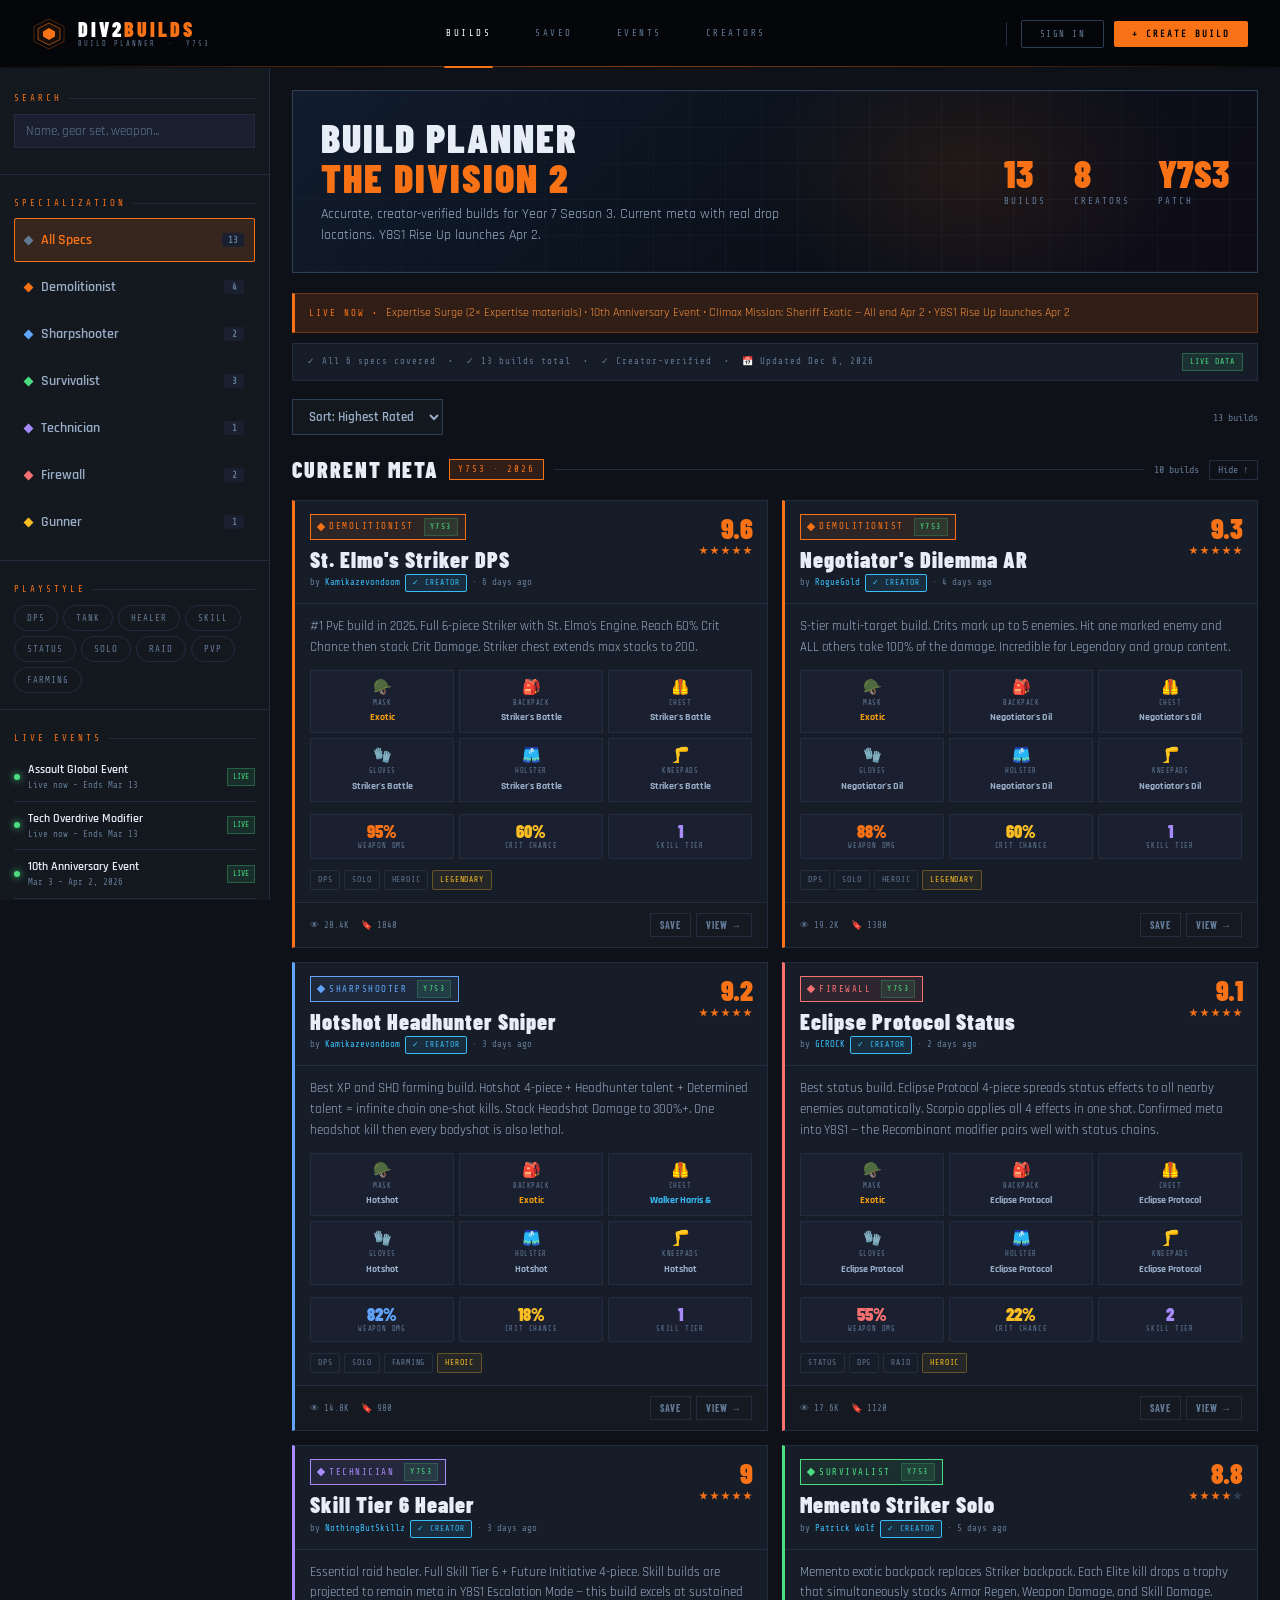
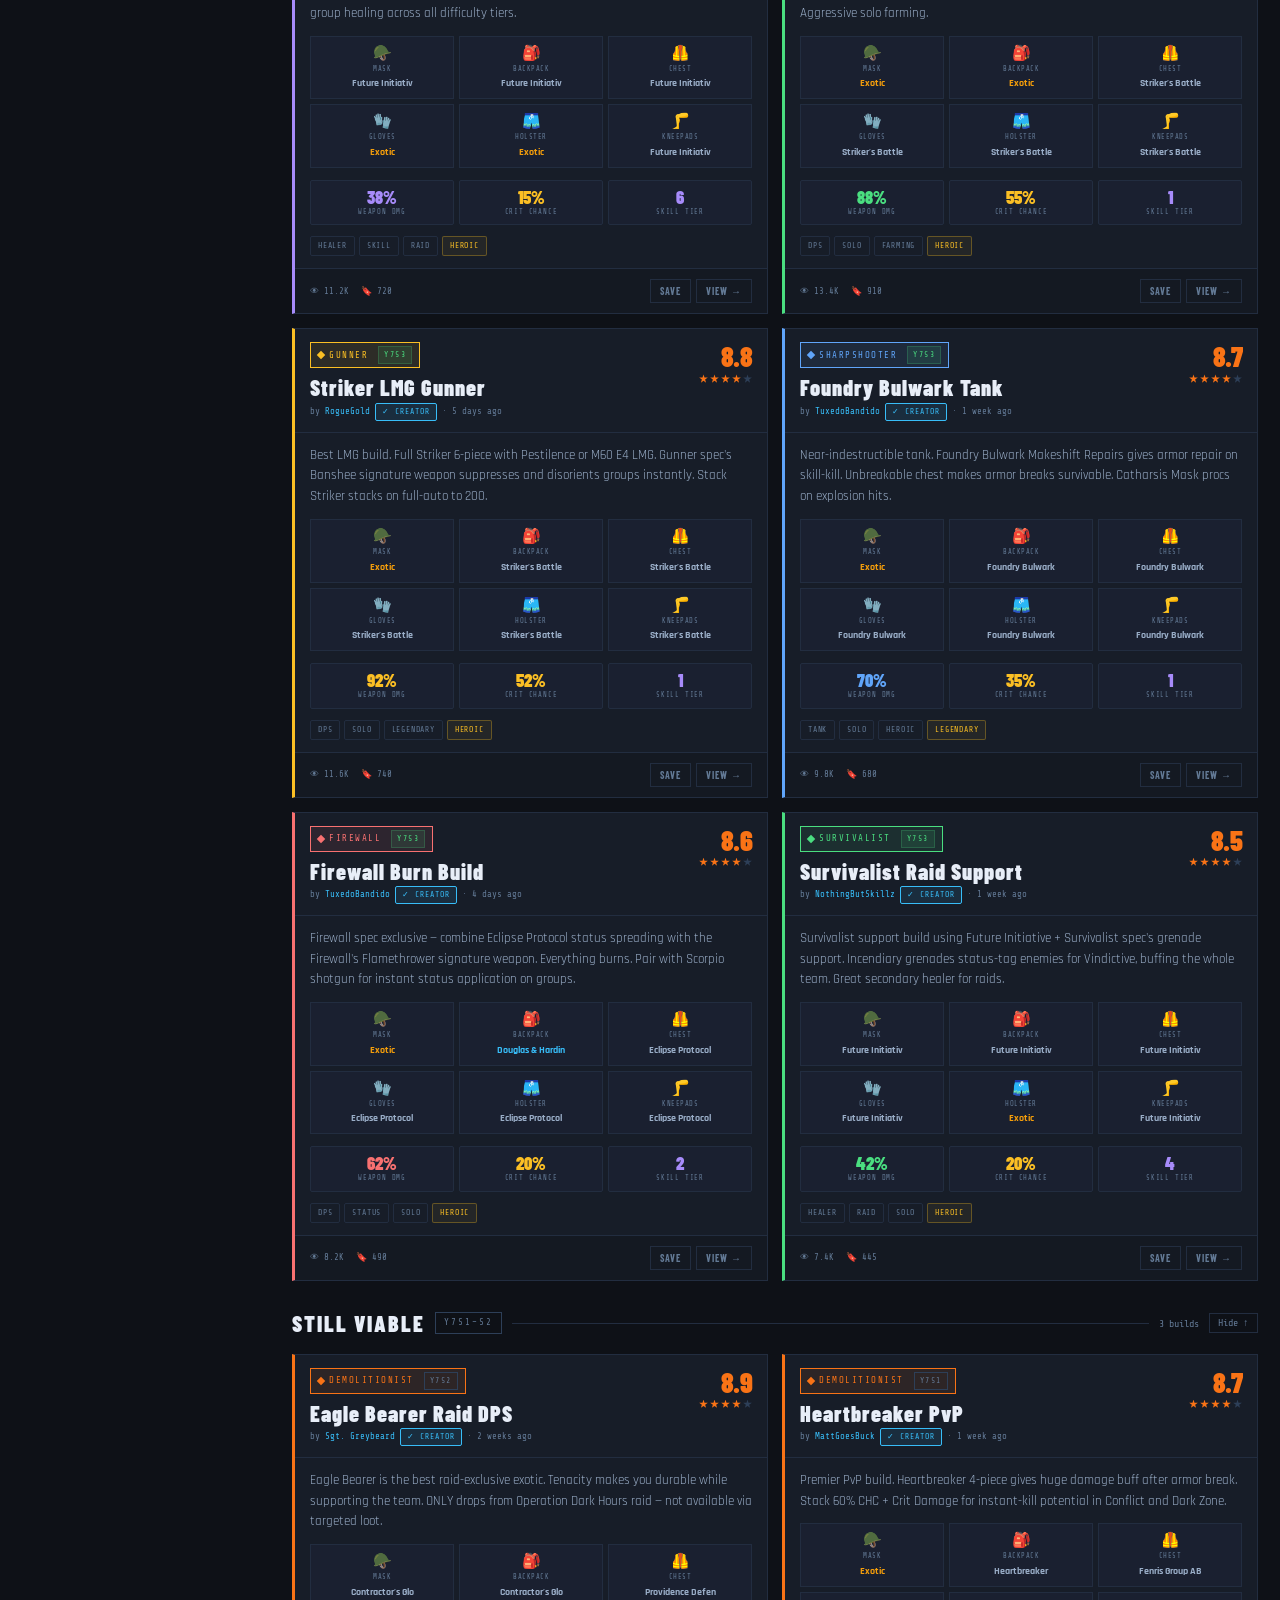
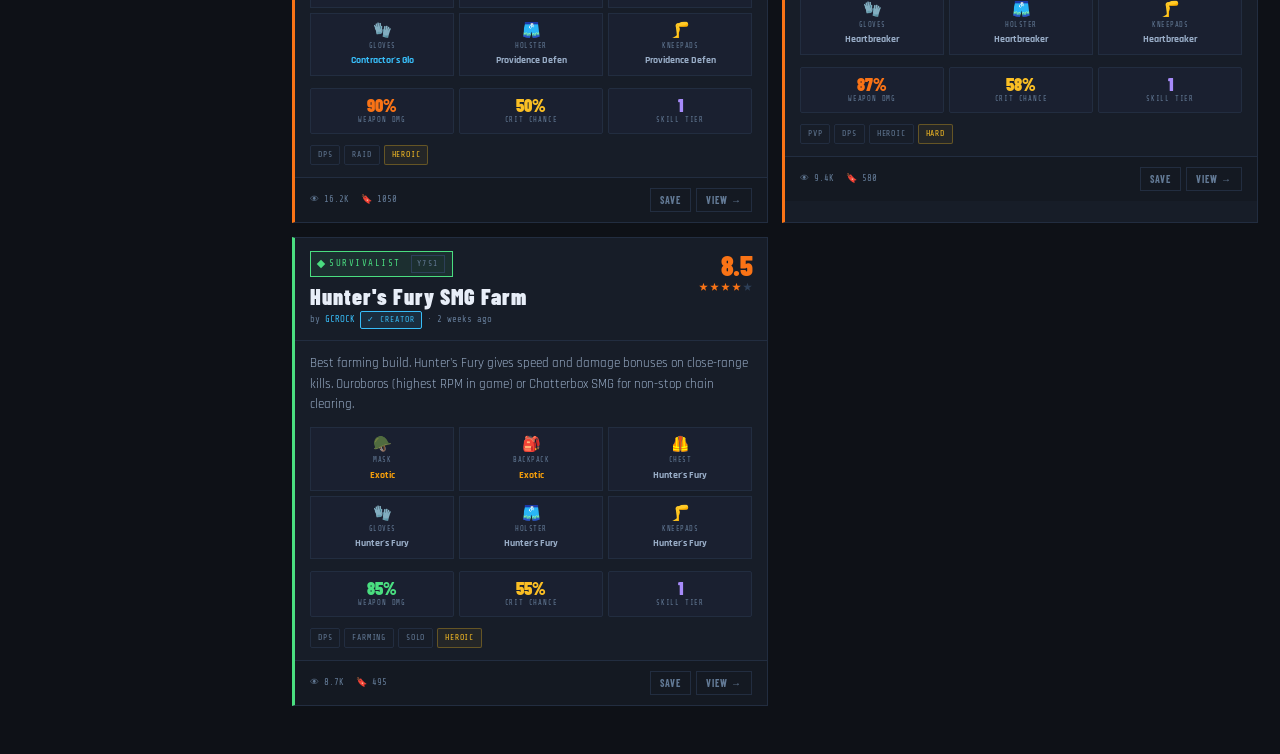
==== commit 77937cff: "Update events and build tips to reflect 2026-03-28 state - Live banner: replace stale Assault/Tech O" ====
--- a/division2-builds.html
+++ b/division2-builds.html
@@ -243,7 +243,7 @@
 .mob-nav-item svg{width:19px;height:19px;transition:stroke .2s}
 .mob-nav-lbl{font-family:'Share Tech Mono',monospace;font-size:7px;letter-spacing:1.5px;text-transform:uppercase;transition:color .2s}
 .mob-nav-create{display:none}
-.mob-fab{display:none;position:fixed;right:18px;bottom:76px;width:50px;height:50px;background:var(--orange);color:#000;border:none;border-radius:50%;cursor:pointer;z-index:300;align-items:center;justify-content:center;box-shadow:0 4px 20px rgba(249,115,22,.5);transition:transform .15s,box-shadow .2s;-webkit-tap-highlight-color:transparent}
+.mob-fab{display:none;position:fixed;right:18px;bottom:82px;width:46px;height:46px;background:var(--orange);color:#000;border:none;border-radius:50%;cursor:pointer;z-index:150;align-items:center;justify-content:center;box-shadow:0 4px 20px rgba(249,115,22,.5);transition:transform .15s,box-shadow .2s,opacity .3s;-webkit-tap-highlight-color:transparent}
 .mob-fab:active{transform:scale(.88);box-shadow:0 2px 10px rgba(249,115,22,.3)}
 .mob-fab svg{width:22px;height:22px;stroke:#000}
 /* MOBILE FILTER DRAWER */
@@ -360,11 +360,12 @@
   .modal-tab-content{display:none;padding:16px 14px 40px}
   .modal-tab-content.active{display:block}
   .mbody{padding:0;display:block}
-  .mh{padding:14px 16px}
+  .mh{padding:12px 14px 14px}
   .mtitle{font-size:22px}
   .msub{font-size:11px;margin-top:3px}
   .mspec{font-size:8px;padding:3px 8px;margin-bottom:8px;white-space:normal;word-break:break-word;max-width:100%}
-  .mh-left{padding:4px 0 6px;min-width:0;flex:1}
+  .mh-left{padding:4px 0 6px;min-width:0;flex:1;overflow:visible}
+  .mspec{max-width:calc(100vw - 100px)!important;white-space:normal!important;word-break:break-word!important;display:block!important}
   .mclose{display:none}
   .wdrop-box{padding:12px}
   .drop-row{font-size:13px;gap:8px}
@@ -655,7 +656,7 @@
   {id:1,season:"current",patch:"Y7S3",name:"St. Elmo's Striker DPS",spec:"demolitionist",specLabel:"Demolitionist",author:"Kamikazevondoom",creatorVerified:true,rating:9.6,stars:5,views:28400,saves:1840,tags:["DPS","Solo","Heroic","Legendary"],difficulty:"Legendary",updated:"6 days ago",
   summary:"#1 PvE build in 2026. Full 6-piece Striker with St. Elmo's Engine. Reach 60% Crit Chance then stack Crit Damage. Striker chest extends max stacks to 200.",
   description:"Striker 4-piece activates Striker's Gamble: +0.65% weapon damage per hit, up to 100 stacks. Backpack talent Risk Management raises this to +1% per stack. Chest talent Press the Advantage extends the cap to 200 stacks. St. Elmo's Engine synergises perfectly. Coyote's Mask provides group-wide crit buff. Goal: hit 60% Crit Chance cap, then go all-in on Crit Damage.",
-  tips:["Get to 60% Crit Chance first — after that every roll should be Crit Damage","Do NOT swap weapons while building stacks — stacks reset on weapon swap","Striker backpack (Risk Management) is mandatory — changes 0.65% to 1% per stack","Striker chest (Press the Advantage) pushes max stacks to 200","Assault Global Event is LIVE — increased weapon damage bonus right now"],
+  tips:["Get to 60% Crit Chance first — after that every roll should be Crit Damage","Do NOT swap weapons while building stacks — stacks reset on weapon swap","Striker backpack (Risk Management) is mandatory — changes 0.65% to 1% per stack","Striker chest (Press the Advantage) pushes max stacks to 200","Expertise Surge is LIVE until Apr 2 — max out Expertise on St. Elmo's Engine and Coyote's Mask before Y8S1 launches"],
   gear:[
     {type:"MASK",icon:"&#x1FA96;",name:"Coyote's Mask",brand:"Exotic",rarity:"exotic",talent:"Predator — group-wide crit buff after 4 different enemies hit",mods:["Weapon Dmg","Crit Chance","Crit Damage"]},
     {type:"BACKPACK",icon:"&#x1F392;",name:"Striker's Battlegear Backpack",brand:"Striker's Battlegear",rarity:"gear-set",talent:"Risk Management — 0.65% to 1% per Gamble stack",mods:["Weapon Dmg","Crit Damage"]},
@@ -713,9 +714,9 @@
   stats:{weaponDmg:88,armor:60,skillTier:1,critChance:60,critDmg:130,armorRegen:15}},
 
   {id:3,season:"current",patch:"Y7S3",name:"Eclipse Protocol Status",spec:"firewall",specLabel:"Firewall",author:"GCROCK",creatorVerified:true,rating:9.1,stars:5,views:17600,saves:1120,tags:["Status","DPS","Heroic","Raid"],difficulty:"Heroic",updated:"2 days ago",
-  summary:"Best status build. Eclipse Protocol 4-piece spreads status effects to all nearby enemies automatically. Scorpio applies all 4 effects in one shot. Tech Overdrive modifier is LIVE — perfect time to pair this with extra Skill Tiers.",
+  summary:"Best status build. Eclipse Protocol 4-piece spreads status effects to all nearby enemies automatically. Scorpio applies all 4 effects in one shot. Confirmed meta into Y8S1 — the Recombinant modifier pairs well with status chains.",
   description:"Eclipse Protocol 4-piece 'Spread': status effects auto-transfer to enemies within 8m of a status-affected target. Vile Mask adds poison DoT on all status-affected enemies. Scorpio exotic shotgun applies burn, bleed, blind, and shock in one shot — instantly triggering Spread on entire groups. Firewall spec adds fire damage bonus. Vindictive backpack talent boosts nearby ally damage +20% per status application.",
-  tips:["Shoot Scorpio into a group — one shot spreads all 4 status effects via Spread","Vile Mask stacks poison on every status-affected enemy — replace Coyote with it in this build","Vindictive gives allies +20% damage for 5s on each status — great in groups","Lead with Oxidizer Chem Launcher to strip enemy armor before main attack","Tech Overdrive is LIVE — +3 free Skill Tiers. Skills do massive bonus damage right now"],
+  tips:["Shoot Scorpio into a group — one shot spreads all 4 status effects via Spread","Vile Mask stacks poison on every status-affected enemy — replace Coyote with it in this build","Vindictive gives allies +20% damage for 5s on each status — great in groups","Lead with Oxidizer Chem Launcher to strip enemy armor before main attack","Y8S1 launches Apr 2 — Eclipse Protocol remains top-tier with the incoming Recombinant modifier and stackable modules"],
   gear:[
     {type:"MASK",icon:"&#x1FA96;",name:"Vile Mask",brand:"Exotic",rarity:"exotic",talent:"Vile — status-affected enemies take stacking poison damage",mods:["Status Effect","Hazard Protection","Armor"]},
     {type:"BACKPACK",icon:"&#x1F392;",name:"Eclipse Protocol Backpack",brand:"Eclipse Protocol",rarity:"gear-set",talent:"Vindictive — applying a status boosts ally damage by 20% for 5s",mods:["Status Effect","Hazard Protection"]},
@@ -743,9 +744,9 @@
   stats:{weaponDmg:55,armor:62,skillTier:2,critChance:22,critDmg:50,armorRegen:32}},
 
   {id:4,season:"current",patch:"Y7S3",name:"Skill Tier 6 Healer",spec:"technician",specLabel:"Technician",author:"NothingButSkillz",creatorVerified:true,rating:9.0,stars:5,views:11200,saves:720,tags:["Healer","Skill","Raid","Heroic"],difficulty:"Heroic",updated:"3 days ago",
-  summary:"Essential raid healer. Full Skill Tier 6 + Future Initiative 4-piece. Tech Overdrive modifier is LIVE — now is the perfect time to farm and try this build with free +3 Skill Tiers.",
-  description:"Future Initiative 4-piece Citadel talent converts kills into team-wide healing bursts. Restorer Hive at Skill Tier 6 provides maximum range and charges. BTSU Datagloves (exotic gloves) give +1 Skill Tier and share drone charges with allies. Waveform exotic holster provides additional skill bonuses. Technician spec gives a bonus +1 Skill Tier. Tech Overdrive global modifier is LIVE until Mar 13 — free +3 Skill Tiers for everyone.",
-  tips:["BTSU Datagloves = +1 Skill Tier AND share drone charges with allies","Waveform holster is best-in-slot for skill builds — do not replace it","Place Restorer Hive behind your team, not in the line of fire","Chem Launcher Heal shot on a downed ally's body can revive them","Tech Overdrive is LIVE until Mar 13 — +3 free Skill Tiers. Perfect farming window"],
+  summary:"Essential raid healer. Full Skill Tier 6 + Future Initiative 4-piece. Skill builds are projected to remain meta in Y8S1 Escalation Mode — this build excels at sustained group healing across all difficulty tiers.",
+  description:"Future Initiative 4-piece Citadel talent converts kills into team-wide healing bursts. Restorer Hive at Skill Tier 6 provides maximum range and charges. BTSU Datagloves (exotic gloves) give +1 Skill Tier and share drone charges with allies. Waveform exotic holster provides additional skill bonuses. Technician spec gives a bonus +1 Skill Tier. Y8S1 Escalation Mode launches Apr 2 — this build is well-suited for its rotating high-difficulty missions.",
+  tips:["BTSU Datagloves = +1 Skill Tier AND share drone charges with allies","Waveform holster is best-in-slot for skill builds — do not replace it","Place Restorer Hive behind your team, not in the line of fire","Chem Launcher Heal shot on a downed ally's body can revive them","Expertise Surge is LIVE until Apr 2 — max out Expertise on BTSU Datagloves and Waveform Holster before Y8S1 launches"],
   gear:[
     {type:"MASK",icon:"&#x1FA96;",name:"Future Initiative Mask",brand:"Future Initiative",rarity:"gear-set",talent:"—",mods:["Skill Haste","Skill Damage"]},
     {type:"BACKPACK",icon:"&#x1F392;",name:"Future Initiative Backpack",brand:"Future Initiative",rarity:"gear-set",talent:"Groundwork — healing out of cover also heals allies in cover nearby",mods:["Skill Tier","Skill Haste"]},
@@ -775,7 +776,7 @@
   {id:5,season:"current",patch:"Y7S3",name:"Memento Striker Solo",spec:"survivalist",specLabel:"Survivalist",author:"Patrick Wolf",creatorVerified:true,rating:8.8,stars:4,views:13400,saves:910,tags:["DPS","Solo","Heroic","Farming"],difficulty:"Heroic",updated:"5 days ago",
   summary:"Memento exotic backpack replaces Striker backpack. Each Elite kill drops a trophy that simultaneously stacks Armor Regen, Weapon Damage, and Skill Damage. Aggressive solo farming.",
   description:"Memento's Momento talent drops a trophy on every Elite NPC kill. Each trophy simultaneously buffs Armor Regen, Weapon Damage, AND Skill Damage. After 5 trophies you are dramatically stronger. Use 4-piece Striker (without the backpack — use Memento instead) for Striker's Gamble. Supplement with Coyote's Mask for crits. Note: without Striker backpack, you lose Risk Management — stacks cap at 100 and per-stack is 0.65% not 1%.",
-  tips:["Trophies drop from Elites ONLY — run Heroic Control Points or The Summit","Trophies last 60 seconds — stay aggressive and keep moving","If you die, you lose ALL trophies — use cover, don't get greedy","Assault Global Event is LIVE — increased weapon damage at close range right now","Memento means you skip Striker backpack — stacks cap at 100, but Memento makes up for it"],
+  tips:["Trophies drop from Elites ONLY — run Heroic Control Points or The Summit","Trophies last 60 seconds — stay aggressive and keep moving","If you die, you lose ALL trophies — use cover, don't get greedy","Expertise Surge is LIVE until Apr 2 — max out Expertise on Memento before Y8S1 launches","Memento means you skip Striker backpack — stacks cap at 100, but Memento makes up for it"],
   gear:[
     {type:"MASK",icon:"&#x1FA96;",name:"Coyote's Mask",brand:"Exotic",rarity:"exotic",talent:"Predator — group crit buff",mods:["Weapon Dmg","Crit Chance","Crit Damage"]},
     {type:"BACKPACK",icon:"&#x1F392;",name:"Memento",brand:"Exotic",rarity:"exotic",talent:"Momento — Elite kill = trophy. Stacks Armor Regen + Weapon Dmg + Skill Dmg",mods:["All stats scale with trophies"]},
@@ -1177,8 +1178,8 @@
   updateCounts(filtered);
   var cur=sorted.filter(function(b){return b.season==='current';});
   var prev=sorted.filter(function(b){return b.season==='previous';});
-  main.innerHTML='<div class="hero"><div class="hgrid"></div><div class="hglow"></div><div class="hero-text"><h1>Build Planner<br><span>The Division 2</span></h1><p>Accurate, creator-verified builds for Year 7 Season 3. Current meta with real drop locations.</p></div><div class="hstats"><div><div class="hs-num">'+BUILDS.length+'</div><div class="hs-lbl">Builds</div></div><div><div class="hs-num">8</div><div class="hs-lbl">Creators</div></div><div><div class="hs-num">Y7S3</div><div class="hs-lbl">Patch</div></div></div></div>'
-    +'<div style="background:var(--odim);border:1px solid rgba(249,115,22,.3);border-left:3px solid var(--orange);padding:10px 14px;margin-bottom:10px;font-size:12px;color:var(--orange2)"><span style="font-family:\'Share Tech Mono\',monospace;font-size:9px;letter-spacing:2px;color:var(--orange)">LIVE NOW &bull; </span> Assault Global Event &bull; Tech Overdrive (+3 Skill Tiers) &bull; 10th Anniversary &mdash; All active until Mar 13</div>'
+  main.innerHTML='<div class="hero"><div class="hgrid"></div><div class="hglow"></div><div class="hero-text"><h1>Build Planner<br><span>The Division 2</span></h1><p>Accurate, creator-verified builds for Year 7 Season 3. Current meta with real drop locations. Y8S1 Rise Up launches Apr 2.</p></div><div class="hstats"><div><div class="hs-num">'+BUILDS.length+'</div><div class="hs-lbl">Builds</div></div><div><div class="hs-num">8</div><div class="hs-lbl">Creators</div></div><div><div class="hs-num">Y7S3</div><div class="hs-lbl">Patch</div></div></div></div>'
+    +'<div style="background:var(--odim);border:1px solid rgba(249,115,22,.3);border-left:3px solid var(--orange);padding:10px 14px;margin-bottom:10px;font-size:12px;color:var(--orange2)"><span style="font-family:\'Share Tech Mono\',monospace;font-size:9px;letter-spacing:2px;color:var(--orange)">LIVE NOW &bull; </span> Expertise Surge (2&times; Expertise materials) &bull; 10th Anniversary Event &bull; Climax Mission: Sheriff Exotic &mdash; All end Apr 2 &bull; Y8S1 Rise Up launches Apr 2</div>'
     +'<div style="background:var(--panel);border:1px solid var(--border);padding:9px 14px;margin-bottom:18px;display:flex;align-items:center;justify-content:space-between;flex-wrap:wrap;gap:8px"><div style="font-family:\'Share Tech Mono\',monospace;font-size:9px;color:var(--text3);letter-spacing:1px">&#x2713; All 6 specs covered &nbsp;&bull;&nbsp; &#x2713; '+BUILDS.length+' builds total &nbsp;&bull;&nbsp; &#x2713; Creator-verified &nbsp;&bull;&nbsp; &#x1F4C5; Updated <span id="siteDate"></span></div><div style="font-family:\'Share Tech Mono\',monospace;font-size:8px;color:var(--green);letter-spacing:1px;border:1px solid rgba(74,222,128,.3);padding:2px 7px;background:var(--gdim)">LIVE DATA</div></div>'
     +'<div class="toolbar"><select class="sort-sel" id="mainSort" onchange="renderMain()"><option value="top">Sort: Highest Rated</option><option value="new">Sort: Newest</option><option value="views">Sort: Most Viewed</option><option value="name">Sort: A&ndash;Z</option></select><span class="rcount">'+filtered.length+' build'+(filtered.length!==1?'s':'')+'</span></div>'
     +(cur.length>0?'<div class="sg"><div class="sg-head"><div class="sg-title">Current Meta</div><span class="sg-badge cur">Y7S3 &middot; 2026</span><div class="sg-line"></div><span class="sg-cnt">'+cur.length+' builds</span><button class="sg-tog" id="tog-cur" onclick="toggleSeason(\'cur\')">'+(collapsed['cur']?'Show &darr;':'Hide &uarr;')+'</button></div><div class="sg-grid'+(collapsed['cur']?' collapsed':'')+'" id="sg-cur">'+cur.map(buildCard).join('')+'</div></div>':'')
@@ -1335,6 +1336,22 @@
   openOverlay('detailOverlay');
 }
 
+// Hide FAB while scrolling, show after pause
+(function(){
+  var fabTimer;
+  window.addEventListener('scroll', function(){
+    var fab = document.querySelector('.mob-fab');
+    if(!fab) return;
+    fab.style.opacity='0';
+    fab.style.pointerEvents='none';
+    clearTimeout(fabTimer);
+    fabTimer = setTimeout(function(){
+      fab.style.opacity='1';
+      fab.style.pointerEvents='';
+    }, 800);
+  }, {passive:true});
+})();
+
 function switchModalTab(idx,btn){
   document.querySelectorAll('.modal-tab').forEach(function(t){t.classList.remove('active');});
   document.querySelectorAll('.modal-tab-content').forEach(function(c){c.classList.remove('active');});
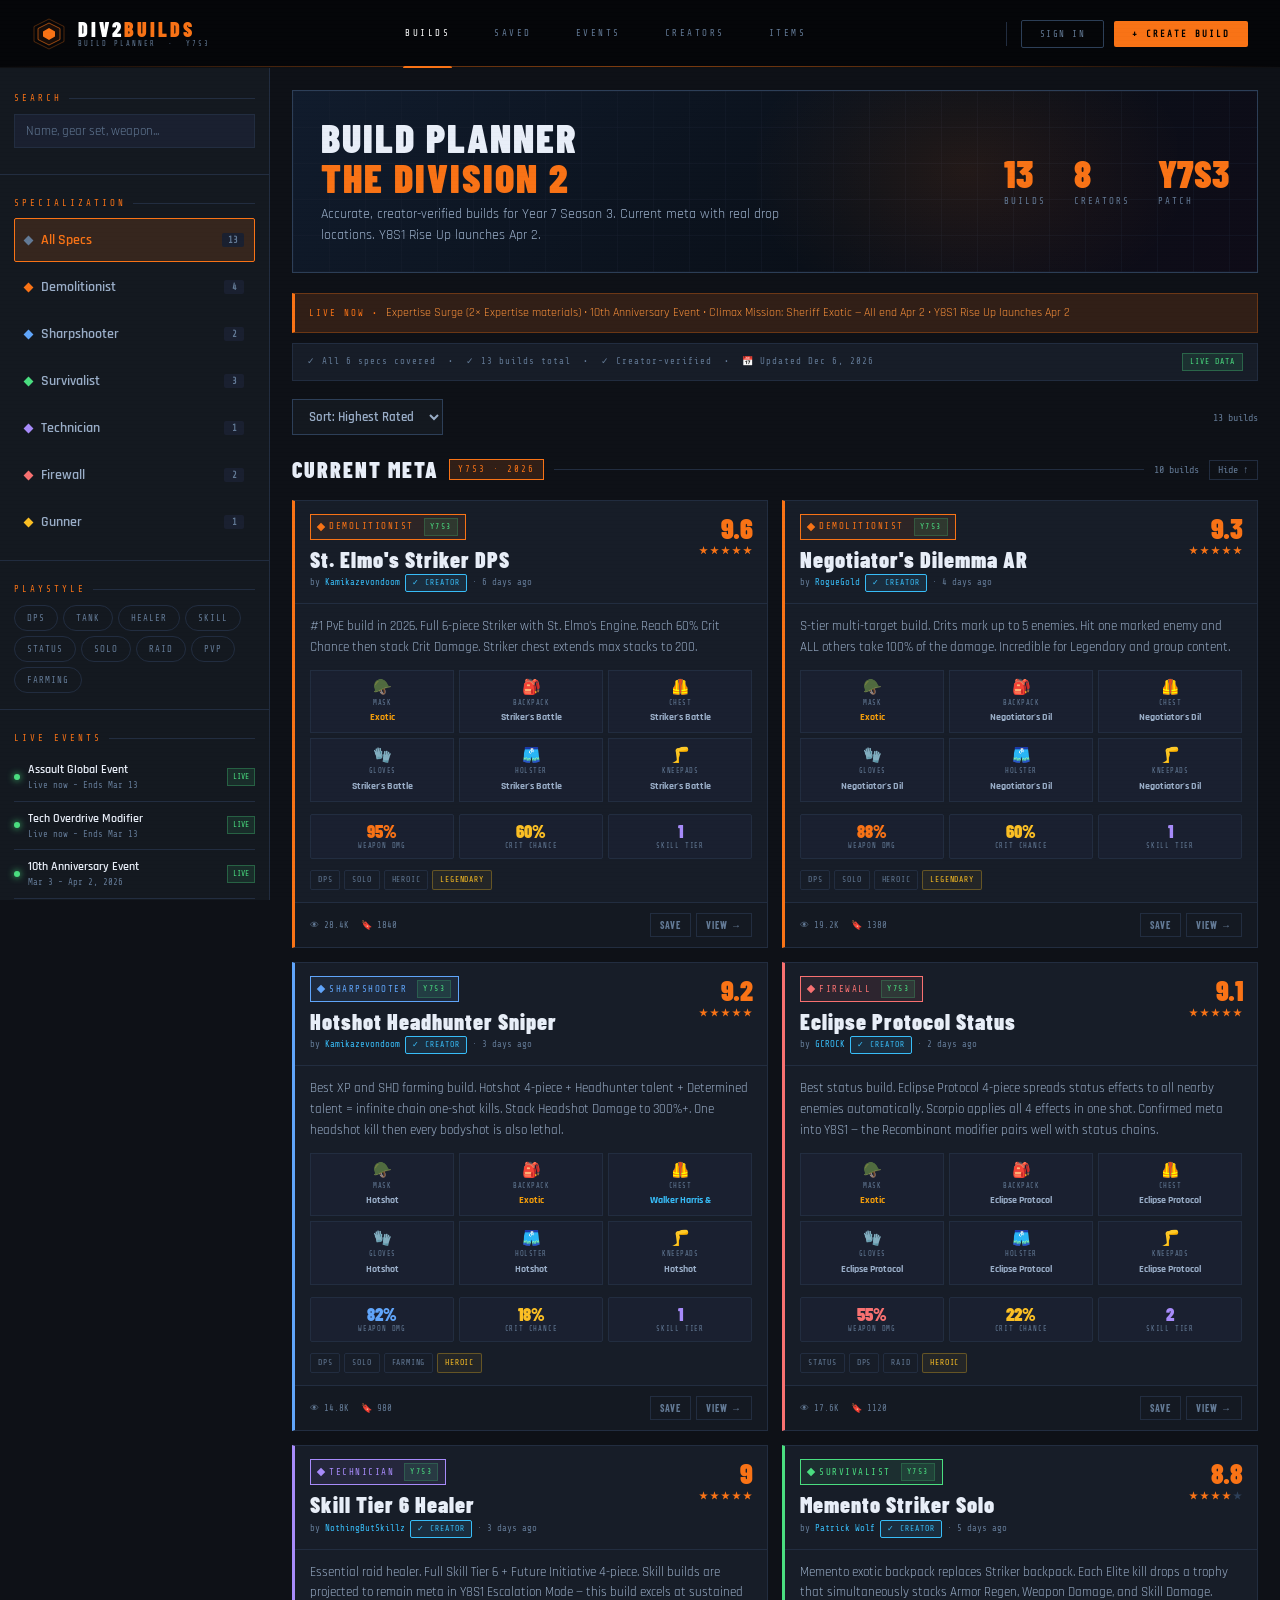
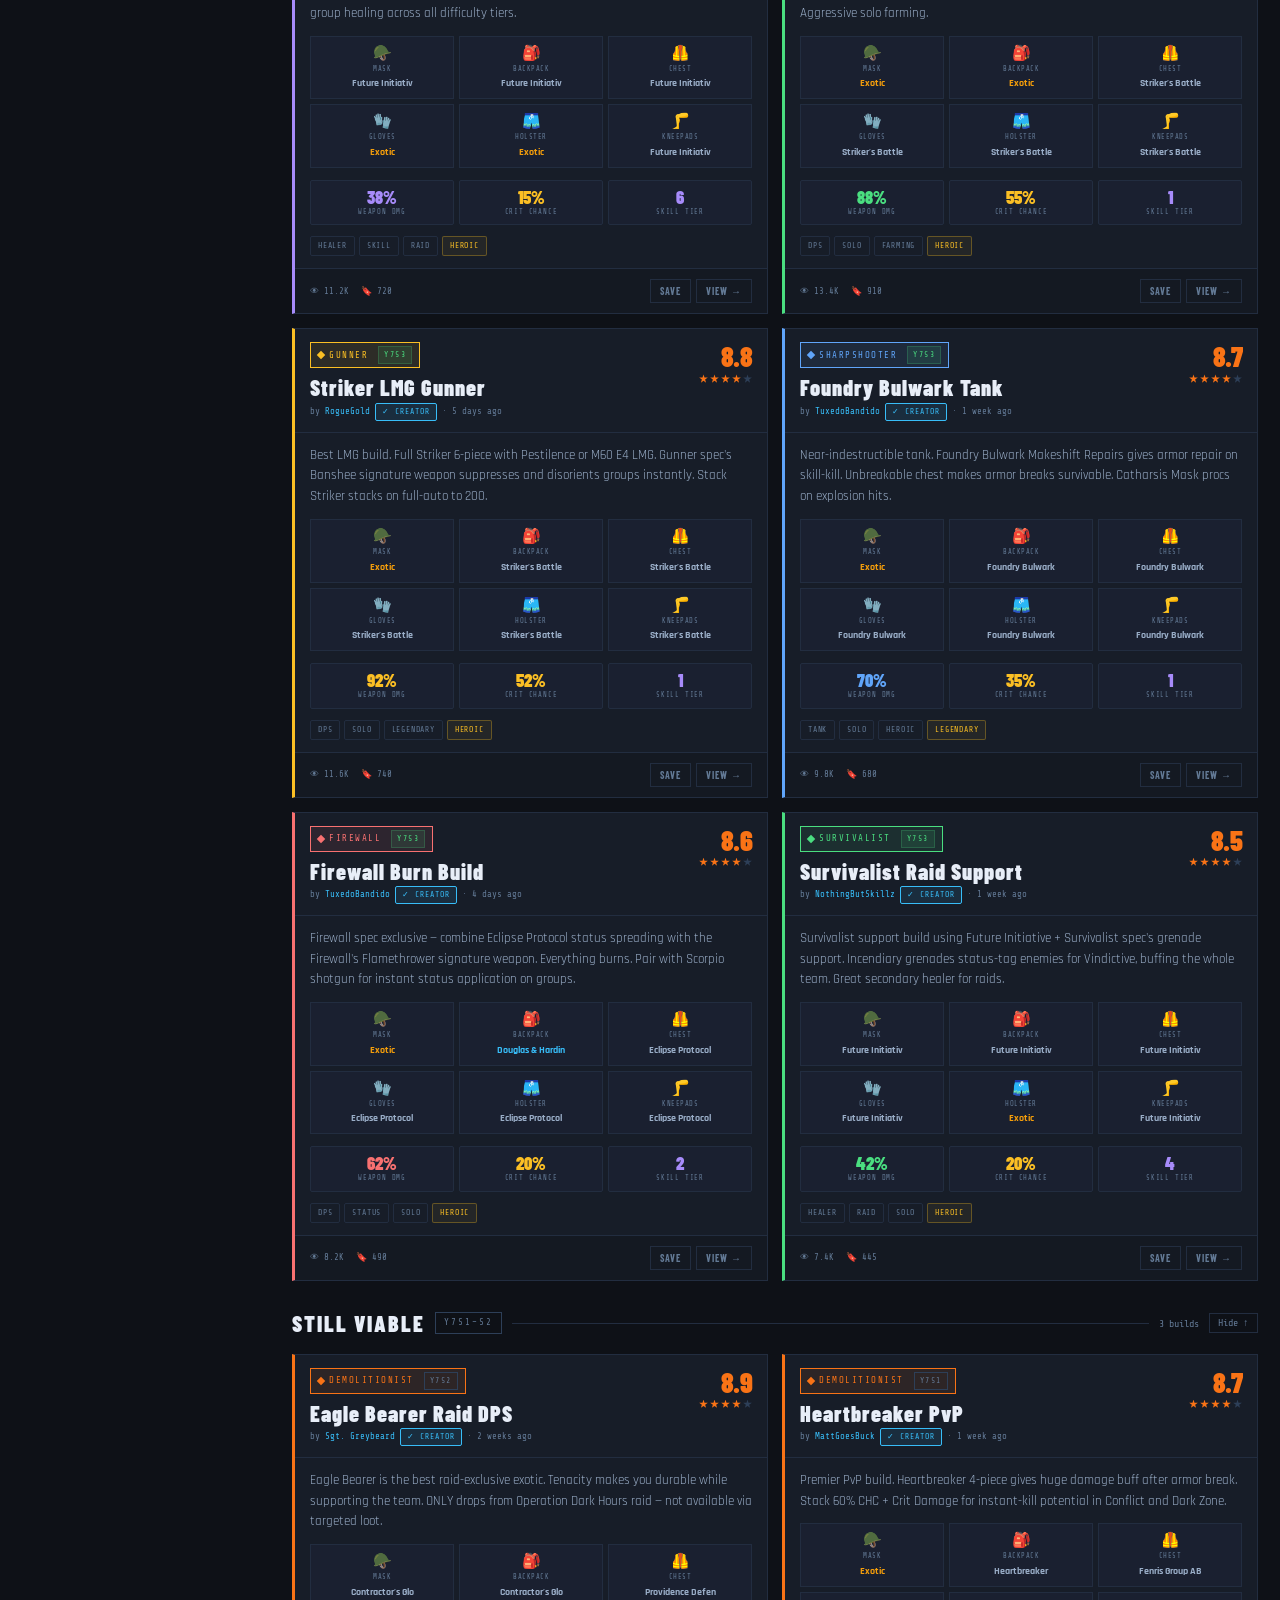
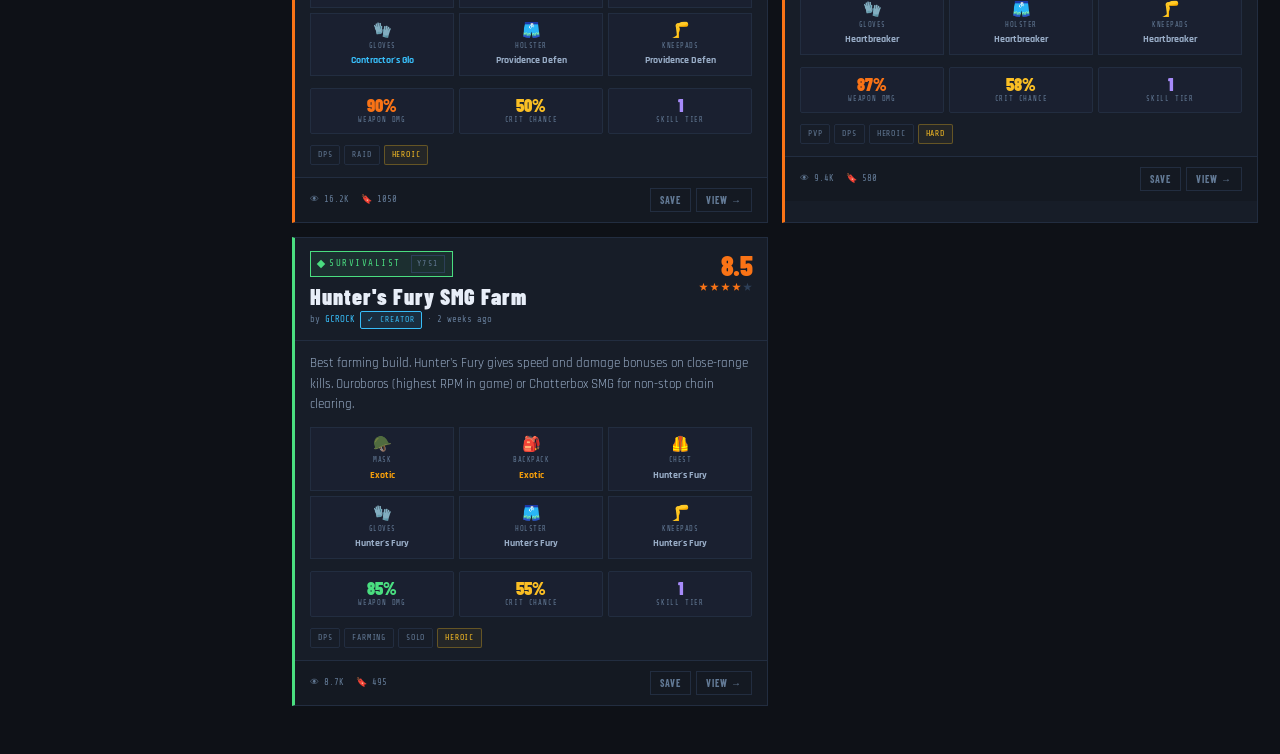
==== commit 1ca77d6b: "Add Items Explorer tab with Weapons, Gear Sets, Exotics, Talents, Skills sub-views Adds a full Items" ====
--- a/division2-builds.html
+++ b/division2-builds.html
@@ -229,6 +229,49 @@
 .cc-card:hover{border-color:var(--border2)}
 .cc-top{display:flex;align-items:center;gap:12px}
 .cc-av{width:38px;height:38px;background:var(--bdim);border:1px solid var(--blue);display:flex;align-items:center;justify-content:center;font-family:'Barlow Condensed',sans-serif;font-size:16px;font-weight:700;color:var(--blue);flex-shrink:0}
+/* ITEMS EXPLORER */
+.items-sub-nav{display:flex;gap:0;border-bottom:1px solid var(--border);margin-bottom:20px;flex-wrap:wrap}
+.items-sub-btn{font-family:'Share Tech Mono',monospace;font-size:9px;letter-spacing:2px;text-transform:uppercase;padding:10px 18px;cursor:pointer;border:none;background:transparent;color:var(--text3);border-bottom:2px solid transparent;transition:all .2s;margin-bottom:-1px}
+.items-sub-btn:hover{color:var(--text)}
+.items-sub-btn.active{color:var(--orange);border-bottom-color:var(--orange)}
+.item-fam-bar{display:flex;gap:5px;flex-wrap:wrap;margin-bottom:16px}
+.item-fam-btn{font-family:'Share Tech Mono',monospace;font-size:8px;letter-spacing:1.5px;text-transform:uppercase;padding:5px 12px;border:1px solid var(--border2);background:transparent;color:var(--text3);cursor:pointer;transition:all .15s}
+.item-fam-btn:hover{border-color:var(--orange);color:var(--orange)}
+.item-fam-btn.active{border-color:var(--orange);color:var(--orange);background:rgba(249,115,22,.08)}
+.items-search{width:100%;background:var(--bg3);border:1px solid var(--border2);color:var(--text);padding:9px 14px;font-family:'Rajdhani',sans-serif;font-size:14px;margin-bottom:16px;outline:none;transition:border-color .15s}
+.items-search:focus{border-color:var(--orange)}
+.items-grid{display:grid;grid-template-columns:repeat(auto-fill,minmax(300px,1fr));gap:10px}
+.item-card{background:var(--panel);border:1px solid var(--border);transition:border-color .2s;overflow:hidden}
+.item-card:hover{border-color:var(--border2)}
+.item-card-head{padding:10px 14px 8px;border-bottom:1px solid var(--border);display:flex;align-items:flex-start;justify-content:space-between;gap:8px}
+.item-card-name{font-family:'Barlow Condensed',sans-serif;font-size:16px;font-weight:700;letter-spacing:.5px;line-height:1.2}
+.item-card-body{padding:10px 14px}
+.item-card-row{display:flex;align-items:baseline;gap:6px;margin-bottom:5px;font-size:12px}
+.item-card-lbl{font-family:'Share Tech Mono',monospace;font-size:8px;letter-spacing:1.5px;text-transform:uppercase;color:var(--text3);flex-shrink:0;width:70px}
+.item-card-val{color:var(--text);font-family:'Rajdhani',sans-serif}
+.item-card-talent{padding:8px 14px 10px;border-top:1px solid var(--border);background:rgba(0,0,0,.2)}
+.item-card-talent-name{font-family:'Share Tech Mono',monospace;font-size:9px;letter-spacing:1px;text-transform:uppercase;margin-bottom:3px}
+.item-card-talent-desc{font-size:11px;color:var(--text2);line-height:1.5}
+.item-card-note{padding:6px 14px 10px;font-size:11px;color:var(--text3);font-style:italic;border-top:1px solid var(--border)}
+.rarity-exotic{color:var(--gold)}
+.rarity-named{color:var(--blue)}
+.rarity-gear-set{color:var(--orange)}
+.rarity-high-end{color:var(--text)}
+.rarity-badge{font-family:'Share Tech Mono',monospace;font-size:8px;letter-spacing:1.5px;text-transform:uppercase;padding:2px 6px;border:1px solid;white-space:nowrap}
+.rarity-badge.rarity-exotic{border-color:var(--gold);background:rgba(245,158,11,.1)}
+.rarity-badge.rarity-named{border-color:var(--blue);background:rgba(56,189,248,.1)}
+.rarity-badge.rarity-gear-set{border-color:var(--orange);background:rgba(249,115,22,.1)}
+.talent-badge{font-family:'Share Tech Mono',monospace;font-size:8px;letter-spacing:1px;text-transform:uppercase;padding:2px 6px;border:1px solid}
+.talent-badge.chest{color:var(--orange);border-color:rgba(249,115,22,.4);background:rgba(249,115,22,.08)}
+.talent-badge.backpack{color:var(--blue);border-color:rgba(56,189,248,.4);background:rgba(56,189,248,.08)}
+.talent-badge.weapon{color:var(--text2);border-color:var(--border2);background:rgba(0,0,0,.2)}
+.set-bonus-row{display:flex;gap:8px;margin-bottom:4px;font-size:12px}
+.set-bonus-lbl{font-family:'Share Tech Mono',monospace;font-size:8px;letter-spacing:1px;color:var(--green);flex-shrink:0;padding-top:2px}
+.set-bonus-val{color:var(--text2);font-family:'Rajdhani',sans-serif}
+.set-bonus-4pc{color:var(--text);font-family:'Rajdhani',sans-serif;font-size:12px;line-height:1.5}
+.skill-role-off{color:var(--red)}
+.skill-role-sup{color:var(--green)}
+.items-empty{text-align:center;padding:60px 20px;color:var(--text3);font-family:'Share Tech Mono',monospace;font-size:10px;letter-spacing:1px;text-transform:uppercase}
 .notif{position:fixed;bottom:24px;right:24px;background:var(--bg2);border:1px solid var(--border2);border-left:3px solid var(--orange);padding:12px 20px;font-family:'Barlow Condensed',sans-serif;font-size:13px;font-weight:700;letter-spacing:1.5px;text-transform:uppercase;color:var(--text);z-index:500;transform:translateY(20px);opacity:0;transition:all .25s cubic-bezier(.4,0,.2,1);pointer-events:none;box-shadow:0 8px 32px rgba(0,0,0,.5)}
 .notif.show{transform:translateY(0);opacity:1}
 /* MOBILE BOTTOM NAV */
@@ -438,6 +481,7 @@
     <li><a id="tab-saved" onclick="setTab('saved')">Saved</a></li>
     <li><a id="tab-events" onclick="setTab('events')">Events</a></li>
     <li><a id="tab-creators" onclick="setTab('creators')">Creators</a></li>
+    <li><a id="tab-items" onclick="setTab('items')">Items</a></li>
   </ul>
   <div class="nav-actions">
     <div class="nav-sep"></div>
@@ -485,6 +529,11 @@
       <div class="mob-nav-pip"></div>
       <svg viewBox="0 0 24 24" fill="none" stroke="currentColor" stroke-width="1.8"><path d="M17 21v-2a4 4 0 0 0-4-4H5a4 4 0 0 0-4 4v2"/><circle cx="9" cy="7" r="4"/><path d="M23 21v-2a4 4 0 0 0-3-3.87"/><path d="M16 3.13a4 4 0 0 1 0 7.75"/></svg>
       <span class="mob-nav-lbl">Creators</span>
+    </button>
+    <button class="mob-nav-item" id="mob-items" onclick="setTab('items')">
+      <div class="mob-nav-pip"></div>
+      <svg viewBox="0 0 24 24" fill="none" stroke="currentColor" stroke-width="1.8"><ellipse cx="12" cy="5" rx="9" ry="3"/><path d="M21 12c0 1.66-4.03 3-9 3S3 13.66 3 12"/><path d="M3 5v14c0 1.66 4.03 3 9 3s9-1.34 9-3V5"/></svg>
+      <span class="mob-nav-lbl">Items</span>
     </button>
   </div>
 </nav>
@@ -1118,10 +1167,15 @@
 
 function setTab(t){
   currentTab=t;
-  ['builds','saved','events','creators'].forEach(function(x){
+  window.scrollTo({top:0,behavior:'smooth'});
+  ['builds','saved','events','creators','items'].forEach(function(x){
     var el=document.getElementById('tab-'+x);
     if(el) el.classList.toggle('active',x===t);
+    var mel=document.getElementById('mob-'+x);
+    if(mel) mel.classList.toggle('active',x===t);
   });
+  var aside=document.querySelector('aside');
+  if(aside) aside.style.display=(t==='builds')?'':'none';
   renderMain();
 }
 function setSpec(s,el){
@@ -1172,6 +1226,7 @@
   if(currentTab==='saved'){renderSaved(main);return;}
   if(currentTab==='events'){renderEvents(main);return;}
   if(currentTab==='creators'){renderCreators(main);return;}
+  if(currentTab==='items'){renderItems(main);return;}
   var sortVal=document.getElementById('mainSort')?document.getElementById('mainSort').value:'top';
   var filtered=getFiltered();
   var sorted=sortBuilds(sortVal,filtered);
@@ -1402,6 +1457,255 @@
   document.querySelectorAll('.spec-opt').forEach(function(b){b.classList.remove('sel');});
 }
 
+// ── Items Explorer ──
+var itemDB = null;
+var currentItemsTab = 'weapons';
+var currentWeaponFamily = 'all';
+var itemsSearchQ = '';
+
+function loadItemDB(cb){
+  if(itemDB){ cb(itemDB); return; }
+  fetch('items.json')
+    .then(function(r){ return r.json(); })
+    .then(function(data){ itemDB = data; cb(data); })
+    .catch(function(){ cb(null); });
+}
+
+function renderItems(main){
+  main.innerHTML = '<div class="page-head"><div class="ph-grid"></div><div class="ph-content">'
+    + '<div class="ph-eyebrow">DATABASE</div>'
+    + '<h2 class="ph-title">Item Explorer</h2>'
+    + '<p class="ph-sub">Browse weapons, gear sets, exotics, talents, and skills. All data from items.json.</p>'
+    + '</div></div><div id="itemsRoot" style="padding:20px 0"><div style="font-family:\'Share Tech Mono\',monospace;font-size:9px;letter-spacing:2px;color:var(--text3);text-align:center;padding:30px">LOADING DATABASE…</div></div>';
+  loadItemDB(function(db){
+    var root = document.getElementById('itemsRoot');
+    if(!root) return;
+    if(!db){
+      root.innerHTML = '<div class="items-empty">Failed to load items.json — check the file exists and is valid JSON.</div>';
+      return;
+    }
+    root.innerHTML = '';
+    renderItemsView(db, root);
+  });
+}
+
+function renderItemsView(db, root){
+  var tabs = [
+    {key:'weapons', label:'Weapons'},
+    {key:'gearsets', label:'Gear Sets'},
+    {key:'exotics', label:'Exotics'},
+    {key:'talents', label:'Talents'},
+    {key:'skills', label:'Skills'}
+  ];
+  var subNav = '<div class="items-sub-nav">'
+    + tabs.map(function(t){
+        return '<button class="items-sub-btn'+(currentItemsTab===t.key?' active':'')+'" onclick="setItemsTab(\''+t.key+'\',this)">'+t.label+'</button>';
+      }).join('')
+    + '</div>';
+  var searchBar = '<input class="items-search" type="text" placeholder="Search items…" value="'+itemsSearchQ.replace(/"/g,'&quot;')+'" oninput="itemsSearchQ=this.value;renderItemsContent(itemDB,document.getElementById(\'itemsContent\'))">';
+  var contentDiv = '<div id="itemsContent"></div>';
+  root.innerHTML = subNav + searchBar + contentDiv;
+  renderItemsContent(db, document.getElementById('itemsContent'));
+}
+
+function setItemsTab(key, el){
+  currentItemsTab = key;
+  currentWeaponFamily = 'all';
+  document.querySelectorAll('.items-sub-btn').forEach(function(b){ b.classList.remove('active'); });
+  if(el) el.classList.add('active');
+  var cont = document.getElementById('itemsContent');
+  if(cont) renderItemsContent(itemDB, cont);
+}
+
+function renderItemsContent(db, cont){
+  if(!cont || !db) return;
+  var q = itemsSearchQ.toLowerCase().trim();
+  if(currentItemsTab==='weapons') renderWeaponsTab(cont, db, q);
+  else if(currentItemsTab==='gearsets') renderGearSetsTab(cont, db, q);
+  else if(currentItemsTab==='exotics') renderExoticsTab(cont, db, q);
+  else if(currentItemsTab==='talents') renderTalentsTab(cont, db, q);
+  else if(currentItemsTab==='skills') renderSkillsTab(cont, db, q);
+}
+
+function weaponFamilyLabel(f){
+  var m = {ar:'Assault Rifle',lmg:'LMG',smg:'SMG',mmr:'Marksman Rifle',shotgun:'Shotgun',rifle:'Rifle',pistol:'Pistol'};
+  return m[f]||f.toUpperCase();
+}
+function rarityClass(r){ return 'rarity-'+(r||'high-end').replace(/\s+/g,'-'); }
+function rarityLabel(r){ var m={'high-end':'High-End','named':'Named','gear-set':'Gear Set','exotic':'Exotic'}; return m[r]||r||''; }
+function capitalize(s){ return s?s.charAt(0).toUpperCase()+s.slice(1):s; }
+
+function renderWeaponsTab(cont, db, q){
+  var families = ['all','ar','lmg','smg','mmr','shotgun','rifle','pistol'];
+  var famBar = '<div class="item-fam-bar">'
+    + families.map(function(f){
+        var lbl = f==='all'?'All':weaponFamilyLabel(f);
+        return '<button class="item-fam-btn'+(currentWeaponFamily===f?' active':'')+'" onclick="currentWeaponFamily=\''+f+'\';document.querySelectorAll(\'.item-fam-btn\').forEach(function(b){b.classList.remove(\'active\');});this.classList.add(\'active\');renderItemsContent(itemDB,document.getElementById(\'itemsContent\'))">'+lbl+'</button>';
+      }).join('')
+    + '</div>';
+  var weapons = (db.weapons||[]).filter(function(w){
+    if(currentWeaponFamily!=='all' && w.family!==currentWeaponFamily) return false;
+    if(q) return (w.name+' '+(w.family||'')+' '+(w.rarity||'')).toLowerCase().includes(q);
+    return true;
+  });
+  if(!weapons.length){
+    cont.innerHTML = famBar + '<div class="items-empty">No weapons match.</div>';
+    return;
+  }
+  var talentMap = {};
+  (db.weaponTalents||[]).forEach(function(t){ talentMap[t.id]=t; });
+  var cards = weapons.map(function(w){
+    var rc = rarityClass(w.rarity);
+    var rl = rarityLabel(w.rarity);
+    var talent = talentMap[w.talentId];
+    return '<div class="item-card">'
+      + '<div class="item-card-head">'
+        + '<div>'
+          + '<div class="item-card-name '+rc+'">'+w.name+'</div>'
+          + '<div style="font-family:\'Share Tech Mono\',monospace;font-size:8px;letter-spacing:1.5px;color:var(--text3);text-transform:uppercase;margin-top:3px">'+weaponFamilyLabel(w.family||'')+'</div>'
+        + '</div>'
+        + (rl?'<span class="rarity-badge '+rc+'">'+rl+'</span>':'')
+      + '</div>'
+      + '<div class="item-card-body">'
+        + '<div class="item-card-row"><span class="item-card-lbl">Core 1</span><span class="item-card-val">'+( w.core1||'—')+'</span></div>'
+        + '<div class="item-card-row"><span class="item-card-lbl">Core 2</span><span class="item-card-val">'+( w.core2||'—')+'</span></div>'
+        + (w.attr3Options && w.attr3Options.length ? '<div class="item-card-row"><span class="item-card-lbl">Attr 3</span><span class="item-card-val">'+w.attr3Options.join(' / ')+'</span></div>' : '')
+        + (w.modSlots && w.modSlots.length ? '<div class="item-card-row"><span class="item-card-lbl">Mods</span><span class="item-card-val">'+w.modSlots.join(', ')+'</span></div>' : '')
+        + (w.primaryDrop ? '<div class="item-card-row"><span class="item-card-lbl">Drop</span><span class="item-card-val" style="color:var(--text3)">'+w.primaryDrop+'</span></div>' : '')
+      + '</div>'
+      + (talent ? '<div class="item-card-talent">'
+          + '<div class="item-card-talent-name" style="color:var(--orange)">'+talent.name+'</div>'
+          + '<div class="item-card-talent-desc">'+talent.description+'</div>'
+        + '</div>' : '')
+      + (w.shortNote ? '<div class="item-card-note">'+w.shortNote+'</div>' : '')
+    + '</div>';
+  }).join('');
+  cont.innerHTML = famBar + '<div class="items-grid">'+cards+'</div>';
+}
+
+function renderGearSetsTab(cont, db, q){
+  var sets = (db.gearSets||[]).filter(function(s){
+    if(!q) return true;
+    return (s.name+' '+(s.identity||'')+' '+(s.playstyle||'')).toLowerCase().includes(q);
+  });
+  if(!sets.length){ cont.innerHTML='<div class="items-empty">No gear sets match.</div>'; return; }
+  var chestMap = {}, bpMap = {};
+  (db.chestTalents||[]).forEach(function(t){ chestMap[t.id]=t; });
+  (db.backpackTalents||[]).forEach(function(t){ bpMap[t.id]=t; });
+  var cards = sets.map(function(s){
+    var ct = chestMap[s.chestTalentId];
+    var bt = bpMap[s.backpackTalentId];
+    return '<div class="item-card">'
+      + '<div class="item-card-head">'
+        + '<div>'
+          + '<div class="item-card-name rarity-gear-set">'+s.name+'</div>'
+          + (s.identity?'<div style="font-size:11px;color:var(--text3);margin-top:3px">'+s.identity+'</div>':'')
+        + '</div>'
+        + (s.playstyle?'<span class="talent-badge weapon" style="text-transform:uppercase">'+s.playstyle+'</span>':'')
+      + '</div>'
+      + '<div class="item-card-body">'
+        + (s.bonus2pc?'<div class="set-bonus-row"><span class="set-bonus-lbl">2 PC</span><span class="set-bonus-val">'+s.bonus2pc+'</span></div>':'')
+        + (s.bonus3pc?'<div class="set-bonus-row"><span class="set-bonus-lbl">3 PC</span><span class="set-bonus-val">'+s.bonus3pc+'</span></div>':'')
+        + (s.bonus4pc?'<div class="set-bonus-row"><span class="set-bonus-lbl">4 PC</span><span class="set-bonus-4pc">'+s.bonus4pc+'</span></div>':'')
+      + '</div>'
+      + ((ct||bt)?'<div class="item-card-talent">'
+          + (ct?'<div style="margin-bottom:'+(bt?'8px':'0')+'"><div class="item-card-talent-name"><span class="talent-badge chest">CHEST</span> <span style="color:var(--orange)">'+ct.name+'</span></div><div class="item-card-talent-desc">'+ct.description+'</div></div>':'')
+          + (bt?'<div><div class="item-card-talent-name"><span class="talent-badge backpack">BACKPACK</span> <span style="color:var(--blue)">'+bt.name+'</span></div><div class="item-card-talent-desc">'+bt.description+'</div></div>':'')
+        + '</div>':'')
+    + '</div>';
+  }).join('');
+  cont.innerHTML = '<div class="items-grid">'+cards+'</div>';
+}
+
+function renderExoticsTab(cont, db, q){
+  var exotics = (db.exotics||[]).filter(function(e){
+    if(!q) return true;
+    return (e.name+' '+(e.slot||'')+' '+(e.uniqueEffect||'')).toLowerCase().includes(q);
+  });
+  if(!exotics.length){ cont.innerHTML='<div class="items-empty">No exotics match.</div>'; return; }
+  var cards = exotics.map(function(e){
+    return '<div class="item-card">'
+      + '<div class="item-card-head">'
+        + '<div>'
+          + '<div class="item-card-name rarity-exotic">'+e.name+'</div>'
+          + '<div style="font-family:\'Share Tech Mono\',monospace;font-size:8px;letter-spacing:1.5px;color:var(--text3);text-transform:uppercase;margin-top:3px">'+(e.slot||'')+'</div>'
+        + '</div>'
+        + '<span class="rarity-badge rarity-exotic">Exotic</span>'
+      + '</div>'
+      + '<div class="item-card-body">'
+        + (e.uniqueEffect?'<div style="font-size:12px;color:var(--text2);line-height:1.5;margin-bottom:8px">'+e.uniqueEffect+'</div>':'')
+        + (e.primaryAcquisition?'<div class="item-card-row"><span class="item-card-lbl">Drop</span><span class="item-card-val" style="color:var(--text3)">'+e.primaryAcquisition+'</span></div>':'')
+        + (e.playstyle && e.playstyle.length?'<div class="item-card-row"><span class="item-card-lbl">Builds</span><span class="item-card-val">'+e.playstyle.map(capitalize).join(', ')+'</span></div>':'')
+      + '</div>'
+    + '</div>';
+  }).join('');
+  cont.innerHTML = '<div class="items-grid">'+cards+'</div>';
+}
+
+function renderTalentsTab(cont, db, q){
+  var allTalents = []
+    .concat((db.weaponTalents||[]).map(function(t){ return Object.assign({},t,{_cat:'weapon'}); }))
+    .concat((db.chestTalents||[]).map(function(t){ return Object.assign({},t,{_cat:'chest'}); }))
+    .concat((db.backpackTalents||[]).map(function(t){ return Object.assign({},t,{_cat:'backpack'}); }));
+  if(q) allTalents = allTalents.filter(function(t){ return (t.name+' '+t.description).toLowerCase().includes(q); });
+  if(!allTalents.length){ cont.innerHTML='<div class="items-empty">No talents match.</div>'; return; }
+  var groups = {weapon:[], chest:[], backpack:[]};
+  allTalents.forEach(function(t){ if(groups[t._cat]) groups[t._cat].push(t); });
+  var html = '';
+  [{key:'weapon',label:'Weapon Talents'},{key:'chest',label:'Chest Talents'},{key:'backpack',label:'Backpack Talents'}].forEach(function(g){
+    var list = groups[g.key];
+    if(!list.length) return;
+    html += '<div style="margin-bottom:24px">'
+      + '<div style="font-family:\'Share Tech Mono\',monospace;font-size:9px;letter-spacing:2px;text-transform:uppercase;color:var(--text3);margin-bottom:10px;padding-bottom:6px;border-bottom:1px solid var(--border)">'+g.label+' <span style="color:var(--orange)">'+list.length+'</span></div>'
+      + '<div class="items-grid">'
+      + list.map(function(t){
+          var gearSetLabel = '';
+          if(t.gearSetId){
+            var setName = t.gearSetId.replace('set-','').replace(/-/g,' ');
+            gearSetLabel = '<span style="font-size:10px;color:var(--orange);font-family:\'Share Tech Mono\',monospace;letter-spacing:1px">'+setName.toUpperCase()+'</span>';
+          }
+          if(t.lockedToWeaponId){
+            var wname = t.lockedToWeaponId.replace(/^[a-z]+-/,'').replace(/-/g,' ');
+            gearSetLabel = '<span style="font-size:10px;color:var(--gold);font-family:\'Share Tech Mono\',monospace;letter-spacing:1px">LOCKED: '+wname.toUpperCase()+'</span>';
+          }
+          return '<div class="item-card">'
+            + '<div class="item-card-head">'
+              + '<div>'
+                + '<div class="item-card-name" style="font-size:14px">'+t.name+'</div>'
+                + (gearSetLabel?'<div style="margin-top:3px">'+gearSetLabel+'</div>':'')
+              + '</div>'
+              + '<span class="talent-badge '+g.key+'">'+g.key+'</span>'
+            + '</div>'
+            + '<div class="item-card-body"><div style="font-size:12px;color:var(--text2);line-height:1.6">'+t.description+'</div></div>'
+          + '</div>';
+        }).join('')
+      + '</div></div>';
+  });
+  cont.innerHTML = html;
+}
+
+function renderSkillsTab(cont, db, q){
+  var skills = (db.skills||[]).filter(function(s){
+    if(!q) return true;
+    return (s.name+' '+(s.description||'')+' '+(s.role||'')).toLowerCase().includes(q);
+  });
+  if(!skills.length){ cont.innerHTML='<div class="items-empty">No skills match.</div>'; return; }
+  var cards = skills.map(function(s){
+    var roleColor = s.role==='offense'?'var(--red)':s.role==='support'?'var(--green)':'var(--blue)';
+    return '<div class="item-card">'
+      + '<div class="item-card-head">'
+        + '<div>'
+          + '<div class="item-card-name">'+s.name+'</div>'
+          + (s.parentSkill?'<div style="font-family:\'Share Tech Mono\',monospace;font-size:8px;letter-spacing:1.5px;color:var(--text3);text-transform:uppercase;margin-top:3px">'+s.parentSkill+'</div>':'')
+        + '</div>'
+        + (s.role?'<span style="font-family:\'Share Tech Mono\',monospace;font-size:8px;letter-spacing:1px;text-transform:uppercase;padding:2px 7px;border:1px solid '+roleColor+';color:'+roleColor+';background:rgba(0,0,0,.2)">'+s.role+'</span>':'')
+      + '</div>'
+      + '<div class="item-card-body"><div style="font-size:12px;color:var(--text2);line-height:1.6">'+s.description+'</div></div>'
+    + '</div>';
+  }).join('');
+  cont.innerHTML = '<div class="items-grid">'+cards+'</div>';
+}
+
 renderEvWidget();
 renderMain();
 
@@ -1424,7 +1728,7 @@
 var origSetTab=setTab;
 setTab=function(t){
   origSetTab(t);
-  ['builds','saved','events','creators'].forEach(function(x){
+  ['builds','saved','events','creators','items'].forEach(function(x){
     var el=document.getElementById('mob-'+x);
     if(el) el.classList.toggle('active',x===t);
   });
